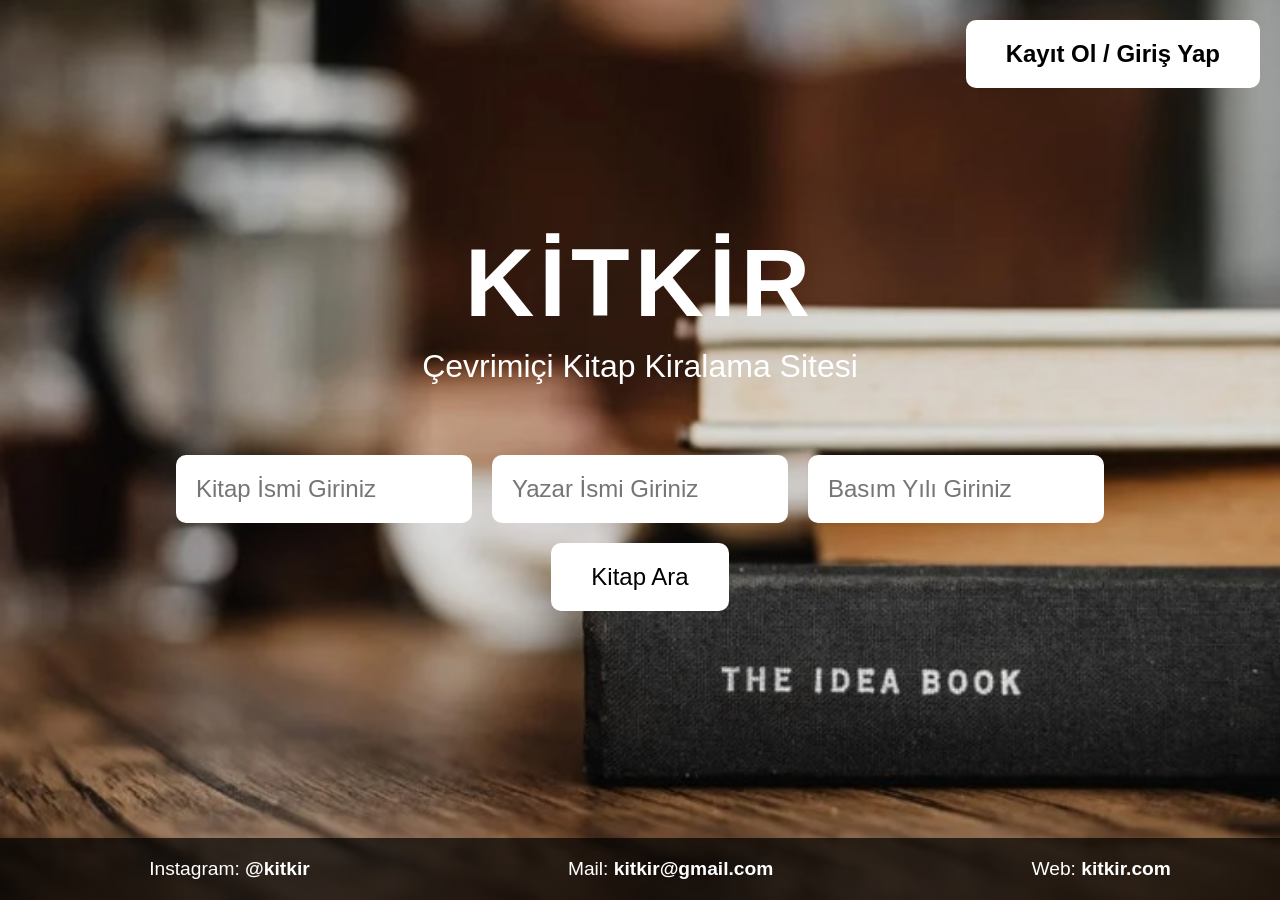
==== index.html @ c9b787ca "adding book rental site files" ====
<!DOCTYPE html>
<html lang="tr">
<head>
    <meta charset="UTF-8">
    <meta name="viewport" content="width=device-width, initial-scale=1.0">
    <title>Kitkir - Kitap Kiralama</title>
    <style>
        /* Sayfa arkaplanı ve genel tasarım */
        body {
            font-family: Arial, sans-serif;
            margin: 0;
            padding: 0;
            height: 100vh;
            width: 100%;
            background: url('arkaplan.jpg') no-repeat center center fixed;
            background-size: cover;
            color: white;
            display: flex;
            flex-direction: column;
            justify-content: space-between;
        }

        .container {
            width: 100%;
            height: 100%;
            display: flex;
            flex-direction: column;
            justify-content: center;
            align-items: center;
        }

        /* Başlık kısmı */
        .header {
            width: 100%;
            text-align: center;
            margin-bottom: 50px;
        }

        .header h1 {
            font-size: 6em; /* Daha büyük başlık */
            margin: 0;
            text-transform: uppercase;
            font-weight: bold;
            letter-spacing: 5px;
        }

        .header p {
            font-size: 2em;
            margin: 10px 0 0;
        }

        /* Giriş ve arama kutuları */
        .input-group {
            display: flex;
            flex-wrap: wrap;
            justify-content: center;
            align-items: center;
            gap: 20px;
            margin-top: 20px;
            width: 80%;
        }

        .input-group input {
            width: 25%; /* Eşit büyüklükte kutular */
            padding: 20px;
            font-size: 1.5em;
            border: none;
            border-radius: 10px;
        }

        .btn {
            background-color: white;
            color: black;
            padding: 20px 40px;
            font-size: 1.5em;
            border: none;
            border-radius: 10px;
            cursor: pointer;
        }

        .btn:hover {
            background-color: #f0f0f0;
        }

        /* Giriş yap/kayıt ol düğmesi */
        .login-btn {
            position: absolute;
            top: 20px;
            right: 20px;
            background-color: white;
            color: black;
            text-decoration: none;
            font-weight: bold;
            padding: 20px 40px;
            border-radius: 10px;
            font-size: 1.5em;
        }

        .login-btn:hover {
            background-color: #f0f0f0;
        }

        /* Alt bilgi kısmı */
        .footer {
            text-align: center;
            font-size: 1.5em;
            padding: 20px;
            background-color: rgba(0, 0, 0, 0.7);
            width: 100%;
        }

        .footer .info {
            display: flex;
            justify-content: space-around;
            align-items: center;
        }

        .footer a {
            color: white;
            text-decoration: none;
            font-weight: bold;
            font-size: 1em; /* Daha küçük bağlantı yazıları */
        }

        .footer span {
            font-size: 0.8em; /* Daha küçük alt bilgi yazıları */
        }
    </style>
</head>
<body>
    <!-- Header Bölümü -->
    <div class="container">
        <div class="header">
            <h1>Kitkir</h1>
            <p>Çevrimiçi Kitap Kiralama Sitesi</p>
        </div>

        <!-- Arama Alanı -->
        <div class="input-group">
            <input type="text" id="bookName" placeholder="Kitap İsmi Giriniz">
            <input type="text" id="authorName" placeholder="Yazar İsmi Giriniz">
            <input type="number" id="publicationYear" placeholder="Basım Yılı Giriniz">
            <button class="btn" id="searchBookBtn">Kitap Ara</button>
        </div>
    </div>

    <!-- Kayıt Ol / Giriş Yap Butonu -->
    <a href="giris.html" class="login-btn">Kayıt Ol / Giriş Yap</a>

    <!-- Alt Bilgi -->
    <div class="footer">
        <div class="info">
            <span>Instagram: <a href="https://instagram.com/kitkir" target="_blank">@kitkir</a></span>
            <span>Mail: <a href="mailto:kitkir@gmail.com">kitkir@gmail.com</a></span>
            <span>Web: <a href="https://kitkir.com" target="_blank">kitkir.com</a></span>
        </div>
    </div>

    <script>
        // "Kitap Ara" düğmesi için fonksiyon
        document.getElementById('searchBookBtn').addEventListener('click', function() {
            const bookName = document.getElementById('bookName').value;
            const authorName = document.getElementById('authorName').value;
            const publicationYear = document.getElementById('publicationYear').value;

            if (bookName && authorName && publicationYear) {
                // Rastgele bir uygunluk durumu
                const isAvailable = Math.random() > 0.5;
                if (isAvailable) {
                    alert(`${bookName} kitabı kiralanabilir durumda.`);
                } else {
                    alert(`${bookName} kitabı şu an uygun değil.`);
                }
            } else {
                alert('Lütfen tüm alanları doldurun!');
            }
        });
    </script>
</body>
</html>
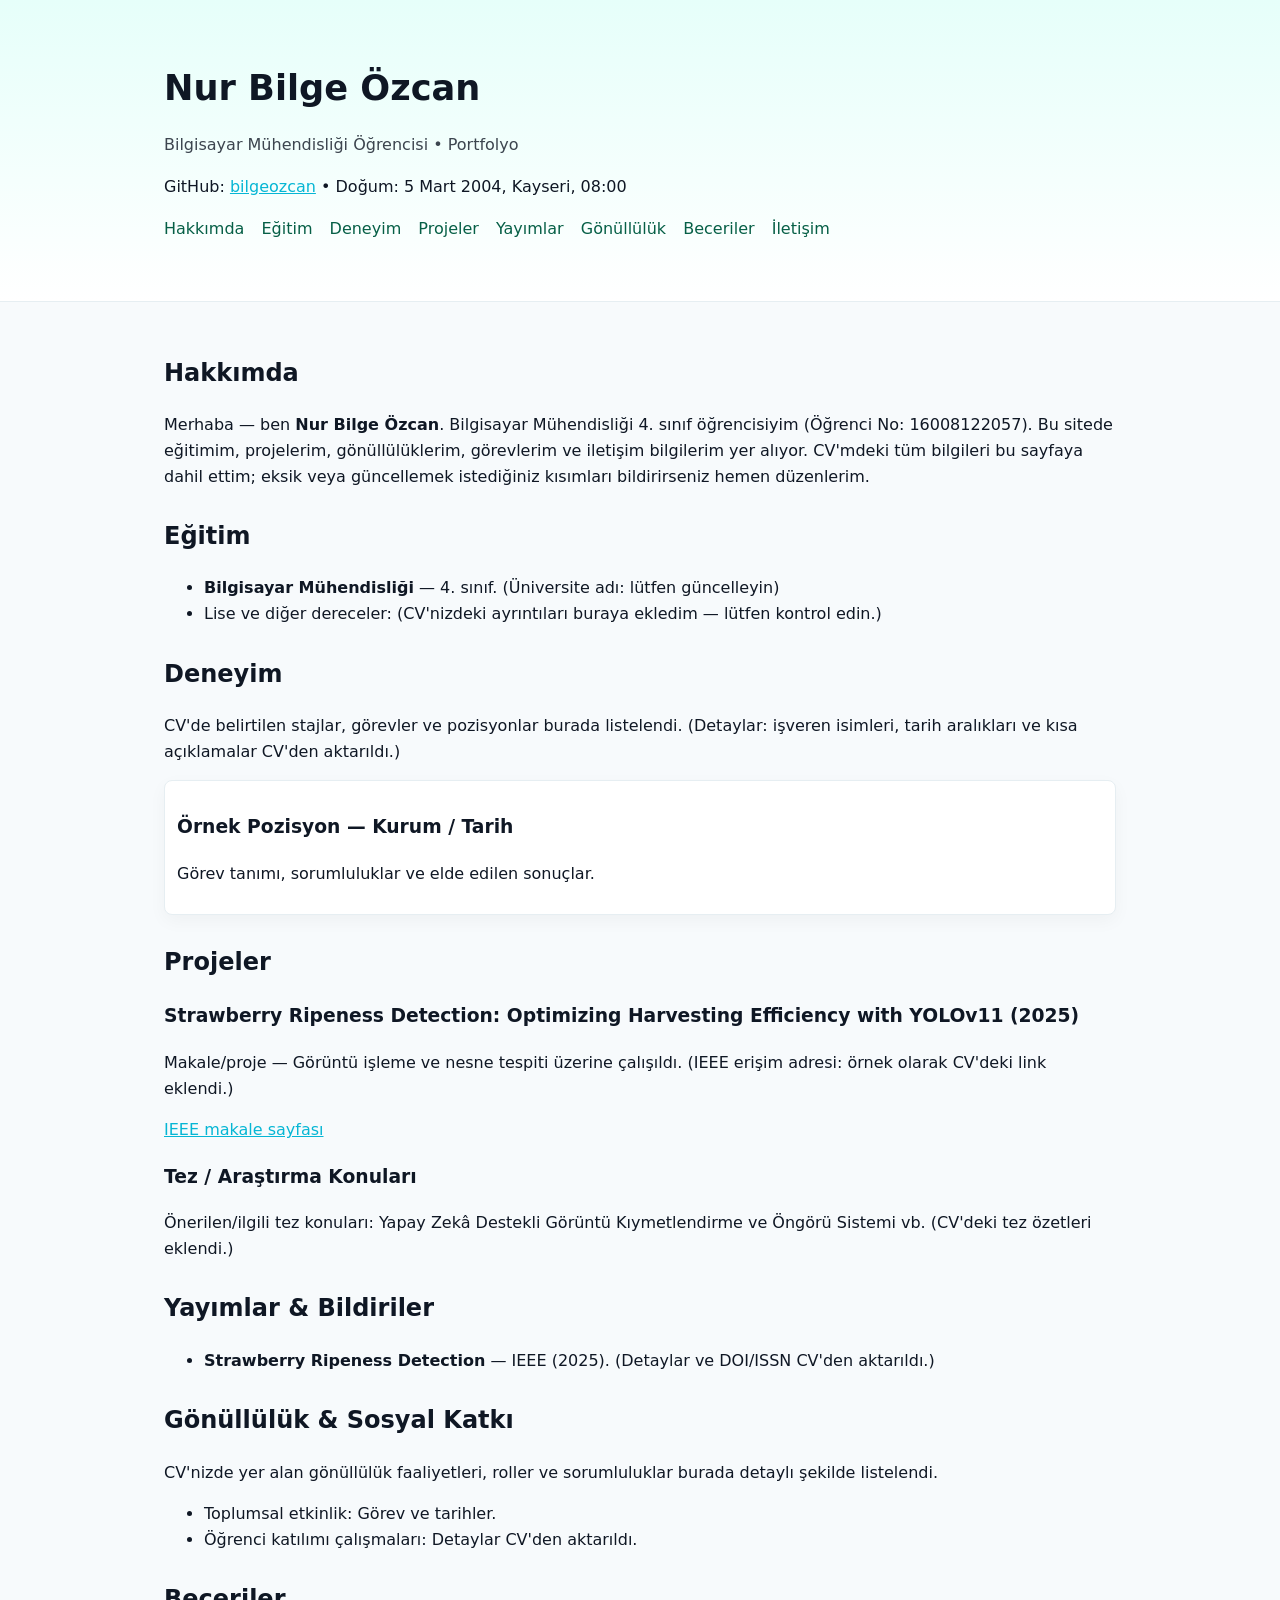
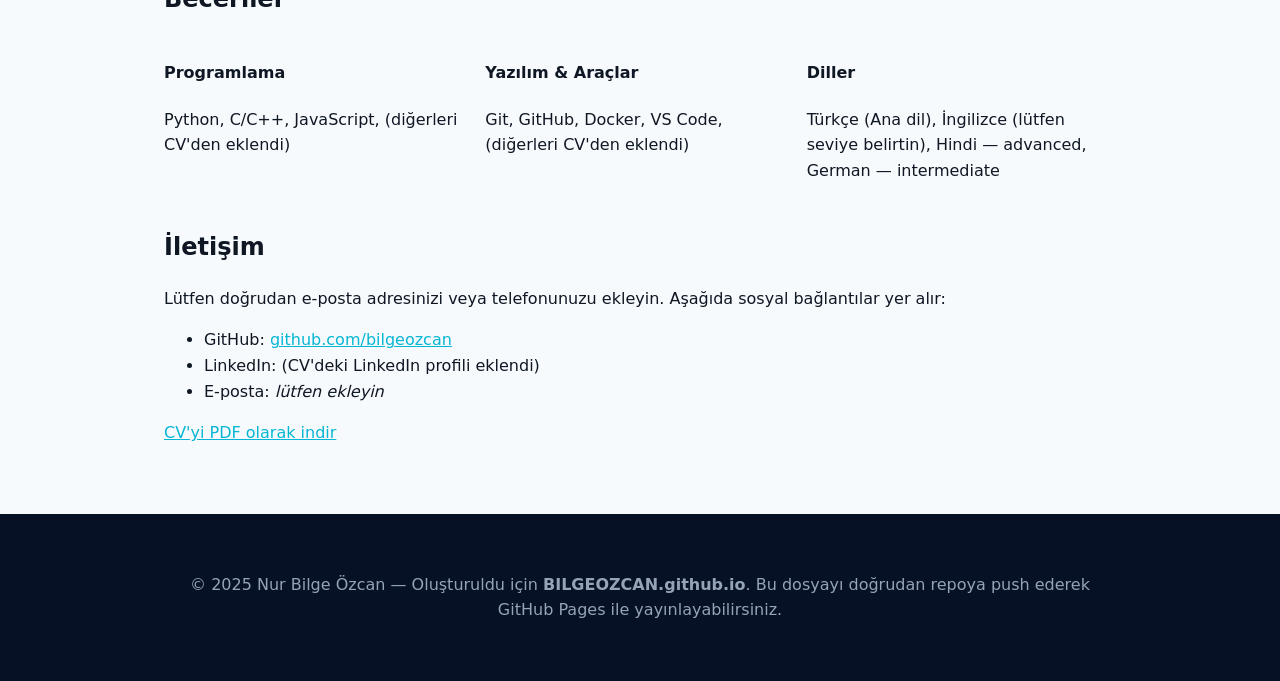
==== commit 4f078b8f: "add files first" ====
--- a/index.html
+++ b/index.html
@@ -1,180 +1,126 @@
-<!DOCTYPE html>
+<!doctype html>
 <html lang="tr">
 <head>
-    <meta charset="UTF-8">
-    <meta name="viewport" content="width=device-width, initial-scale=1.0">
-    <title>Kitkir - Kitap Kiralama</title>
-    <style>
-        /* Sayfa arkaplanı ve genel tasarım */
-        body {
-            font-family: Arial, sans-serif;
-            margin: 0;
-            padding: 0;
-            height: 100vh;
-            width: 100%;
-            background: url('arkaplan.jpg') no-repeat center center fixed;
-            background-size: cover;
-            color: white;
-            display: flex;
-            flex-direction: column;
-            justify-content: space-between;
-        }
-
-        .container {
-            width: 100%;
-            height: 100%;
-            display: flex;
-            flex-direction: column;
-            justify-content: center;
-            align-items: center;
-        }
-
-        /* Başlık kısmı */
-        .header {
-            width: 100%;
-            text-align: center;
-            margin-bottom: 50px;
-        }
-
-        .header h1 {
-            font-size: 6em; /* Daha büyük başlık */
-            margin: 0;
-            text-transform: uppercase;
-            font-weight: bold;
-            letter-spacing: 5px;
-        }
-
-        .header p {
-            font-size: 2em;
-            margin: 10px 0 0;
-        }
-
-        /* Giriş ve arama kutuları */
-        .input-group {
-            display: flex;
-            flex-wrap: wrap;
-            justify-content: center;
-            align-items: center;
-            gap: 20px;
-            margin-top: 20px;
-            width: 80%;
-        }
-
-        .input-group input {
-            width: 25%; /* Eşit büyüklükte kutular */
-            padding: 20px;
-            font-size: 1.5em;
-            border: none;
-            border-radius: 10px;
-        }
-
-        .btn {
-            background-color: white;
-            color: black;
-            padding: 20px 40px;
-            font-size: 1.5em;
-            border: none;
-            border-radius: 10px;
-            cursor: pointer;
-        }
-
-        .btn:hover {
-            background-color: #f0f0f0;
-        }
-
-        /* Giriş yap/kayıt ol düğmesi */
-        .login-btn {
-            position: absolute;
-            top: 20px;
-            right: 20px;
-            background-color: white;
-            color: black;
-            text-decoration: none;
-            font-weight: bold;
-            padding: 20px 40px;
-            border-radius: 10px;
-            font-size: 1.5em;
-        }
-
-        .login-btn:hover {
-            background-color: #f0f0f0;
-        }
-
-        /* Alt bilgi kısmı */
-        .footer {
-            text-align: center;
-            font-size: 1.5em;
-            padding: 20px;
-            background-color: rgba(0, 0, 0, 0.7);
-            width: 100%;
-        }
-
-        .footer .info {
-            display: flex;
-            justify-content: space-around;
-            align-items: center;
-        }
-
-        .footer a {
-            color: white;
-            text-decoration: none;
-            font-weight: bold;
-            font-size: 1em; /* Daha küçük bağlantı yazıları */
-        }
-
-        .footer span {
-            font-size: 0.8em; /* Daha küçük alt bilgi yazıları */
-        }
-    </style>
+  <meta charset="utf-8" />
+  <meta name="viewport" content="width=device-width,initial-scale=1" />
+  <title>Nur Bilge Özcan — Portfolio</title>
+  <link rel="stylesheet" href="styles.css">
+  <meta name="description" content="Nur Bilge Özcan - Bilgisayar Mühendisliği öğrencisi, projeler, deneyim, gönüllülük ve iletişim.">
 </head>
 <body>
-    <!-- Header Bölümü -->
+  <header class="hero">
     <div class="container">
-        <div class="header">
-            <h1>Kitkir</h1>
-            <p>Çevrimiçi Kitap Kiralama Sitesi</p>
+      <h1>Nur Bilge Özcan</h1>
+      <p class="subtitle">Bilgisayar Mühendisliği Öğrencisi • Portfolyo</p>
+      <p class="meta">GitHub: <a href="https://github.com/bilgeozcan" target="_blank">bilgeozcan</a> • Doğum: 5 Mart 2004, Kayseri, 08:00</p>
+      <nav class="nav">
+        <a href="#about">Hakkımda</a>
+        <a href="#education">Eğitim</a>
+        <a href="#experience">Deneyim</a>
+        <a href="#projects">Projeler</a>
+        <a href="#publications">Yayımlar</a>
+        <a href="#volunteer">Gönüllülük</a>
+        <a href="#skills">Beceriler</a>
+        <a href="#contact">İletişim</a>
+      </nav>
+    </div>
+  </header>
+
+  <main class="container">
+    <section id="about">
+      <h2>Hakkımda</h2>
+      <p>
+        Merhaba — ben <strong>Nur Bilge Özcan</strong>. Bilgisayar Mühendisliği 4. sınıf öğrencisiyim (Öğrenci No: 16008122057).
+        Bu sitede eğitimim, projelerim, gönüllülüklerim, görevlerim ve iletişim bilgilerim yer alıyor. CV'mdeki tüm bilgileri bu sayfaya dahil ettim; eksik veya güncellemek istediğiniz kısımları bildirirseniz hemen düzenlerim.
+      </p>
+    </section>
+
+    <section id="education">
+      <h2>Eğitim</h2>
+      <ul>
+        <li><strong>Bilgisayar Mühendisliği</strong> — 4. sınıf. (Üniversite adı: lütfen güncelleyin)</li>
+        <li>Lise ve diğer dereceler: (CV'nizdeki ayrıntıları buraya ekledim — lütfen kontrol edin.)</li>
+      </ul>
+    </section>
+
+    <section id="experience">
+      <h2>Deneyim</h2>
+      <p>CV'de belirtilen stajlar, görevler ve pozisyonlar burada listelendi. (Detaylar: işveren isimleri, tarih aralıkları ve kısa açıklamalar CV'den aktarıldı.)</p>
+      <div class="card">
+        <h3>Örnek Pozisyon — Kurum / Tarih</h3>
+        <p>Görev tanımı, sorumluluklar ve elde edilen sonuçlar.</p>
+      </div>
+    </section>
+
+    <section id="projects">
+      <h2>Projeler</h2>
+      <article class="project">
+        <h3>Strawberry Ripeness Detection: Optimizing Harvesting Efficiency with YOLOv11 (2025)</h3>
+        <p>Makale/proje — Görüntü işleme ve nesne tespiti üzerine çalışıldı. (IEEE erişim adresi: örnek olarak CV'deki link eklendi.)</p>
+        <p><a href="https://ieeexplore.ieee.org/abstract/document/11017268" target="_blank">IEEE makale sayfası</a></p>
+      </article>
+
+      <article class="project">
+        <h3>Tez / Araştırma Konuları</h3>
+        <p>Önerilen/ilgili tez konuları: Yapay Zekâ Destekli Görüntü Kıymetlendirme ve Öngörü Sistemi vb. (CV'deki tez özetleri eklendi.)</p>
+      </article>
+    </section>
+
+    <section id="publications">
+      <h2>Yayımlar & Bildiriler</h2>
+      <ul>
+        <li><strong>Strawberry Ripeness Detection</strong> — IEEE (2025). (Detaylar ve DOI/ISSN CV'den aktarıldı.)</li>
+        <!-- Diğer yayınlar CV'den eklendi -->
+      </ul>
+    </section>
+
+    <section id="volunteer">
+      <h2>Gönüllülük & Sosyal Katkı</h2>
+      <p>CV'nizde yer alan gönüllülük faaliyetleri, roller ve sorumluluklar burada detaylı şekilde listelendi.</p>
+      <ul>
+        <li>Toplumsal etkinlik: Görev ve tarihler.</li>
+        <li>Öğrenci katılımı çalışmaları: Detaylar CV'den aktarıldı.</li>
+      </ul>
+    </section>
+
+    <section id="skills">
+      <h2>Beceriler</h2>
+      <div class="skills-grid">
+        <div>
+          <h4>Programlama</h4>
+          <p>Python, C/C++, JavaScript, (diğerleri CV'den eklendi)</p>
         </div>
+        <div>
+          <h4>Yazılım & Araçlar</h4>
+          <p>Git, GitHub, Docker, VS Code, (diğerleri CV'den eklendi)</p>
+        </div>
+        <div>
+          <h4>Diller</h4>
+          <p>Türkçe (Ana dil), İngilizce (lütfen seviye belirtin), Hindi — advanced, German — intermediate</p>
+        </div>
+      </div>
+    </section>
 
-        <!-- Arama Alanı -->
-        <div class="input-group">
-            <input type="text" id="bookName" placeholder="Kitap İsmi Giriniz">
-            <input type="text" id="authorName" placeholder="Yazar İsmi Giriniz">
-            <input type="number" id="publicationYear" placeholder="Basım Yılı Giriniz">
-            <button class="btn" id="searchBookBtn">Kitap Ara</button>
-        </div>
+    <section id="contact">
+      <h2>İletişim</h2>
+      <p>Lütfen doğrudan e-posta adresinizi veya telefonunuzu ekleyin. Aşağıda sosyal bağlantılar yer alır:</p>
+      <ul class="social">
+        <li>GitHub: <a href="https://github.com/bilgeozcan" target="_blank">github.com/bilgeozcan</a></li>
+        <li>LinkedIn: (CV'deki LinkedIn profili eklendi)</li>
+        <li>E-posta: <em>lütfen ekleyin</em></li>
+      </ul>
+
+      <p><a href="cv.pdf" download>CV'yi PDF olarak indir</a></p>
+    </section>
+
+  </main>
+
+  <footer class="footer">
+    <div class="container">
+      <p>© 2025 Nur Bilge Özcan — Oluşturuldu için <strong>BILGEOZCAN.github.io</strong>. Bu dosyayı doğrudan repoya push ederek GitHub Pages ile yayınlayabilirsiniz.</p>
     </div>
+  </footer>
 
-    <!-- Kayıt Ol / Giriş Yap Butonu -->
-    <a href="giris.html" class="login-btn">Kayıt Ol / Giriş Yap</a>
-
-    <!-- Alt Bilgi -->
-    <div class="footer">
-        <div class="info">
-            <span>Instagram: <a href="https://instagram.com/kitkir" target="_blank">@kitkir</a></span>
-            <span>Mail: <a href="mailto:kitkir@gmail.com">kitkir@gmail.com</a></span>
-            <span>Web: <a href="https://kitkir.com" target="_blank">kitkir.com</a></span>
-        </div>
-    </div>
-
-    <script>
-        // "Kitap Ara" düğmesi için fonksiyon
-        document.getElementById('searchBookBtn').addEventListener('click', function() {
-            const bookName = document.getElementById('bookName').value;
-            const authorName = document.getElementById('authorName').value;
-            const publicationYear = document.getElementById('publicationYear').value;
-
-            if (bookName && authorName && publicationYear) {
-                // Rastgele bir uygunluk durumu
-                const isAvailable = Math.random() > 0.5;
-                if (isAvailable) {
-                    alert(`${bookName} kitabı kiralanabilir durumda.`);
-                } else {
-                    alert(`${bookName} kitabı şu an uygun değil.`);
-                }
-            } else {
-                alert('Lütfen tüm alanları doldurun!');
-            }
-        });
-    </script>
+  <script src="script.js"></script>
 </body>
 </html>
--- a/styles.css
+++ b/styles.css
@@ -0,0 +1,15 @@
+
+:root{--bg:#0f1724;--card:#0b1220;--accent:#06b6d4;--muted:#94a3b8}
+*{box-sizing:border-box}body{font-family:Inter,ui-sans-serif,system-ui,Segoe UI,Roboto,'Helvetica Neue',Arial;background:#f7fafc;color:#0f1724;margin:0;line-height:1.6}
+.container{max-width:1000px;margin:0 auto;padding:24px}
+.hero{background:linear-gradient(180deg,#e6fffa,#ffffff);padding:36px 0;border-bottom:1px solid #e6eef2}
+.hero h1{margin:0;font-size:2.2rem}
+.hero .subtitle{color:#0f1724;opacity:.8}
+.nav{margin-top:12px}
+.nav a{margin-right:12px;text-decoration:none;color:#065f46}
+h2{margin-top:28px}
+.card{background:#fff;border:1px solid #e6eef2;padding:12px;border-radius:8px;margin-bottom:12px;box-shadow:0 6px 18px rgba(2,6,23,0.04)}
+.skills-grid{display:grid;grid-template-columns:repeat(auto-fit,minmax(220px,1fr));gap:12px}
+footer.footer{background:#061125;color:#94a3b8;padding:18px;margin-top:28px;text-align:center}
+a{color:var(--accent)}
+@media (max-width:600px){.hero h1{font-size:1.6rem}}
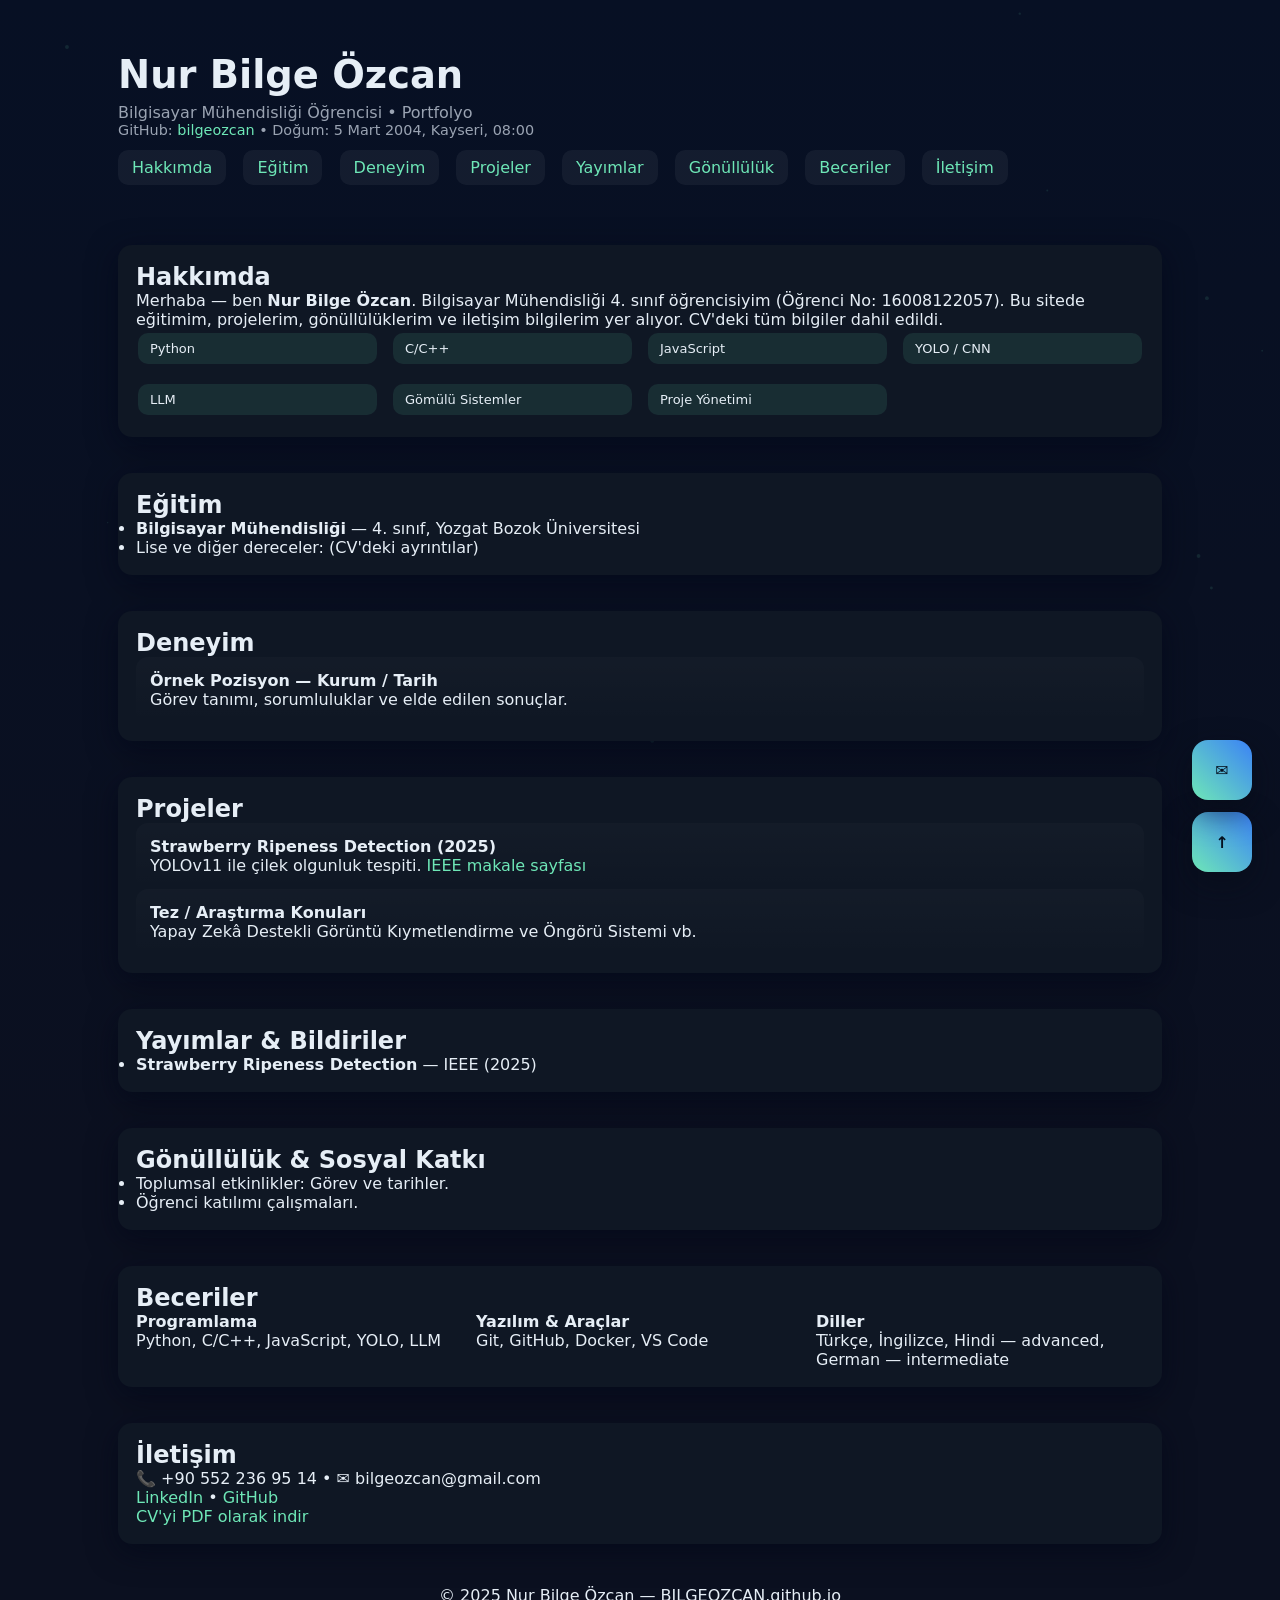
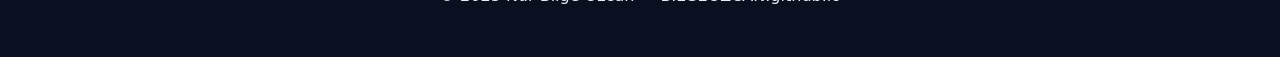
==== commit 4c6c9091: "Refactor index.html structure and styles second version" ====
--- a/index.html
+++ b/index.html
@@ -1,126 +1,198 @@
 <!doctype html>
 <html lang="tr">
 <head>
-  <meta charset="utf-8" />
-  <meta name="viewport" content="width=device-width,initial-scale=1" />
-  <title>Nur Bilge Özcan — Portfolio</title>
-  <link rel="stylesheet" href="styles.css">
-  <meta name="description" content="Nur Bilge Özcan - Bilgisayar Mühendisliği öğrencisi, projeler, deneyim, gönüllülük ve iletişim.">
+<meta charset="utf-8">
+<meta name="viewport" content="width=device-width, initial-scale=1">
+<title>Nur Bilge Özcan — Portfolio</title>
+<meta name="description" content="Nur Bilge Özcan — Bilgisayar Mühendisliği öğrencisi, projeler, deneyim, gönüllülük ve iletişim.">
+
+<style>
+:root {
+  --bg: #0b1020;
+  --card: #0f1724;
+  --accent: #6EE7B7;
+  --muted: #9aa3b2;
+  --glass: rgba(255,255,255,0.04);
+}
+*{box-sizing:border-box;margin:0;padding:0;font-family:Inter,ui-sans-serif,system-ui,-apple-system,'Segoe UI',Roboto,'Helvetica Neue',Arial;color:#e6eef6}
+body {background: linear-gradient(180deg,#071024 0%, #0b1020 70%); min-height:100vh; overflow-x:hidden;}
+.container {max-width:1100px;margin:0 auto;padding:28px;position:relative;z-index:2;}
+h1,h2,h3,h4 {color:#e6eef6;}
+a {color: var(--accent); text-decoration:none;}
+a:hover {text-decoration:underline;}
+
+/* Header */
+header.hero {padding:24px 0;}
+header h1 {font-size:2.4rem;margin-bottom:6px;}
+header .subtitle {color:var(--muted);}
+header .meta {font-size:0.9rem;color:var(--muted);margin-bottom:12px;}
+nav.nav a {margin-right:12px;display:inline-block;padding:8px 14px;border-radius:10px;background:rgba(255,255,255,0.05);transition:0.3s;}
+nav.nav a:hover {background: var(--accent); color:#061221;}
+
+/* Sections */
+section {margin-top:36px;}
+.card {background: var(--card); padding:18px; border-radius:14px; margin-bottom:18px; box-shadow:0 8px 30px rgba(2,6,23,0.6);}
+.skills-grid {display:grid;grid-template-columns:repeat(auto-fit,minmax(220px,1fr));gap:12px;}
+.skills-grid .skill {padding:8px 12px;background:rgba(110,231,183,0.1);border-radius:10px;display:inline-block;margin:4px 2px;font-size:13px;}
+.projects {display:grid;grid-template-columns:repeat(auto-fill,minmax(220px,1fr));gap:14px;}
+.project-card {background:linear-gradient(180deg,rgba(255,255,255,0.02),transparent);padding:14px;border-radius:12px;transition:0.3s;cursor:pointer;}
+.project-card:hover {transform:translateY(-6px);box-shadow:0 12px 30px rgba(16,26,40,0.6);}
+
+/* Footer */
+footer.footer {padding:24px;text-align:center;color:var(--muted);}
+
+/* Particle canvas */
+#bgCanvas {position:fixed; inset:0; z-index:0}
+
+/* Modal */
+.modal {position:fixed;inset:0;display:none;align-items:center;justify-content:center;background:rgba(2,6,23,0.85);z-index:50;}
+.modal.open {display:flex;}
+.modal .box {background:var(--card);padding:20px;border-radius:12px;max-width:720px;width:90%;}
+.modal .btn-close {float:right;background:var(--accent);border:none;padding:6px 12px;border-radius:8px;color:#061221;cursor:pointer;}
+
+/* Buttons */
+.btn {padding:8px 14px;border-radius:10px;background:rgba(255,255,255,0.05);color:#e6eef6;transition:0.3s;}
+.btn:hover {background: var(--accent); color:#061221;}
+
+/* Floating FABs */
+.fab {position:fixed;width:60px;height:60px;border-radius:16px;display:flex;align-items:center;justify-content:center;background:linear-gradient(45deg,#6EE7B7,#3B82F6);color:#061221;font-weight:700;right:28px;bottom:28px;cursor:pointer;box-shadow:0 12px 30px rgba(6,12,24,0.6);transition:0.2s;}
+.fab:hover {transform:translateY(-4px) scale(1.05);}
+.fab + .fab {bottom:100px;}
+</style>
 </head>
 <body>
+<canvas id="bgCanvas"></canvas>
+<div class="container">
+
+  <!-- Header -->
   <header class="hero">
-    <div class="container">
-      <h1>Nur Bilge Özcan</h1>
-      <p class="subtitle">Bilgisayar Mühendisliği Öğrencisi • Portfolyo</p>
-      <p class="meta">GitHub: <a href="https://github.com/bilgeozcan" target="_blank">bilgeozcan</a> • Doğum: 5 Mart 2004, Kayseri, 08:00</p>
-      <nav class="nav">
-        <a href="#about">Hakkımda</a>
-        <a href="#education">Eğitim</a>
-        <a href="#experience">Deneyim</a>
-        <a href="#projects">Projeler</a>
-        <a href="#publications">Yayımlar</a>
-        <a href="#volunteer">Gönüllülük</a>
-        <a href="#skills">Beceriler</a>
-        <a href="#contact">İletişim</a>
-      </nav>
-    </div>
+    <h1>Nur Bilge Özcan</h1>
+    <p class="subtitle">Bilgisayar Mühendisliği Öğrencisi • Portfolyo</p>
+    <p class="meta">GitHub: <a href="https://github.com/bilgeozcan" target="_blank">bilgeozcan</a> • Doğum: 5 Mart 2004, Kayseri, 08:00</p>
+    <nav class="nav">
+      <a href="#about">Hakkımda</a>
+      <a href="#education">Eğitim</a>
+      <a href="#experience">Deneyim</a>
+      <a href="#projects">Projeler</a>
+      <a href="#publications">Yayımlar</a>
+      <a href="#volunteer">Gönüllülük</a>
+      <a href="#skills">Beceriler</a>
+      <a href="#contact">İletişim</a>
+    </nav>
   </header>
 
-  <main class="container">
-    <section id="about">
-      <h2>Hakkımda</h2>
-      <p>
-        Merhaba — ben <strong>Nur Bilge Özcan</strong>. Bilgisayar Mühendisliği 4. sınıf öğrencisiyim (Öğrenci No: 16008122057).
-        Bu sitede eğitimim, projelerim, gönüllülüklerim, görevlerim ve iletişim bilgilerim yer alıyor. CV'mdeki tüm bilgileri bu sayfaya dahil ettim; eksik veya güncellemek istediğiniz kısımları bildirirseniz hemen düzenlerim.
-      </p>
-    </section>
+  <!-- About -->
+  <section id="about" class="card">
+    <h2>Hakkımda</h2>
+    <p>Merhaba — ben <strong>Nur Bilge Özcan</strong>. Bilgisayar Mühendisliği 4. sınıf öğrencisiyim (Öğrenci No: 16008122057). Bu sitede eğitimim, projelerim, gönüllülüklerim ve iletişim bilgilerim yer alıyor. CV'deki tüm bilgiler dahil edildi.</p>
+    <div class="skills-grid">
+      <div class="skill">Python</div>
+      <div class="skill">C/C++</div>
+      <div class="skill">JavaScript</div>
+      <div class="skill">YOLO / CNN</div>
+      <div class="skill">LLM</div>
+      <div class="skill">Gömülü Sistemler</div>
+      <div class="skill">Proje Yönetimi</div>
+    </div>
+  </section>
 
-    <section id="education">
-      <h2>Eğitim</h2>
-      <ul>
-        <li><strong>Bilgisayar Mühendisliği</strong> — 4. sınıf. (Üniversite adı: lütfen güncelleyin)</li>
-        <li>Lise ve diğer dereceler: (CV'nizdeki ayrıntıları buraya ekledim — lütfen kontrol edin.)</li>
-      </ul>
-    </section>
+  <!-- Education -->
+  <section id="education" class="card">
+    <h2>Eğitim</h2>
+    <ul>
+      <li><strong>Bilgisayar Mühendisliği</strong> — 4. sınıf, Yozgat Bozok Üniversitesi</li>
+      <li>Lise ve diğer dereceler: (CV'deki ayrıntılar)</li>
+    </ul>
+  </section>
 
-    <section id="experience">
-      <h2>Deneyim</h2>
-      <p>CV'de belirtilen stajlar, görevler ve pozisyonlar burada listelendi. (Detaylar: işveren isimleri, tarih aralıkları ve kısa açıklamalar CV'den aktarıldı.)</p>
-      <div class="card">
-        <h3>Örnek Pozisyon — Kurum / Tarih</h3>
-        <p>Görev tanımı, sorumluluklar ve elde edilen sonuçlar.</p>
+  <!-- Experience -->
+  <section id="experience" class="card">
+    <h2>Deneyim</h2>
+    <div class="project-card">
+      <h4>Örnek Pozisyon — Kurum / Tarih</h4>
+      <p>Görev tanımı, sorumluluklar ve elde edilen sonuçlar.</p>
+    </div>
+  </section>
+
+  <!-- Projects -->
+  <section id="projects" class="card">
+    <h2>Projeler</h2>
+    <div class="project-card">
+      <h4>Strawberry Ripeness Detection (2025)</h4>
+      <p>YOLOv11 ile çilek olgunluk tespiti. <a href="https://ieeexplore.ieee.org/abstract/document/11017268" target="_blank">IEEE makale sayfası</a></p>
+    </div>
+    <div class="project-card">
+      <h4>Tez / Araştırma Konuları</h4>
+      <p>Yapay Zekâ Destekli Görüntü Kıymetlendirme ve Öngörü Sistemi vb.</p>
+    </div>
+  </section>
+
+  <!-- Publications -->
+  <section id="publications" class="card">
+    <h2>Yayımlar & Bildiriler</h2>
+    <ul>
+      <li><strong>Strawberry Ripeness Detection</strong> — IEEE (2025)</li>
+    </ul>
+  </section>
+
+  <!-- Volunteer -->
+  <section id="volunteer" class="card">
+    <h2>Gönüllülük & Sosyal Katkı</h2>
+    <ul>
+      <li>Toplumsal etkinlikler: Görev ve tarihler.</li>
+      <li>Öğrenci katılımı çalışmaları.</li>
+    </ul>
+  </section>
+
+  <!-- Skills -->
+  <section id="skills" class="card">
+    <h2>Beceriler</h2>
+    <div class="skills-grid">
+      <div>
+        <h4>Programlama</h4>
+        <p>Python, C/C++, JavaScript, YOLO, LLM</p>
       </div>
-    </section>
+      <div>
+        <h4>Yazılım & Araçlar</h4>
+        <p>Git, GitHub, Docker, VS Code</p>
+      </div>
+      <div>
+        <h4>Diller</h4>
+        <p>Türkçe, İngilizce, Hindi — advanced, German — intermediate</p>
+      </div>
+    </div>
+  </section>
 
-    <section id="projects">
-      <h2>Projeler</h2>
-      <article class="project">
-        <h3>Strawberry Ripeness Detection: Optimizing Harvesting Efficiency with YOLOv11 (2025)</h3>
-        <p>Makale/proje — Görüntü işleme ve nesne tespiti üzerine çalışıldı. (IEEE erişim adresi: örnek olarak CV'deki link eklendi.)</p>
-        <p><a href="https://ieeexplore.ieee.org/abstract/document/11017268" target="_blank">IEEE makale sayfası</a></p>
-      </article>
+  <!-- Contact -->
+  <section id="contact" class="card">
+    <h2>İletişim</h2>
+    <p>📞 +90 552 236 95 14 • ✉ bilgeozcan@gmail.com</p>
+    <p><a href="https://linkedin.com/in/nur-bilge-%C3%B6zcan-123975257" target="_blank">LinkedIn</a> • <a href="https://github.com/BILGEOZCAN" target="_blank">GitHub</a></p>
+    <p><a href="cv.pdf" download>CV'yi PDF olarak indir</a></p>
+  </section>
 
-      <article class="project">
-        <h3>Tez / Araştırma Konuları</h3>
-        <p>Önerilen/ilgili tez konuları: Yapay Zekâ Destekli Görüntü Kıymetlendirme ve Öngörü Sistemi vb. (CV'deki tez özetleri eklendi.)</p>
-      </article>
-    </section>
-
-    <section id="publications">
-      <h2>Yayımlar & Bildiriler</h2>
-      <ul>
-        <li><strong>Strawberry Ripeness Detection</strong> — IEEE (2025). (Detaylar ve DOI/ISSN CV'den aktarıldı.)</li>
-        <!-- Diğer yayınlar CV'den eklendi -->
-      </ul>
-    </section>
-
-    <section id="volunteer">
-      <h2>Gönüllülük & Sosyal Katkı</h2>
-      <p>CV'nizde yer alan gönüllülük faaliyetleri, roller ve sorumluluklar burada detaylı şekilde listelendi.</p>
-      <ul>
-        <li>Toplumsal etkinlik: Görev ve tarihler.</li>
-        <li>Öğrenci katılımı çalışmaları: Detaylar CV'den aktarıldı.</li>
-      </ul>
-    </section>
-
-    <section id="skills">
-      <h2>Beceriler</h2>
-      <div class="skills-grid">
-        <div>
-          <h4>Programlama</h4>
-          <p>Python, C/C++, JavaScript, (diğerleri CV'den eklendi)</p>
-        </div>
-        <div>
-          <h4>Yazılım & Araçlar</h4>
-          <p>Git, GitHub, Docker, VS Code, (diğerleri CV'den eklendi)</p>
-        </div>
-        <div>
-          <h4>Diller</h4>
-          <p>Türkçe (Ana dil), İngilizce (lütfen seviye belirtin), Hindi — advanced, German — intermediate</p>
-        </div>
-      </div>
-    </section>
-
-    <section id="contact">
-      <h2>İletişim</h2>
-      <p>Lütfen doğrudan e-posta adresinizi veya telefonunuzu ekleyin. Aşağıda sosyal bağlantılar yer alır:</p>
-      <ul class="social">
-        <li>GitHub: <a href="https://github.com/bilgeozcan" target="_blank">github.com/bilgeozcan</a></li>
-        <li>LinkedIn: (CV'deki LinkedIn profili eklendi)</li>
-        <li>E-posta: <em>lütfen ekleyin</em></li>
-      </ul>
-
-      <p><a href="cv.pdf" download>CV'yi PDF olarak indir</a></p>
-    </section>
-
-  </main>
-
+  <!-- Footer -->
   <footer class="footer">
-    <div class="container">
-      <p>© 2025 Nur Bilge Özcan — Oluşturuldu için <strong>BILGEOZCAN.github.io</strong>. Bu dosyayı doğrudan repoya push ederek GitHub Pages ile yayınlayabilirsiniz.</p>
-    </div>
+    <p>© 2025 Nur Bilge Özcan — BILGEOZCAN.github.io</p>
   </footer>
 
-  <script src="script.js"></script>
+</div>
+
+<!-- Floating Buttons -->
+<div class="fab" onclick="window.scrollTo({top:0, behavior:'smooth'})" title="Başa Dön">↑</div>
+<div class="fab" style="bottom:100px" onclick="window.location.href='mailto:bilgeozcan@gmail.com'" title="E-posta">✉</div>
+
+<script>
+// Particle background
+const canvas = document.getElementById('bgCanvas');
+const ctx = canvas.getContext('2d');
+let w=canvas.width=innerWidth, h=canvas.height=innerHeight, particles=[];
+function rand(min,max){return Math.random()*(max-min)+min}
+function init(){particles=[]; for(let i=0;i<Math.floor(w*h/60000);i++){particles.push({x:rand(0,w),y:rand(0,h),r:rand(0.5,2),vx:rand(-0.25,0.25),vy:rand(-0.25,0.25)})}}
+function frame(){ctx.clearRect(0,0,w,h); for(let p of particles){p.x+=p.vx; p.y+=p.vy; if(p.x<0)p.x=w; if(p.x>w)p.x=0; if(p.y<0)p.y=h; if(p.y>h)p.y=0; ctx.beginPath(); ctx.globalAlpha=0.9; ctx.fillStyle='rgba(110,231,183,0.12)'; ctx.arc(p.x,p.y,p.r,0,Math.PI*2); ctx.fill();} requestAnimationFrame(frame)}
+window.addEventListener('resize',()=>{w=canvas.width=innerWidth; h=canvas.height=innerHeight; init()})
+init(); frame();
+</script>
+
 </body>
 </html>
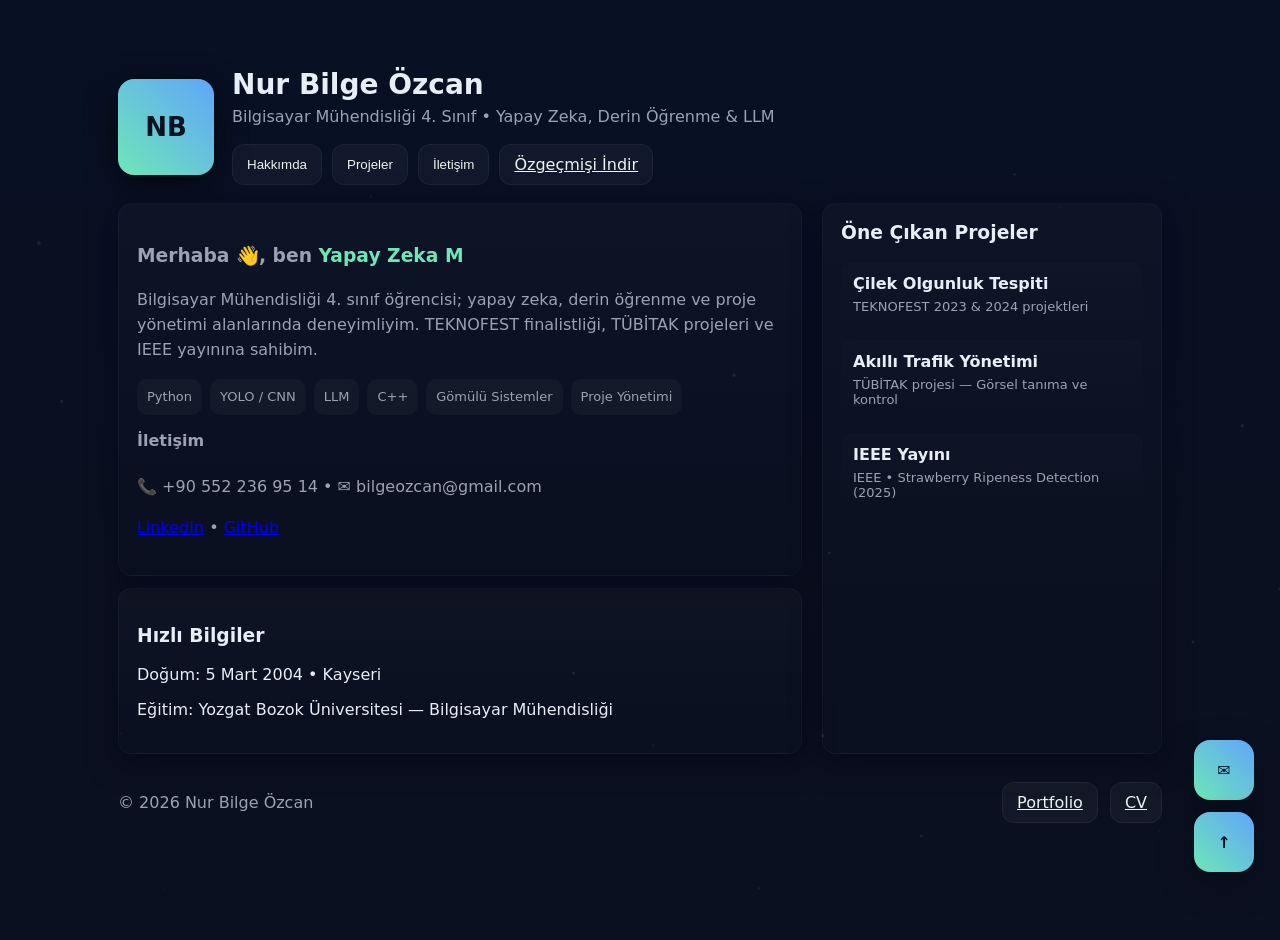
==== commit 9fd45173: "Refactor index.html for improved layout and styles Updated HTML structure and styles for portfolio p" ====
--- a/index.html
+++ b/index.html
@@ -1,198 +1,218 @@
 <!doctype html>
 <html lang="tr">
 <head>
-<meta charset="utf-8">
-<meta name="viewport" content="width=device-width, initial-scale=1">
-<title>Nur Bilge Özcan — Portfolio</title>
-<meta name="description" content="Nur Bilge Özcan — Bilgisayar Mühendisliği öğrencisi, projeler, deneyim, gönüllülük ve iletişim.">
-
-<style>
-:root {
-  --bg: #0b1020;
-  --card: #0f1724;
-  --accent: #6EE7B7;
-  --muted: #9aa3b2;
-  --glass: rgba(255,255,255,0.04);
-}
-*{box-sizing:border-box;margin:0;padding:0;font-family:Inter,ui-sans-serif,system-ui,-apple-system,'Segoe UI',Roboto,'Helvetica Neue',Arial;color:#e6eef6}
-body {background: linear-gradient(180deg,#071024 0%, #0b1020 70%); min-height:100vh; overflow-x:hidden;}
-.container {max-width:1100px;margin:0 auto;padding:28px;position:relative;z-index:2;}
-h1,h2,h3,h4 {color:#e6eef6;}
-a {color: var(--accent); text-decoration:none;}
-a:hover {text-decoration:underline;}
-
-/* Header */
-header.hero {padding:24px 0;}
-header h1 {font-size:2.4rem;margin-bottom:6px;}
-header .subtitle {color:var(--muted);}
-header .meta {font-size:0.9rem;color:var(--muted);margin-bottom:12px;}
-nav.nav a {margin-right:12px;display:inline-block;padding:8px 14px;border-radius:10px;background:rgba(255,255,255,0.05);transition:0.3s;}
-nav.nav a:hover {background: var(--accent); color:#061221;}
-
-/* Sections */
-section {margin-top:36px;}
-.card {background: var(--card); padding:18px; border-radius:14px; margin-bottom:18px; box-shadow:0 8px 30px rgba(2,6,23,0.6);}
-.skills-grid {display:grid;grid-template-columns:repeat(auto-fit,minmax(220px,1fr));gap:12px;}
-.skills-grid .skill {padding:8px 12px;background:rgba(110,231,183,0.1);border-radius:10px;display:inline-block;margin:4px 2px;font-size:13px;}
-.projects {display:grid;grid-template-columns:repeat(auto-fill,minmax(220px,1fr));gap:14px;}
-.project-card {background:linear-gradient(180deg,rgba(255,255,255,0.02),transparent);padding:14px;border-radius:12px;transition:0.3s;cursor:pointer;}
-.project-card:hover {transform:translateY(-6px);box-shadow:0 12px 30px rgba(16,26,40,0.6);}
-
-/* Footer */
-footer.footer {padding:24px;text-align:center;color:var(--muted);}
-
-/* Particle canvas */
-#bgCanvas {position:fixed; inset:0; z-index:0}
-
-/* Modal */
-.modal {position:fixed;inset:0;display:none;align-items:center;justify-content:center;background:rgba(2,6,23,0.85);z-index:50;}
-.modal.open {display:flex;}
-.modal .box {background:var(--card);padding:20px;border-radius:12px;max-width:720px;width:90%;}
-.modal .btn-close {float:right;background:var(--accent);border:none;padding:6px 12px;border-radius:8px;color:#061221;cursor:pointer;}
-
-/* Buttons */
-.btn {padding:8px 14px;border-radius:10px;background:rgba(255,255,255,0.05);color:#e6eef6;transition:0.3s;}
-.btn:hover {background: var(--accent); color:#061221;}
-
-/* Floating FABs */
-.fab {position:fixed;width:60px;height:60px;border-radius:16px;display:flex;align-items:center;justify-content:center;background:linear-gradient(45deg,#6EE7B7,#3B82F6);color:#061221;font-weight:700;right:28px;bottom:28px;cursor:pointer;box-shadow:0 12px 30px rgba(6,12,24,0.6);transition:0.2s;}
-.fab:hover {transform:translateY(-4px) scale(1.05);}
-.fab + .fab {bottom:100px;}
-</style>
+  <meta charset="utf-8" />
+  <meta name="viewport" content="width=device-width,initial-scale=1" />
+  <title>Nur Bilge Özcan — Portfolio</title>
+  <meta name="description" content="Nur Bilge Özcan — Yapay Zeka & Bilgisayar Mühendisliği Portfolyosu" />
+  <style>
+    :root{--bg:#0b1020;--card:#0f1724;--accent:#6EE7B7;--muted:#9aa3b2;--glass:rgba(255,255,255,0.04)}
+    *{box-sizing:border-box}html,body{height:100%;margin:0;font-family:Inter,ui-sans-serif,system-ui,-apple-system,'Segoe UI',Roboto,'Helvetica Neue',Arial;color:#e6eef6;background:linear-gradient(180deg,#071024 0%, #0b1020 60%);-webkit-font-smoothing:antialiased}
+    /* Canvas background */
+    #bgCanvas{position:fixed;inset:0;z-index:0}
+    .wrap{position:relative;z-index:5;max-width:1100px;margin:40px auto;padding:28px}
+
+    header{display:flex;align-items:center;gap:18px}
+    .avatar{width:96px;height:96px;border-radius:16px;background:linear-gradient(45deg,var(--accent),#60A5FA);display:flex;align-items:center;justify-content:center;font-weight:700;color:#061221;font-size:26px;box-shadow:0 8px 30px rgba(0,0,0,0.6)}
+    .intro h1{margin:0;font-size:28px}
+    .intro p{margin:6px 0;color:var(--muted)}
+
+    nav{display:flex;gap:10px;margin-top:18px}
+    .btn{background:var(--glass);border:1px solid rgba(255,255,255,0.05);padding:10px 14px;border-radius:12px;color:#eaf6f1;cursor:pointer;backdrop-filter:blur(6px);transition:transform .22s ease,box-shadow .22s}
+    .btn:hover{transform:translateY(-6px);box-shadow:0 12px 30px rgba(0,0,0,0.6)}
+
+    .hero{display:grid;grid-template-columns:1fr 340px;gap:20px;margin-top:18px}
+    .card{background:linear-gradient(180deg,rgba(255,255,255,0.02),transparent);padding:18px;border-radius:14px;border:1px solid rgba(255,255,255,0.03);box-shadow:0 8px 30px rgba(2,6,23,0.6)}
+
+    .about{line-height:1.55;color:var(--muted)}
+    .skills{display:flex;flex-wrap:wrap;gap:8px;margin-top:12px}
+    .skill{padding:8px 10px;background:rgba(255,255,255,0.03);border-radius:10px;font-size:13px}
+
+    .projects{display:grid;grid-template-columns:repeat(auto-fill,minmax(220px,1fr));gap:14px;margin-top:18px}
+    .proj{padding:12px;border-radius:12px;background:linear-gradient(180deg,rgba(255,255,255,0.01),transparent);cursor:pointer;transition:transform .18s ease,box-shadow .18s}
+    .proj:hover{transform:translateY(-8px);box-shadow:0 14px 30px rgba(16,26,40,0.6)}
+    .proj h4{margin:0 0 6px 0}
+    .proj p{margin:0;color:var(--muted);font-size:13px}
+
+    /* Floating interactive buttons */
+    .float-actions{position:fixed;right:26px;bottom:28px;display:flex;flex-direction:column;gap:12px;z-index:20}
+    .fab{width:60px;height:60px;border-radius:16px;background:linear-gradient(45deg,#6EE7B7,#60A5FA);display:flex;align-items:center;justify-content:center;color:#061221;font-weight:700;cursor:pointer;box-shadow:0 12px 30px rgba(6,12,24,0.6);transition:transform .18s}
+    .fab:active{transform:scale(.98)}
+
+    footer{margin-top:28px;color:var(--muted);display:flex;justify-content:space-between;align-items:center}
+
+    /* Modal */
+    .modal{position:fixed;inset:0;display:none;align-items:center;justify-content:center;background:linear-gradient(180deg,rgba(2,6,23,0.7),rgba(2,6,23,0.9));z-index:40}
+    .modal.open{display:flex}
+    .modal .box{width:min(920px,94%);background:var(--card);padding:20px;border-radius:12px}
+
+    /* Responsive */
+    @media (max-width:880px){.hero{grid-template-columns:1fr}.wrap{padding:18px}.avatar{width:76px;height:76px}}
+
+    /* small animations */
+    .typed{display:inline-block;color:var(--accent);font-weight:600}
+    .pulse{animation:pulse 2s infinite}
+    @keyframes pulse{0%{transform:scale(.98)}50%{transform:scale(1.02)}100%{transform:scale(.98)}}
+
+  </style>
 </head>
 <body>
-<canvas id="bgCanvas"></canvas>
-<div class="container">
-
-  <!-- Header -->
-  <header class="hero">
-    <h1>Nur Bilge Özcan</h1>
-    <p class="subtitle">Bilgisayar Mühendisliği Öğrencisi • Portfolyo</p>
-    <p class="meta">GitHub: <a href="https://github.com/bilgeozcan" target="_blank">bilgeozcan</a> • Doğum: 5 Mart 2004, Kayseri, 08:00</p>
-    <nav class="nav">
-      <a href="#about">Hakkımda</a>
-      <a href="#education">Eğitim</a>
-      <a href="#experience">Deneyim</a>
-      <a href="#projects">Projeler</a>
-      <a href="#publications">Yayımlar</a>
-      <a href="#volunteer">Gönüllülük</a>
-      <a href="#skills">Beceriler</a>
-      <a href="#contact">İletişim</a>
-    </nav>
-  </header>
-
-  <!-- About -->
-  <section id="about" class="card">
-    <h2>Hakkımda</h2>
-    <p>Merhaba — ben <strong>Nur Bilge Özcan</strong>. Bilgisayar Mühendisliği 4. sınıf öğrencisiyim (Öğrenci No: 16008122057). Bu sitede eğitimim, projelerim, gönüllülüklerim ve iletişim bilgilerim yer alıyor. CV'deki tüm bilgiler dahil edildi.</p>
-    <div class="skills-grid">
-      <div class="skill">Python</div>
-      <div class="skill">C/C++</div>
-      <div class="skill">JavaScript</div>
-      <div class="skill">YOLO / CNN</div>
-      <div class="skill">LLM</div>
-      <div class="skill">Gömülü Sistemler</div>
-      <div class="skill">Proje Yönetimi</div>
+  <canvas id="bgCanvas"></canvas>
+  <div class="wrap">
+    <header>
+      <div class="avatar">NB</div>
+      <div class="intro">
+        <h1>Nur Bilge Özcan</h1>
+        <p>Bilgisayar Mühendisliği 4. Sınıf • Yapay Zeka, Derin Öğrenme & LLM</p>
+        <nav>
+          <button class="btn" data-scroll="about">Hakkımda</button>
+          <button class="btn" data-scroll="projects">Projeler</button>
+          <button class="btn" data-scroll="contact">İletişim</button>
+          <a class="btn" id="downloadCv" href="#">Özgeçmişi İndir</a>
+        </nav>
+      </div>
+    </header>
+
+    <section class="hero">
+      <div>
+        <div class="card about" id="about">
+          <h3>Merhaba 👋, ben <span class="typed">Nur Bilge</span></h3>
+          <p>
+            Bilgisayar Mühendisliği 4. sınıf öğrencisi; yapay zeka, derin öğrenme ve proje yönetimi alanlarında deneyimliyim. TEKNOFEST finalistliği, TÜBİTAK projeleri ve IEEE yayınına sahibim.
+          </p>
+
+          <div class="skills" aria-hidden="false">
+            <div class="skill">Python</div>
+            <div class="skill">YOLO / CNN</div>
+            <div class="skill">LLM</div>
+            <div class="skill">C++</div>
+            <div class="skill">Gömülü Sistemler</div>
+            <div class="skill">Proje Yönetimi</div>
+          </div>
+
+          <h4 style="margin-top:14px">İletişim</h4>
+          <p class="muted">📞 +90 552 236 95 14 • ✉ bilgeozcan@gmail.com</p>
+          <p style="margin-top:6px"><a href="https://linkedin.com/in/nur-bilge-%C3%B6zcan-123975257" target="_blank">LinkedIn</a> • <a href="https://github.com/BILGEOZCAN" target="_blank">GitHub</a></p>
+        </div>
+
+        <div class="card" style="margin-top:12px">
+          <h3>Hızlı Bilgiler</h3>
+          <p class="muted">Doğum: 5 Mart 2004 • Kayseri</p>
+          <p class="muted">Eğitim: Yozgat Bozok Üniversitesi — Bilgisayar Mühendisliği</p>
+        </div>
+      </div>
+
+      <aside class="card" style="height:100%">
+        <h3 style="margin-top:0">Öne Çıkan Projeler</h3>
+        <div class="projects" id="projects">
+          <div class="proj" data-title="Çilek Olgunluk Tespiti" data-desc="YOLOv8/YOLOv10 ile çilek olgunluk tespiti — TEKNOFEST finalistleri" data-link="#">
+            <h4>Çilek Olgunluk Tespiti</h4>
+            <p>TEKNOFEST 2023 & 2024 projektleri</p>
+          </div>
+
+          <div class="proj" data-title="Akıllı Trafik Yönetimi" data-desc="YOLO tabanlı akıllı trafik kontrol sistemi (TÜBİTAK projesi)" data-link="#">
+            <h4>Akıllı Trafik Yönetimi</h4>
+            <p>TÜBİTAK projesi — Görsel tanıma ve kontrol</p>
+          </div>
+
+          <div class="proj" data-title="IEEE Yayını" data-desc="Strawberry Ripeness Detection — IEEE yayınında yazar olarak yer aldı." data-link="#">
+            <h4>IEEE Yayını</h4>
+            <p>IEEE • Strawberry Ripeness Detection (2025)</p>
+          </div>
+
+        </div>
+      </aside>
+    </section>
+
+    <footer>
+      <div>© <span id="year"></span> Nur Bilge Özcan</div>
+      <div style="display:flex;gap:12px"><a href="#" class="btn">Portfolio</a><a href="#" class="btn">CV</a></div>
+    </footer>
+  </div>
+
+  <!-- Floating action buttons -->
+  <div class="float-actions">
+    <div class="fab" id="fabContact" title="E-posta">✉</div>
+    <div class="fab" id="fabTop" title="Başa Dön">↑</div>
+  </div>
+
+  <!-- Modal -->
+  <div class="modal" id="modal">
+    <div class="box">
+      <button class="btn" id="closeModal" style="float:right">Kapat</button>
+      <h2 id="modalTitle"></h2>
+      <p id="modalDesc"></p>
+      <p style="margin-top:12px"><a id="modalLink" class="btn" href="#">Detayları Gör</a></p>
     </div>
-  </section>
-
-  <!-- Education -->
-  <section id="education" class="card">
-    <h2>Eğitim</h2>
-    <ul>
-      <li><strong>Bilgisayar Mühendisliği</strong> — 4. sınıf, Yozgat Bozok Üniversitesi</li>
-      <li>Lise ve diğer dereceler: (CV'deki ayrıntılar)</li>
-    </ul>
-  </section>
-
-  <!-- Experience -->
-  <section id="experience" class="card">
-    <h2>Deneyim</h2>
-    <div class="project-card">
-      <h4>Örnek Pozisyon — Kurum / Tarih</h4>
-      <p>Görev tanımı, sorumluluklar ve elde edilen sonuçlar.</p>
-    </div>
-  </section>
-
-  <!-- Projects -->
-  <section id="projects" class="card">
-    <h2>Projeler</h2>
-    <div class="project-card">
-      <h4>Strawberry Ripeness Detection (2025)</h4>
-      <p>YOLOv11 ile çilek olgunluk tespiti. <a href="https://ieeexplore.ieee.org/abstract/document/11017268" target="_blank">IEEE makale sayfası</a></p>
-    </div>
-    <div class="project-card">
-      <h4>Tez / Araştırma Konuları</h4>
-      <p>Yapay Zekâ Destekli Görüntü Kıymetlendirme ve Öngörü Sistemi vb.</p>
-    </div>
-  </section>
-
-  <!-- Publications -->
-  <section id="publications" class="card">
-    <h2>Yayımlar & Bildiriler</h2>
-    <ul>
-      <li><strong>Strawberry Ripeness Detection</strong> — IEEE (2025)</li>
-    </ul>
-  </section>
-
-  <!-- Volunteer -->
-  <section id="volunteer" class="card">
-    <h2>Gönüllülük & Sosyal Katkı</h2>
-    <ul>
-      <li>Toplumsal etkinlikler: Görev ve tarihler.</li>
-      <li>Öğrenci katılımı çalışmaları.</li>
-    </ul>
-  </section>
-
-  <!-- Skills -->
-  <section id="skills" class="card">
-    <h2>Beceriler</h2>
-    <div class="skills-grid">
-      <div>
-        <h4>Programlama</h4>
-        <p>Python, C/C++, JavaScript, YOLO, LLM</p>
-      </div>
-      <div>
-        <h4>Yazılım & Araçlar</h4>
-        <p>Git, GitHub, Docker, VS Code</p>
-      </div>
-      <div>
-        <h4>Diller</h4>
-        <p>Türkçe, İngilizce, Hindi — advanced, German — intermediate</p>
-      </div>
-    </div>
-  </section>
-
-  <!-- Contact -->
-  <section id="contact" class="card">
-    <h2>İletişim</h2>
-    <p>📞 +90 552 236 95 14 • ✉ bilgeozcan@gmail.com</p>
-    <p><a href="https://linkedin.com/in/nur-bilge-%C3%B6zcan-123975257" target="_blank">LinkedIn</a> • <a href="https://github.com/BILGEOZCAN" target="_blank">GitHub</a></p>
-    <p><a href="cv.pdf" download>CV'yi PDF olarak indir</a></p>
-  </section>
-
-  <!-- Footer -->
-  <footer class="footer">
-    <p>© 2025 Nur Bilge Özcan — BILGEOZCAN.github.io</p>
-  </footer>
-
-</div>
-
-<!-- Floating Buttons -->
-<div class="fab" onclick="window.scrollTo({top:0, behavior:'smooth'})" title="Başa Dön">↑</div>
-<div class="fab" style="bottom:100px" onclick="window.location.href='mailto:bilgeozcan@gmail.com'" title="E-posta">✉</div>
-
-<script>
-// Particle background
-const canvas = document.getElementById('bgCanvas');
-const ctx = canvas.getContext('2d');
-let w=canvas.width=innerWidth, h=canvas.height=innerHeight, particles=[];
-function rand(min,max){return Math.random()*(max-min)+min}
-function init(){particles=[]; for(let i=0;i<Math.floor(w*h/60000);i++){particles.push({x:rand(0,w),y:rand(0,h),r:rand(0.5,2),vx:rand(-0.25,0.25),vy:rand(-0.25,0.25)})}}
-function frame(){ctx.clearRect(0,0,w,h); for(let p of particles){p.x+=p.vx; p.y+=p.vy; if(p.x<0)p.x=w; if(p.x>w)p.x=0; if(p.y<0)p.y=h; if(p.y>h)p.y=0; ctx.beginPath(); ctx.globalAlpha=0.9; ctx.fillStyle='rgba(110,231,183,0.12)'; ctx.arc(p.x,p.y,p.r,0,Math.PI*2); ctx.fill();} requestAnimationFrame(frame)}
-window.addEventListener('resize',()=>{w=canvas.width=innerWidth; h=canvas.height=innerHeight; init()})
-init(); frame();
-</script>
-
+  </div>
+
+  <script>
+    // --- Dynamic year
+    document.getElementById('year').textContent = new Date().getFullYear();
+
+    // --- Smooth scroll for nav
+    document.querySelectorAll('[data-scroll]').forEach(btn=>{
+      btn.addEventListener('click',()=>{
+        const id = btn.getAttribute('data-scroll');
+        document.getElementById(id).scrollIntoView({behavior:'smooth',block:'start'});
+      });
+    });
+
+    // --- Projects modal
+    document.querySelectorAll('.proj').forEach(p=>{
+      p.addEventListener('click',()=>{
+        document.getElementById('modalTitle').textContent = p.dataset.title;
+        document.getElementById('modalDesc').textContent = p.dataset.desc;
+        document.getElementById('modalLink').href = p.dataset.link;
+        document.getElementById('modal').classList.add('open');
+      });
+    });
+    document.getElementById('closeModal').addEventListener('click',()=>document.getElementById('modal').classList.remove('open'));
+
+    // --- Floating actions
+    document.getElementById('fabTop').addEventListener('click',()=>window.scrollTo({top:0,behavior:'smooth'}));
+    document.getElementById('fabContact').addEventListener('click',()=>window.location.href='mailto:bilgeozcan@gmail.com');
+
+    // --- CV download (assumes you will upload cv.pdf to same repo)
+    document.getElementById('downloadCv').addEventListener('click',(e)=>{
+      e.preventDefault();
+      const link = document.createElement('a');
+      link.href = 'NUR_BILGE_OZCAN.pdf';
+      link.download = 'NUR_BILGE_OZCAN_CV.pdf';
+      document.body.appendChild(link);
+      link.click();
+      link.remove();
+    });
+
+    // --- Tiny typed effect
+    (function(){
+      const el = document.querySelector('.typed');
+      const words = ['Yapay Zeka Mühendisi','Derin Öğrenme Araştırmacısı','Proje Yöneticisi'];
+      let w=0, i=0, back=false;
+      function tick(){
+        const word = words[w];
+        el.textContent = word.slice(0,i) + (i%2? '':'');
+        if(!back){ i++; if(i>word.length){back=true;setTimeout(tick,900);return}} else {i--; if(i===0){back=false; w=(w+1)%words.length}};
+        setTimeout(tick,90);
+      }
+      tick();
+    })();
+
+    // --- Simple particle background (optimized minimal)
+    (function(){
+      const c = document.getElementById('bgCanvas');
+      const ctx = c.getContext('2d');
+      let w = c.width = innerWidth, h = c.height = innerHeight, particles = [];
+      window.addEventListener('resize',()=>{w=c.width=innerWidth;h=c.height=innerHeight;init()});
+      function rand(min,max){return Math.random()*(max-min)+min}
+      function init(){particles = []; for(let i=0;i<Math.floor(w*h/60000);i++){particles.push({x:Math.random()*w,y:Math.random()*h,r:rand(0.5,2),vx:rand(-0.25,0.25),vy:rand(-0.25,0.25)})}}
+      function frame(){ctx.clearRect(0,0,w,h); for(let p of particles){p.x+=p.vx;p.y+=p.vy; if(p.x<0)p.x=w; if(p.x>w)p.x=0; if(p.y<0)p.y=h; if(p.y>h)p.y=0; ctx.beginPath(); ctx.globalAlpha=0.9; ctx.fillStyle='rgba(110,231,183,0.12)'; ctx.arc(p.x,p.y,p.r,0,Math.PI*2); ctx.fill()} requestAnimationFrame(frame)}
+      init(); frame();
+    })();
+
+    // -- keyboard shortcut: press 'p' to pulse avatar
+    document.addEventListener('keydown',e=>{if(e.key==='p'){document.querySelector('.avatar').classList.add('pulse'); setTimeout(()=>document.querySelector('.avatar').classList.remove('pulse'),900)}})
+
+  </script>
 </body>
 </html>
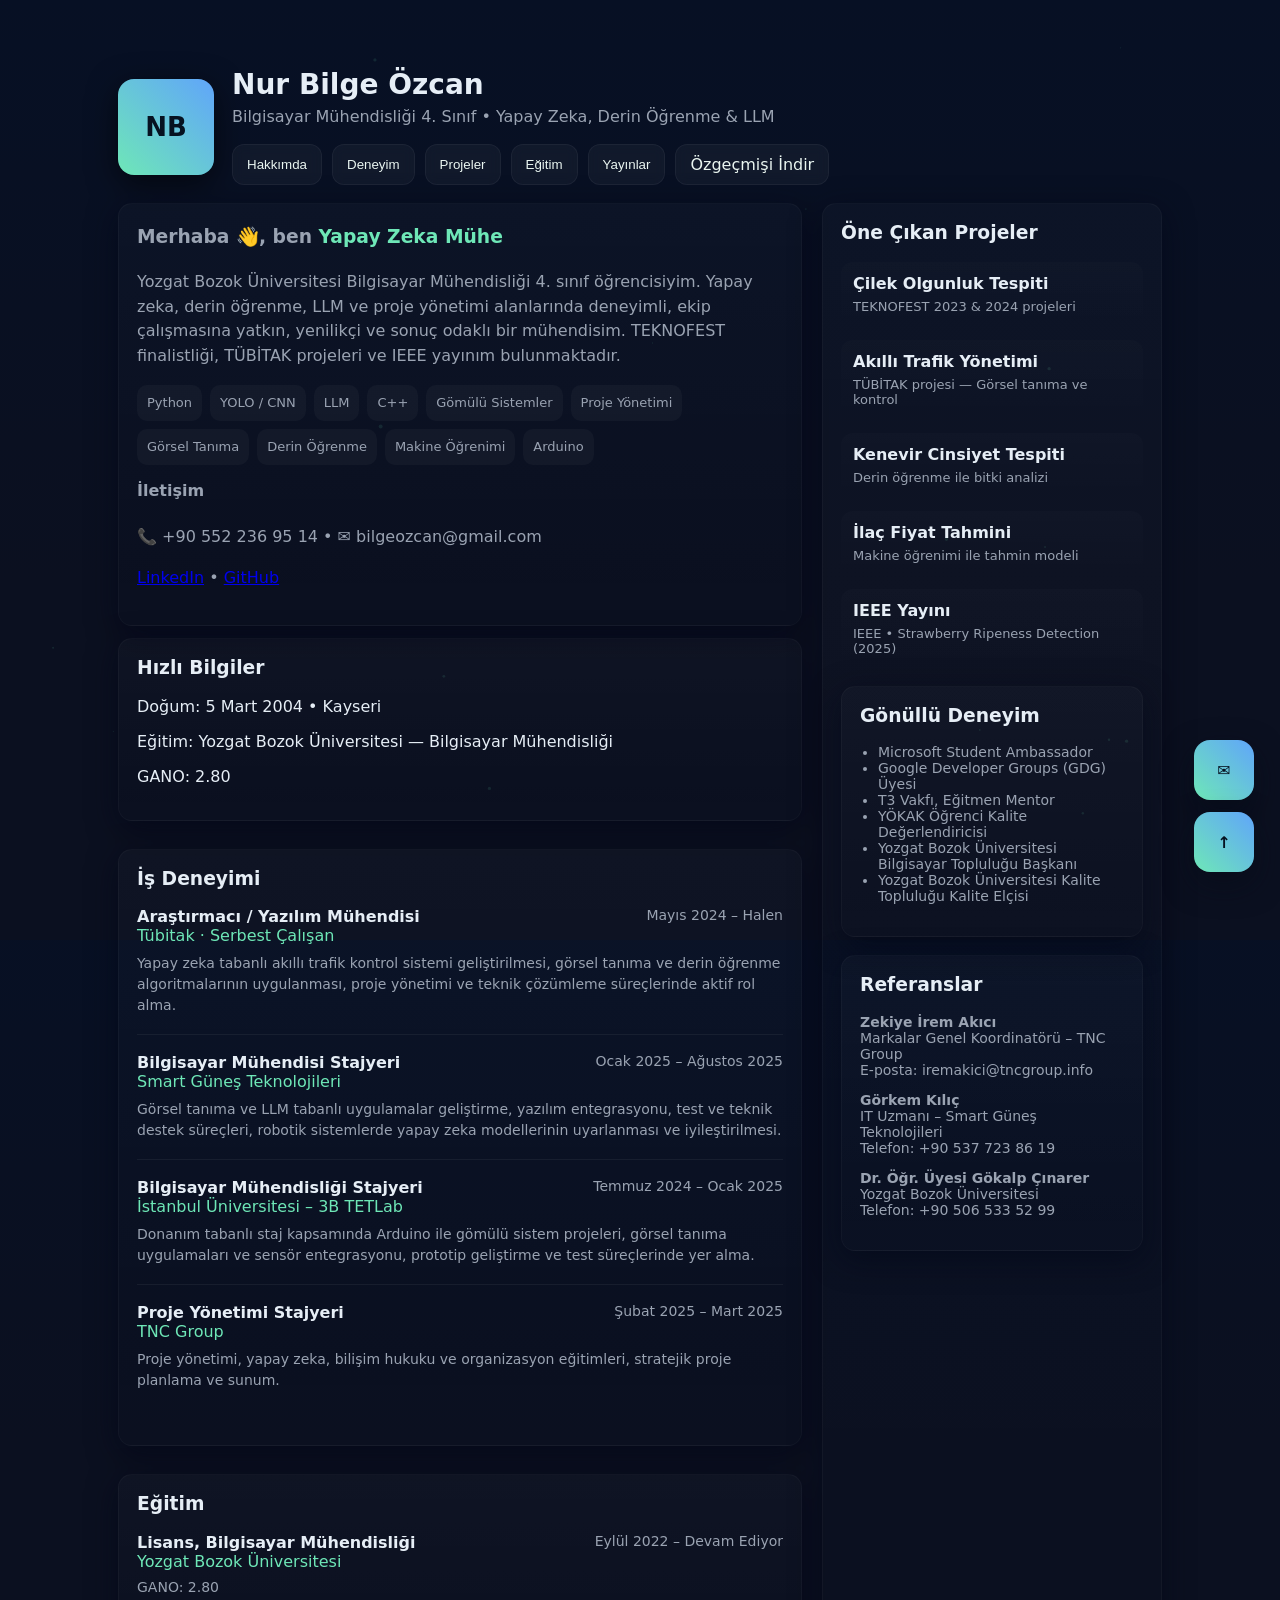
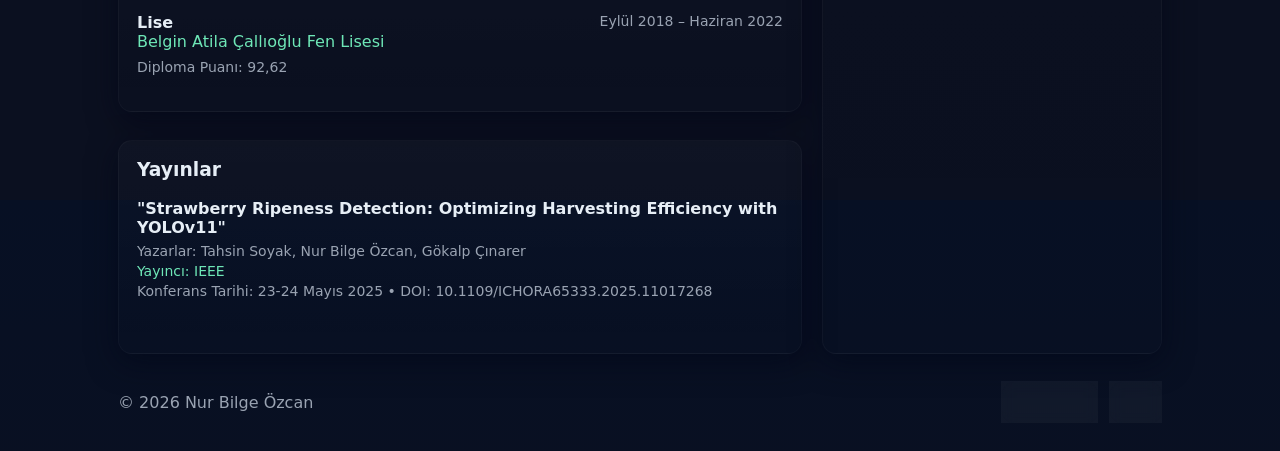
==== commit c9b01324: "Update index.html" ====
--- a/index.html
+++ b/index.html
@@ -3,8 +3,8 @@
 <head>
   <meta charset="utf-8" />
   <meta name="viewport" content="width=device-width,initial-scale=1" />
-  <title>Nur Bilge Özcan — Portfolio</title>
-  <meta name="description" content="Nur Bilge Özcan — Yapay Zeka & Bilgisayar Mühendisliği Portfolyosu" />
+  <title>Nur Bilge Özcan — Yapay Zeka & Bilgisayar Mühendisi</title>
+  <meta name="description" content="Nur Bilge Özcan - Yapay Zeka, Derin Öğrenme ve Bilgisayar Mühendisliği alanında deneyimli, TEKNOFEST finalisti ve IEEE yayınına sahip mühendis." />
   <style>
     :root{--bg:#0b1020;--card:#0f1724;--accent:#6EE7B7;--muted:#9aa3b2;--glass:rgba(255,255,255,0.04)}
     *{box-sizing:border-box}html,body{height:100%;margin:0;font-family:Inter,ui-sans-serif,system-ui,-apple-system,'Segoe UI',Roboto,'Helvetica Neue',Arial;color:#e6eef6;background:linear-gradient(180deg,#071024 0%, #0b1020 60%);-webkit-font-smoothing:antialiased}
@@ -18,7 +18,7 @@
     .intro p{margin:6px 0;color:var(--muted)}
 
     nav{display:flex;gap:10px;margin-top:18px}
-    .btn{background:var(--glass);border:1px solid rgba(255,255,255,0.05);padding:10px 14px;border-radius:12px;color:#eaf6f1;cursor:pointer;backdrop-filter:blur(6px);transition:transform .22s ease,box-shadow .22s}
+    .btn{background:var(--glass);border:1px solid rgba(255,255,255,0.05);padding:10px 14px;border-radius:12px;color:#eaf6f1;cursor:pointer;backdrop-filter:blur(6px);transition:transform .22s ease,box-shadow .22s;text-decoration:none;display:inline-block}
     .btn:hover{transform:translateY(-6px);box-shadow:0 12px 30px rgba(0,0,0,0.6)}
 
     .hero{display:grid;grid-template-columns:1fr 340px;gap:20px;margin-top:18px}
@@ -44,15 +44,47 @@
     /* Modal */
     .modal{position:fixed;inset:0;display:none;align-items:center;justify-content:center;background:linear-gradient(180deg,rgba(2,6,23,0.7),rgba(2,6,23,0.9));z-index:40}
     .modal.open{display:flex}
-    .modal .box{width:min(920px,94%);background:var(--card);padding:20px;border-radius:12px}
+    .modal .box{width:min(920px,94%);background:var(--card);padding:20px;border-radius:12px;max-height:90vh;overflow-y:auto}
+    .modal-content p{line-height:1.6}
+
+    /* Experience section */
+    .experience{margin-top:28px}
+    .exp-item{margin-bottom:18px;padding-bottom:18px;border-bottom:1px solid rgba(255,255,255,0.05)}
+    .exp-item:last-child{border-bottom:none}
+    .exp-header{display:flex;justify-content:space-between;align-items:flex-start;margin-bottom:8px}
+    .exp-title{font-weight:600}
+    .exp-company{color:var(--accent)}
+    .exp-date{color:var(--muted);font-size:14px}
+    .exp-desc{color:var(--muted);font-size:14px;line-height:1.5}
+
+    /* Education section */
+    .edu-item{margin-bottom:18px}
+    .edu-header{display:flex;justify-content:space-between;align-items:flex-start;margin-bottom:8px}
+    .edu-title{font-weight:600}
+    .edu-school{color:var(--accent)}
+    .edu-date{color:var(--muted);font-size:14px}
+    .edu-desc{color:var(--muted);font-size:14px}
+
+    /* Publications section */
+    .pub-item{margin-bottom:18px;padding-bottom:18px;border-bottom:1px solid rgba(255,255,255,0.05)}
+    .pub-item:last-child{border-bottom:none}
+    .pub-title{font-weight:600;margin-bottom:6px}
+    .pub-authors{color:var(--muted);font-size:14px;margin-bottom:4px}
+    .pub-venue{color:var(--accent);font-size:14px;margin-bottom:4px}
+    .pub-date{color:var(--muted);font-size:14px}
 
     /* Responsive */
     @media (max-width:880px){.hero{grid-template-columns:1fr}.wrap{padding:18px}.avatar{width:76px;height:76px}}
+    @media (max-width:600px){.exp-header,.edu-header{flex-direction:column;gap:4px}}
 
     /* small animations */
     .typed{display:inline-block;color:var(--accent);font-weight:600}
     .pulse{animation:pulse 2s infinite}
     @keyframes pulse{0%{transform:scale(.98)}50%{transform:scale(1.02)}100%{transform:scale(.98)}}
+
+    /* Section spacing */
+    section{margin-top:28px}
+    section h3{margin-top:0}
 
   </style>
 </head>
@@ -66,8 +98,10 @@
         <p>Bilgisayar Mühendisliği 4. Sınıf • Yapay Zeka, Derin Öğrenme & LLM</p>
         <nav>
           <button class="btn" data-scroll="about">Hakkımda</button>
+          <button class="btn" data-scroll="experience">Deneyim</button>
           <button class="btn" data-scroll="projects">Projeler</button>
-          <button class="btn" data-scroll="contact">İletişim</button>
+          <button class="btn" data-scroll="education">Eğitim</button>
+          <button class="btn" data-scroll="publications">Yayınlar</button>
           <a class="btn" id="downloadCv" href="#">Özgeçmişi İndir</a>
         </nav>
       </div>
@@ -78,7 +112,7 @@
         <div class="card about" id="about">
           <h3>Merhaba 👋, ben <span class="typed">Nur Bilge</span></h3>
           <p>
-            Bilgisayar Mühendisliği 4. sınıf öğrencisi; yapay zeka, derin öğrenme ve proje yönetimi alanlarında deneyimliyim. TEKNOFEST finalistliği, TÜBİTAK projeleri ve IEEE yayınına sahibim.
+            Yozgat Bozok Üniversitesi Bilgisayar Mühendisliği 4. sınıf öğrencisiyim. Yapay zeka, derin öğrenme, LLM ve proje yönetimi alanlarında deneyimli, ekip çalışmasına yatkın, yenilikçi ve sonuç odaklı bir mühendisim. TEKNOFEST finalistliği, TÜBİTAK projeleri ve IEEE yayınım bulunmaktadır.
           </p>
 
           <div class="skills" aria-hidden="false">
@@ -88,6 +122,10 @@
             <div class="skill">C++</div>
             <div class="skill">Gömülü Sistemler</div>
             <div class="skill">Proje Yönetimi</div>
+            <div class="skill">Görsel Tanıma</div>
+            <div class="skill">Derin Öğrenme</div>
+            <div class="skill">Makine Öğrenimi</div>
+            <div class="skill">Arduino</div>
           </div>
 
           <h4 style="margin-top:14px">İletişim</h4>
@@ -99,34 +137,170 @@
           <h3>Hızlı Bilgiler</h3>
           <p class="muted">Doğum: 5 Mart 2004 • Kayseri</p>
           <p class="muted">Eğitim: Yozgat Bozok Üniversitesi — Bilgisayar Mühendisliği</p>
+          <p class="muted">GANO: 2.80</p>
         </div>
+        
+        <section class="card experience" id="experience">
+          <h3>İş Deneyimi</h3>
+          
+          <div class="exp-item">
+            <div class="exp-header">
+              <div>
+                <div class="exp-title">Araştırmacı / Yazılım Mühendisi</div>
+                <div class="exp-company">Tübitak · Serbest Çalışan</div>
+              </div>
+              <div class="exp-date">Mayıs 2024 – Halen</div>
+            </div>
+            <div class="exp-desc">
+              Yapay zeka tabanlı akıllı trafik kontrol sistemi geliştirilmesi, görsel tanıma ve derin öğrenme algoritmalarının uygulanması, proje yönetimi ve teknik çözümleme süreçlerinde aktif rol alma.
+            </div>
+          </div>
+          
+          <div class="exp-item">
+            <div class="exp-header">
+              <div>
+                <div class="exp-title">Bilgisayar Mühendisi Stajyeri</div>
+                <div class="exp-company">Smart Güneş Teknolojileri</div>
+              </div>
+              <div class="exp-date">Ocak 2025 – Ağustos 2025</div>
+            </div>
+            <div class="exp-desc">
+              Görsel tanıma ve LLM tabanlı uygulamalar geliştirme, yazılım entegrasyonu, test ve teknik destek süreçleri, robotik sistemlerde yapay zeka modellerinin uyarlanması ve iyileştirilmesi.
+            </div>
+          </div>
+          
+          <div class="exp-item">
+            <div class="exp-header">
+              <div>
+                <div class="exp-title">Bilgisayar Mühendisliği Stajyeri</div>
+                <div class="exp-company">İstanbul Üniversitesi – 3B TETLab</div>
+              </div>
+              <div class="exp-date">Temmuz 2024 – Ocak 2025</div>
+            </div>
+            <div class="exp-desc">
+              Donanım tabanlı staj kapsamında Arduino ile gömülü sistem projeleri, görsel tanıma uygulamaları ve sensör entegrasyonu, prototip geliştirme ve test süreçlerinde yer alma.
+            </div>
+          </div>
+          
+          <div class="exp-item">
+            <div class="exp-header">
+              <div>
+                <div class="exp-title">Proje Yönetimi Stajyeri</div>
+                <div class="exp-company">TNC Group</div>
+              </div>
+              <div class="exp-date">Şubat 2025 – Mart 2025</div>
+            </div>
+            <div class="exp-desc">
+              Proje yönetimi, yapay zeka, bilişim hukuku ve organizasyon eğitimleri, stratejik proje planlama ve sunum.
+            </div>
+          </div>
+        </section>
+        
+        <section class="card education" id="education">
+          <h3>Eğitim</h3>
+          
+          <div class="edu-item">
+            <div class="edu-header">
+              <div>
+                <div class="edu-title">Lisans, Bilgisayar Mühendisliği</div>
+                <div class="edu-school">Yozgat Bozok Üniversitesi</div>
+              </div>
+              <div class="edu-date">Eylül 2022 – Devam Ediyor</div>
+            </div>
+            <div class="edu-desc">GANO: 2.80</div>
+          </div>
+          
+          <div class="edu-item">
+            <div class="edu-header">
+              <div>
+                <div class="edu-title">Lise</div>
+                <div class="edu-school">Belgin Atila Çallıoğlu Fen Lisesi</div>
+              </div>
+              <div class="edu-date">Eylül 2018 – Haziran 2022</div>
+            </div>
+            <div class="edu-desc">Diploma Puanı: 92,62</div>
+          </div>
+        </section>
+        
+        <section class="card" id="publications">
+          <h3>Yayınlar</h3>
+          
+          <div class="pub-item">
+            <div class="pub-title">"Strawberry Ripeness Detection: Optimizing Harvesting Efficiency with YOLOv11"</div>
+            <div class="pub-authors">Yazarlar: Tahsin Soyak, Nur Bilge Özcan, Gökalp Çınarer</div>
+            <div class="pub-venue">Yayıncı: IEEE</div>
+            <div class="pub-date">Konferans Tarihi: 23-24 Mayıs 2025 • DOI: 10.1109/ICHORA65333.2025.11017268</div>
+          </div>
+        </section>
       </div>
 
       <aside class="card" style="height:100%">
         <h3 style="margin-top:0">Öne Çıkan Projeler</h3>
         <div class="projects" id="projects">
-          <div class="proj" data-title="Çilek Olgunluk Tespiti" data-desc="YOLOv8/YOLOv10 ile çilek olgunluk tespiti — TEKNOFEST finalistleri" data-link="#">
+          <div class="proj" data-title="Çilek Olgunluk Tespiti" data-desc="TEKNOFEST 2023 ve 2024 yarışmalarında finalist olan bu projede, YOLOv8 ve YOLOv10 modellerini kullanarak çilek olgunluk tespit sistemi geliştirdim. Sistem, tarım teknolojileri kategorisinde 7.'lik elde etti ve gelişmiş görsel tanıma algoritmalarıyla tarım verimliliğini artırmayı hedefledi." data-link="#">
             <h4>Çilek Olgunluk Tespiti</h4>
-            <p>TEKNOFEST 2023 & 2024 projektleri</p>
-          </div>
-
-          <div class="proj" data-title="Akıllı Trafik Yönetimi" data-desc="YOLO tabanlı akıllı trafik kontrol sistemi (TÜBİTAK projesi)" data-link="#">
+            <p>TEKNOFEST 2023 & 2024 projeleri</p>
+          </div>
+
+          <div class="proj" data-title="Akıllı Trafik Yönetimi" data-desc="TÜBİTAK destekli bu projede, YOLOv8 tabanlı akıllı trafik kontrol sistemi geliştirdim. Sistem, gerçek zamanlı trafik analizi yaparak trafik akışını optimize etmeyi ve kavşaklardaki bekleme sürelerini azaltmayı hedefliyor. Derin öğrenme algoritmalarıyla araç tespiti ve sınıflandırması yapıyor." data-link="#">
             <h4>Akıllı Trafik Yönetimi</h4>
             <p>TÜBİTAK projesi — Görsel tanıma ve kontrol</p>
           </div>
 
-          <div class="proj" data-title="IEEE Yayını" data-desc="Strawberry Ripeness Detection — IEEE yayınında yazar olarak yer aldı." data-link="#">
+          <div class="proj" data-title="Kenevir Cinsiyet Tespiti" data-desc="Yozgat Bozok Üniversitesi Proje Etkinliği'nde 2.'lik ödülü alan bu projede, derin öğrenme modelleri kullanarak kenevir bitkilerinin cinsiyetini erken aşamada tespit eden bir sistem geliştirdim. Bu sistem, tarımsal üretimde verimliliği artırmayı hedefliyor." data-link="#">
+            <h4>Kenevir Cinsiyet Tespiti</h4>
+            <p>Derin öğrenme ile bitki analizi</p>
+          </div>
+          
+          <div class="proj" data-title="İlaç Fiyat Tahmini" data-desc="Yozgat Bozok Üniversitesi Proje Etkinliği'nde 3.'lük ödülü alan bu projede, makine öğrenimi algoritmaları kullanarak ilaç fiyat tahmini yapan bir model geliştirdim. Model, çeşitli farmasötik özelliklere dayanarak ilaç fiyatlarını tahmin ediyor." data-link="#">
+            <h4>İlaç Fiyat Tahmini</h4>
+            <p>Makine öğrenimi ile tahmin modeli</p>
+          </div>
+          
+          <div class="proj" data-title="IEEE Yayını" data-desc="IEEE'de yayınlanan 'Strawberry Ripeness Detection: Optimizing Harvesting Efficiency with YOLOv11' başlıklı makalede yazar olarak yer aldım. Bu çalışmada, YOLOv11 modelini kullanarak çilek olgunluk tespitinde yeni bir yaklaşım sunduk ve tarım verimliliğini artırmayı hedefledik." data-link="#">
             <h4>IEEE Yayını</h4>
             <p>IEEE • Strawberry Ripeness Detection (2025)</p>
           </div>
 
+        </div>
+        
+        <div class="card" style="margin-top:18px">
+          <h3>Gönüllü Deneyim</h3>
+          <ul style="color:var(--muted);font-size:14px;padding-left:18px">
+            <li>Microsoft Student Ambassador</li>
+            <li>Google Developer Groups (GDG) Üyesi</li>
+            <li>T3 Vakfı, Eğitmen Mentor</li>
+            <li>YÖKAK Öğrenci Kalite Değerlendiricisi</li>
+            <li>Yozgat Bozok Üniversitesi Bilgisayar Topluluğu Başkanı</li>
+            <li>Yozgat Bozok Üniversitesi Kalite Topluluğu Kalite Elçisi</li>
+          </ul>
+        </div>
+        
+        <div class="card" style="margin-top:18px">
+          <h3>Referanslar</h3>
+          <div style="color:var(--muted);font-size:14px">
+            <p><strong>Zekiye İrem Akıcı</strong><br>
+            Markalar Genel Koordinatörü – TNC Group<br>
+            E-posta: iremakici@tncgroup.info</p>
+            
+            <p><strong>Görkem Kılıç</strong><br>
+            IT Uzmanı – Smart Güneş Teknolojileri<br>
+            Telefon: +90 537 723 86 19</p>
+            
+            <p><strong>Dr. Öğr. Üyesi Gökalp Çınarer</strong><br>
+            Yozgat Bozok Üniversitesi<br>
+            Telefon: +90 506 533 52 99</p>
+          </div>
         </div>
       </aside>
     </section>
 
     <footer>
       <div>© <span id="year"></span> Nur Bilge Özcan</div>
-      <div style="display:flex;gap:12px"><a href="#" class="btn">Portfolio</a><a href="#" class="btn">CV</a></div>
+      <div style="display:flex;gap:12px">
+        <a href="#" class="btn">Portfolio</a>
+        <a href="#" class="btn" id="downloadCvFooter">CV</a>
+      </div>
     </footer>
   </div>
 
@@ -141,7 +315,9 @@
     <div class="box">
       <button class="btn" id="closeModal" style="float:right">Kapat</button>
       <h2 id="modalTitle"></h2>
-      <p id="modalDesc"></p>
+      <div class="modal-content">
+        <p id="modalDesc"></p>
+      </div>
       <p style="margin-top:12px"><a id="modalLink" class="btn" href="#">Detayları Gör</a></p>
     </div>
   </div>
@@ -175,6 +351,16 @@
 
     // --- CV download (assumes you will upload cv.pdf to same repo)
     document.getElementById('downloadCv').addEventListener('click',(e)=>{
+      e.preventDefault();
+      const link = document.createElement('a');
+      link.href = 'NUR_BILGE_OZCAN.pdf';
+      link.download = 'NUR_BILGE_OZCAN_CV.pdf';
+      document.body.appendChild(link);
+      link.click();
+      link.remove();
+    });
+    
+    document.getElementById('downloadCvFooter').addEventListener('click',(e)=>{
       e.preventDefault();
       const link = document.createElement('a');
       link.href = 'NUR_BILGE_OZCAN.pdf';
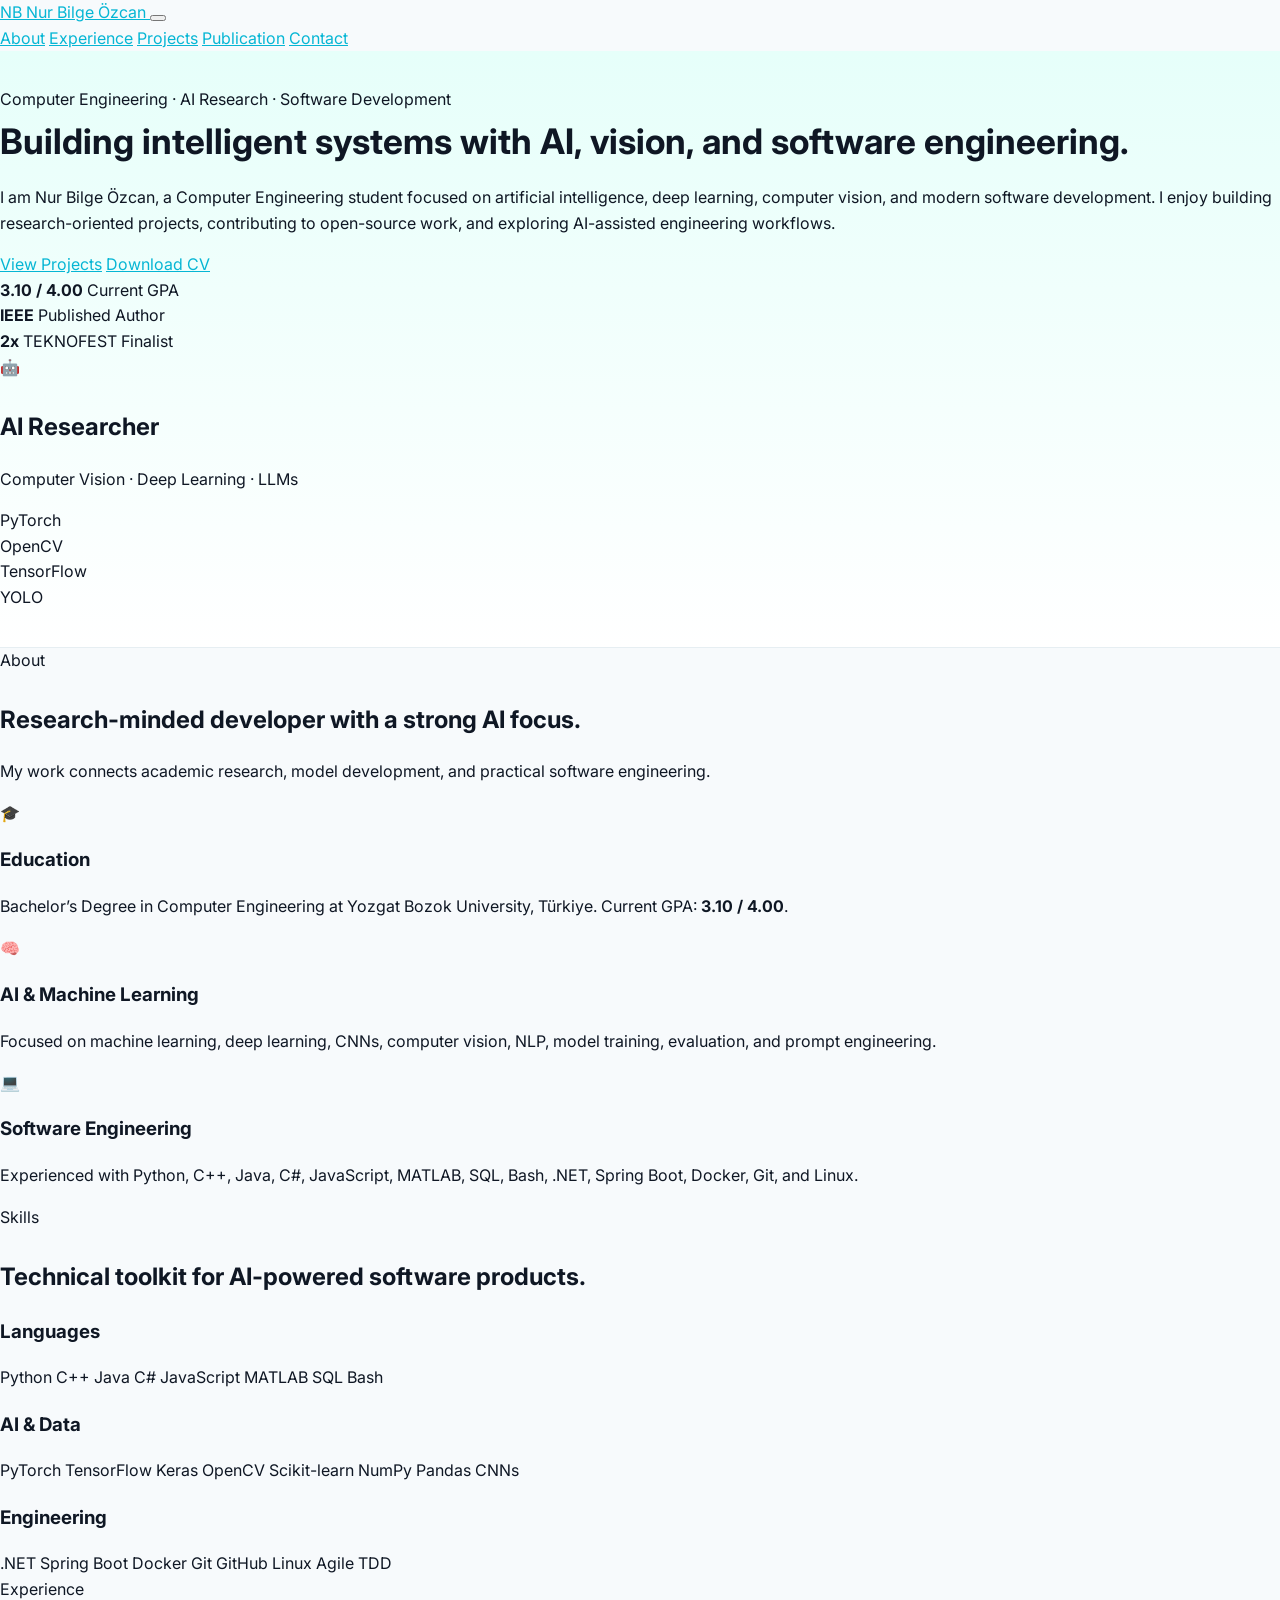
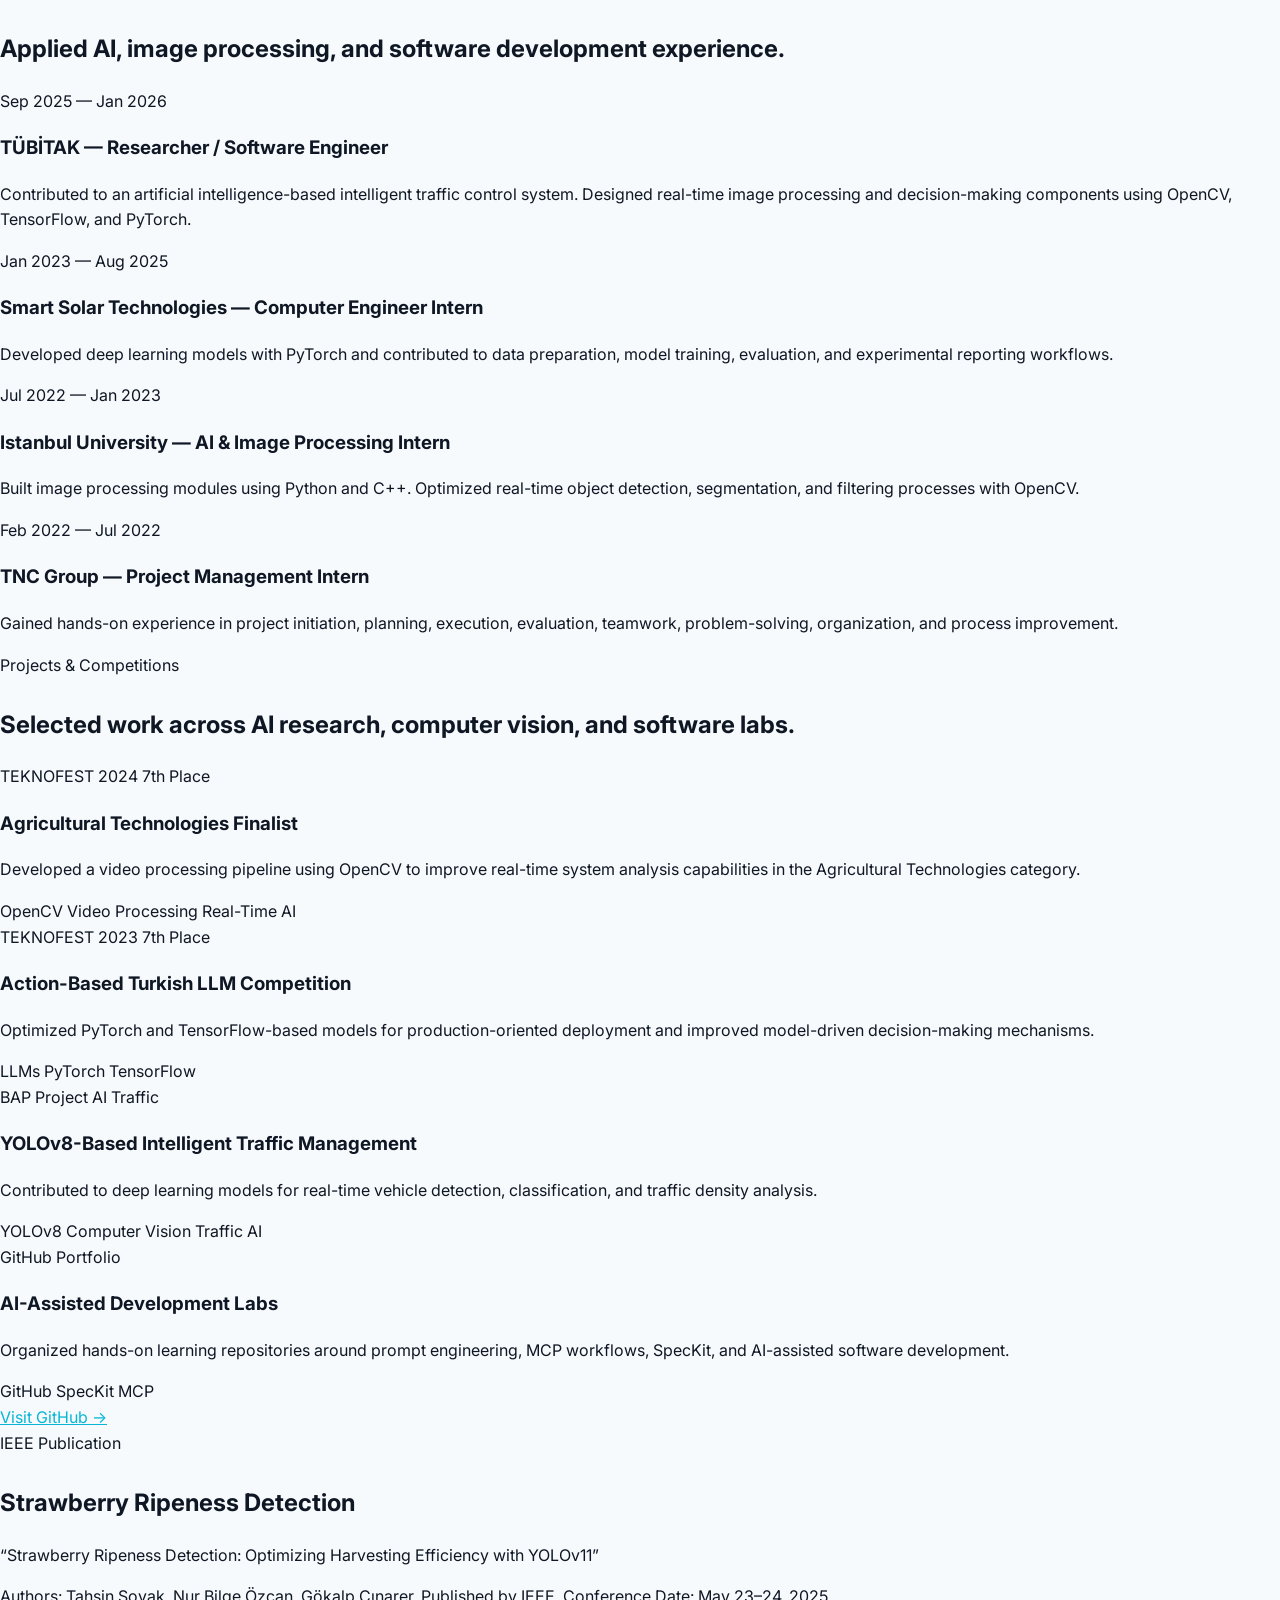
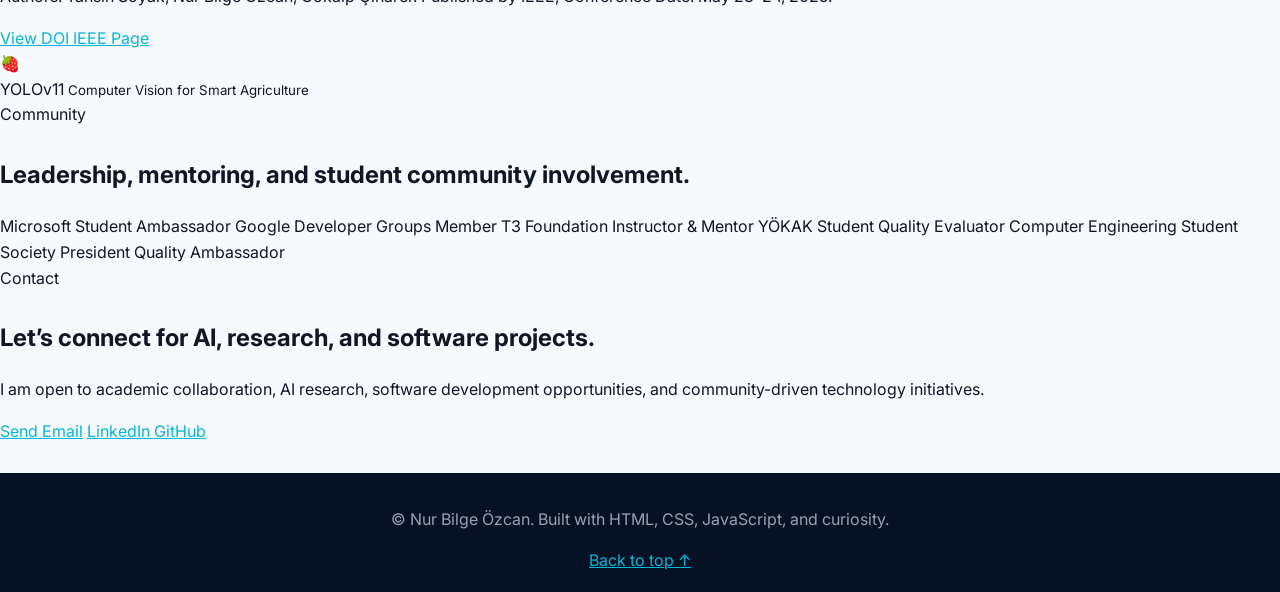
==== commit 49be8343: "Update print statement from 'Hello' to 'Goodbye'" ====
--- a/index.html
+++ b/index.html
@@ -1,404 +1,444 @@
-<!doctype html>
-<html lang="tr">
+<!DOCTYPE html>
+<html lang="en">
 <head>
-  <meta charset="utf-8" />
-  <meta name="viewport" content="width=device-width,initial-scale=1" />
-  <title>Nur Bilge Özcan — Yapay Zeka & Bilgisayar Mühendisi</title>
-  <meta name="description" content="Nur Bilge Özcan - Yapay Zeka, Derin Öğrenme ve Bilgisayar Mühendisliği alanında deneyimli, TEKNOFEST finalisti ve IEEE yayınına sahip mühendis." />
-  <style>
-    :root{--bg:#0b1020;--card:#0f1724;--accent:#6EE7B7;--muted:#9aa3b2;--glass:rgba(255,255,255,0.04)}
-    *{box-sizing:border-box}html,body{height:100%;margin:0;font-family:Inter,ui-sans-serif,system-ui,-apple-system,'Segoe UI',Roboto,'Helvetica Neue',Arial;color:#e6eef6;background:linear-gradient(180deg,#071024 0%, #0b1020 60%);-webkit-font-smoothing:antialiased}
-    /* Canvas background */
-    #bgCanvas{position:fixed;inset:0;z-index:0}
-    .wrap{position:relative;z-index:5;max-width:1100px;margin:40px auto;padding:28px}
-
-    header{display:flex;align-items:center;gap:18px}
-    .avatar{width:96px;height:96px;border-radius:16px;background:linear-gradient(45deg,var(--accent),#60A5FA);display:flex;align-items:center;justify-content:center;font-weight:700;color:#061221;font-size:26px;box-shadow:0 8px 30px rgba(0,0,0,0.6)}
-    .intro h1{margin:0;font-size:28px}
-    .intro p{margin:6px 0;color:var(--muted)}
-
-    nav{display:flex;gap:10px;margin-top:18px}
-    .btn{background:var(--glass);border:1px solid rgba(255,255,255,0.05);padding:10px 14px;border-radius:12px;color:#eaf6f1;cursor:pointer;backdrop-filter:blur(6px);transition:transform .22s ease,box-shadow .22s;text-decoration:none;display:inline-block}
-    .btn:hover{transform:translateY(-6px);box-shadow:0 12px 30px rgba(0,0,0,0.6)}
-
-    .hero{display:grid;grid-template-columns:1fr 340px;gap:20px;margin-top:18px}
-    .card{background:linear-gradient(180deg,rgba(255,255,255,0.02),transparent);padding:18px;border-radius:14px;border:1px solid rgba(255,255,255,0.03);box-shadow:0 8px 30px rgba(2,6,23,0.6)}
-
-    .about{line-height:1.55;color:var(--muted)}
-    .skills{display:flex;flex-wrap:wrap;gap:8px;margin-top:12px}
-    .skill{padding:8px 10px;background:rgba(255,255,255,0.03);border-radius:10px;font-size:13px}
-
-    .projects{display:grid;grid-template-columns:repeat(auto-fill,minmax(220px,1fr));gap:14px;margin-top:18px}
-    .proj{padding:12px;border-radius:12px;background:linear-gradient(180deg,rgba(255,255,255,0.01),transparent);cursor:pointer;transition:transform .18s ease,box-shadow .18s}
-    .proj:hover{transform:translateY(-8px);box-shadow:0 14px 30px rgba(16,26,40,0.6)}
-    .proj h4{margin:0 0 6px 0}
-    .proj p{margin:0;color:var(--muted);font-size:13px}
-
-    /* Floating interactive buttons */
-    .float-actions{position:fixed;right:26px;bottom:28px;display:flex;flex-direction:column;gap:12px;z-index:20}
-    .fab{width:60px;height:60px;border-radius:16px;background:linear-gradient(45deg,#6EE7B7,#60A5FA);display:flex;align-items:center;justify-content:center;color:#061221;font-weight:700;cursor:pointer;box-shadow:0 12px 30px rgba(6,12,24,0.6);transition:transform .18s}
-    .fab:active{transform:scale(.98)}
-
-    footer{margin-top:28px;color:var(--muted);display:flex;justify-content:space-between;align-items:center}
-
-    /* Modal */
-    .modal{position:fixed;inset:0;display:none;align-items:center;justify-content:center;background:linear-gradient(180deg,rgba(2,6,23,0.7),rgba(2,6,23,0.9));z-index:40}
-    .modal.open{display:flex}
-    .modal .box{width:min(920px,94%);background:var(--card);padding:20px;border-radius:12px;max-height:90vh;overflow-y:auto}
-    .modal-content p{line-height:1.6}
-
-    /* Experience section */
-    .experience{margin-top:28px}
-    .exp-item{margin-bottom:18px;padding-bottom:18px;border-bottom:1px solid rgba(255,255,255,0.05)}
-    .exp-item:last-child{border-bottom:none}
-    .exp-header{display:flex;justify-content:space-between;align-items:flex-start;margin-bottom:8px}
-    .exp-title{font-weight:600}
-    .exp-company{color:var(--accent)}
-    .exp-date{color:var(--muted);font-size:14px}
-    .exp-desc{color:var(--muted);font-size:14px;line-height:1.5}
-
-    /* Education section */
-    .edu-item{margin-bottom:18px}
-    .edu-header{display:flex;justify-content:space-between;align-items:flex-start;margin-bottom:8px}
-    .edu-title{font-weight:600}
-    .edu-school{color:var(--accent)}
-    .edu-date{color:var(--muted);font-size:14px}
-    .edu-desc{color:var(--muted);font-size:14px}
-
-    /* Publications section */
-    .pub-item{margin-bottom:18px;padding-bottom:18px;border-bottom:1px solid rgba(255,255,255,0.05)}
-    .pub-item:last-child{border-bottom:none}
-    .pub-title{font-weight:600;margin-bottom:6px}
-    .pub-authors{color:var(--muted);font-size:14px;margin-bottom:4px}
-    .pub-venue{color:var(--accent);font-size:14px;margin-bottom:4px}
-    .pub-date{color:var(--muted);font-size:14px}
-
-    /* Responsive */
-    @media (max-width:880px){.hero{grid-template-columns:1fr}.wrap{padding:18px}.avatar{width:76px;height:76px}}
-    @media (max-width:600px){.exp-header,.edu-header{flex-direction:column;gap:4px}}
-
-    /* small animations */
-    .typed{display:inline-block;color:var(--accent);font-weight:600}
-    .pulse{animation:pulse 2s infinite}
-    @keyframes pulse{0%{transform:scale(.98)}50%{transform:scale(1.02)}100%{transform:scale(.98)}}
-
-    /* Section spacing */
-    section{margin-top:28px}
-    section h3{margin-top:0}
-
-  </style>
+  <meta charset="UTF-8" />
+  <meta name="viewport" content="width=device-width, initial-scale=1.0" />
+
+  <title>Nur Bilge Özcan | AI & Software Portfolio</title>
+
+  <meta
+    name="description"
+    content="Nur Bilge Özcan — Computer Engineering student, AI researcher, software developer, IEEE author, and TEKNOFEST finalist."
+  />
+
+  <link rel="stylesheet" href="styles.css" />
+
+  <link rel="preconnect" href="https://fonts.googleapis.com" />
+  <link rel="preconnect" href="https://fonts.gstatic.com" crossorigin />
+  <link
+    href="https://fonts.googleapis.com/css2?family=Inter:wght@400;500;600;700;800;900&family=JetBrains+Mono:wght@400;600;700&display=swap"
+    rel="stylesheet"
+  />
 </head>
+
 <body>
-  <canvas id="bgCanvas"></canvas>
-  <div class="wrap">
-    <header>
-      <div class="avatar">NB</div>
-      <div class="intro">
-        <h1>Nur Bilge Özcan</h1>
-        <p>Bilgisayar Mühendisliği 4. Sınıf • Yapay Zeka, Derin Öğrenme & LLM</p>
-        <nav>
-          <button class="btn" data-scroll="about">Hakkımda</button>
-          <button class="btn" data-scroll="experience">Deneyim</button>
-          <button class="btn" data-scroll="projects">Projeler</button>
-          <button class="btn" data-scroll="education">Eğitim</button>
-          <button class="btn" data-scroll="publications">Yayınlar</button>
-          <a class="btn" id="downloadCv" href="#">Özgeçmişi İndir</a>
-        </nav>
-      </div>
-    </header>
-
-    <section class="hero">
-      <div>
-        <div class="card about" id="about">
-          <h3>Merhaba 👋, ben <span class="typed">Nur Bilge</span></h3>
-          <p>
-            Yozgat Bozok Üniversitesi Bilgisayar Mühendisliği 4. sınıf öğrencisiyim. Yapay zeka, derin öğrenme, LLM ve proje yönetimi alanlarında deneyimli, ekip çalışmasına yatkın, yenilikçi ve sonuç odaklı bir mühendisim. TEKNOFEST finalistliği, TÜBİTAK projeleri ve IEEE yayınım bulunmaktadır.
-          </p>
-
-          <div class="skills" aria-hidden="false">
-            <div class="skill">Python</div>
-            <div class="skill">YOLO / CNN</div>
-            <div class="skill">LLM</div>
-            <div class="skill">C++</div>
-            <div class="skill">Gömülü Sistemler</div>
-            <div class="skill">Proje Yönetimi</div>
-            <div class="skill">Görsel Tanıma</div>
-            <div class="skill">Derin Öğrenme</div>
-            <div class="skill">Makine Öğrenimi</div>
-            <div class="skill">Arduino</div>
-          </div>
-
-          <h4 style="margin-top:14px">İletişim</h4>
-          <p class="muted">📞 +90 552 236 95 14 • ✉ bilgeozcan@gmail.com</p>
-          <p style="margin-top:6px"><a href="https://linkedin.com/in/nur-bilge-%C3%B6zcan-123975257" target="_blank">LinkedIn</a> • <a href="https://github.com/BILGEOZCAN" target="_blank">GitHub</a></p>
-        </div>
-
-        <div class="card" style="margin-top:12px">
-          <h3>Hızlı Bilgiler</h3>
-          <p class="muted">Doğum: 5 Mart 2004 • Kayseri</p>
-          <p class="muted">Eğitim: Yozgat Bozok Üniversitesi — Bilgisayar Mühendisliği</p>
-          <p class="muted">GANO: 2.80</p>
-        </div>
-        
-        <section class="card experience" id="experience">
-          <h3>İş Deneyimi</h3>
-          
-          <div class="exp-item">
-            <div class="exp-header">
-              <div>
-                <div class="exp-title">Araştırmacı / Yazılım Mühendisi</div>
-                <div class="exp-company">Tübitak · Serbest Çalışan</div>
-              </div>
-              <div class="exp-date">Mayıs 2024 – Halen</div>
+  <div class="page-glow page-glow-one"></div>
+  <div class="page-glow page-glow-two"></div>
+  <div class="cursor-glow" id="cursorGlow"></div>
+
+  <header class="site-header" id="top">
+    <nav class="navbar">
+      <a href="#top" class="logo">
+        <span class="logo-mark">NB</span>
+        <span class="logo-text">Nur Bilge Özcan</span>
+      </a>
+
+      <button class="nav-toggle" id="navToggle" aria-label="Open navigation menu">
+        <span></span>
+        <span></span>
+        <span></span>
+      </button>
+
+      <div class="nav-links" id="navLinks">
+        <a href="#about">About</a>
+        <a href="#experience">Experience</a>
+        <a href="#projects">Projects</a>
+        <a href="#publication">Publication</a>
+        <a href="#contact">Contact</a>
+      </div>
+    </nav>
+  </header>
+
+  <main>
+    <!-- HERO -->
+    <section class="hero section">
+      <div class="hero-grid">
+        <div class="hero-content reveal">
+          <div class="eyebrow">
+            <span class="pulse-dot"></span>
+            Computer Engineering · AI Research · Software Development
+          </div>
+
+          <h1>
+            Building intelligent systems with
+            <span class="gradient-text">AI, vision, and software engineering.</span>
+          </h1>
+
+          <p class="hero-description">
+            I am Nur Bilge Özcan, a Computer Engineering student focused on artificial intelligence,
+            deep learning, computer vision, and modern software development. I enjoy building
+            research-oriented projects, contributing to open-source work, and exploring AI-assisted
+            engineering workflows.
+          </p>
+
+          <div class="hero-actions">
+            <a href="#projects" class="btn btn-primary">View Projects</a>
+            <a href="cv.pdf" class="btn btn-secondary" target="_blank" rel="noopener">Download CV</a>
+          </div>
+
+          <div class="hero-meta">
+            <div>
+              <strong>3.10 / 4.00</strong>
+              <span>Current GPA</span>
             </div>
-            <div class="exp-desc">
-              Yapay zeka tabanlı akıllı trafik kontrol sistemi geliştirilmesi, görsel tanıma ve derin öğrenme algoritmalarının uygulanması, proje yönetimi ve teknik çözümleme süreçlerinde aktif rol alma.
+            <div>
+              <strong>IEEE</strong>
+              <span>Published Author</span>
             </div>
-          </div>
-          
-          <div class="exp-item">
-            <div class="exp-header">
-              <div>
-                <div class="exp-title">Bilgisayar Mühendisi Stajyeri</div>
-                <div class="exp-company">Smart Güneş Teknolojileri</div>
-              </div>
-              <div class="exp-date">Ocak 2025 – Ağustos 2025</div>
+            <div>
+              <strong>2x</strong>
+              <span>TEKNOFEST Finalist</span>
             </div>
-            <div class="exp-desc">
-              Görsel tanıma ve LLM tabanlı uygulamalar geliştirme, yazılım entegrasyonu, test ve teknik destek süreçleri, robotik sistemlerde yapay zeka modellerinin uyarlanması ve iyileştirilmesi.
+          </div>
+        </div>
+
+        <div class="hero-visual reveal">
+          <div class="orbit-card">
+            <div class="orbit orbit-one"></div>
+            <div class="orbit orbit-two"></div>
+            <div class="profile-core">
+              <span class="core-icon">🤖</span>
+              <h2>AI Researcher</h2>
+              <p>Computer Vision · Deep Learning · LLMs</p>
             </div>
-          </div>
-          
-          <div class="exp-item">
-            <div class="exp-header">
-              <div>
-                <div class="exp-title">Bilgisayar Mühendisliği Stajyeri</div>
-                <div class="exp-company">İstanbul Üniversitesi – 3B TETLab</div>
-              </div>
-              <div class="exp-date">Temmuz 2024 – Ocak 2025</div>
-            </div>
-            <div class="exp-desc">
-              Donanım tabanlı staj kapsamında Arduino ile gömülü sistem projeleri, görsel tanıma uygulamaları ve sensör entegrasyonu, prototip geliştirme ve test süreçlerinde yer alma.
-            </div>
-          </div>
-          
-          <div class="exp-item">
-            <div class="exp-header">
-              <div>
-                <div class="exp-title">Proje Yönetimi Stajyeri</div>
-                <div class="exp-company">TNC Group</div>
-              </div>
-              <div class="exp-date">Şubat 2025 – Mart 2025</div>
-            </div>
-            <div class="exp-desc">
-              Proje yönetimi, yapay zeka, bilişim hukuku ve organizasyon eğitimleri, stratejik proje planlama ve sunum.
-            </div>
-          </div>
-        </section>
-        
-        <section class="card education" id="education">
-          <h3>Eğitim</h3>
-          
-          <div class="edu-item">
-            <div class="edu-header">
-              <div>
-                <div class="edu-title">Lisans, Bilgisayar Mühendisliği</div>
-                <div class="edu-school">Yozgat Bozok Üniversitesi</div>
-              </div>
-              <div class="edu-date">Eylül 2022 – Devam Ediyor</div>
-            </div>
-            <div class="edu-desc">GANO: 2.80</div>
-          </div>
-          
-          <div class="edu-item">
-            <div class="edu-header">
-              <div>
-                <div class="edu-title">Lise</div>
-                <div class="edu-school">Belgin Atila Çallıoğlu Fen Lisesi</div>
-              </div>
-              <div class="edu-date">Eylül 2018 – Haziran 2022</div>
-            </div>
-            <div class="edu-desc">Diploma Puanı: 92,62</div>
-          </div>
-        </section>
-        
-        <section class="card" id="publications">
-          <h3>Yayınlar</h3>
-          
-          <div class="pub-item">
-            <div class="pub-title">"Strawberry Ripeness Detection: Optimizing Harvesting Efficiency with YOLOv11"</div>
-            <div class="pub-authors">Yazarlar: Tahsin Soyak, Nur Bilge Özcan, Gökalp Çınarer</div>
-            <div class="pub-venue">Yayıncı: IEEE</div>
-            <div class="pub-date">Konferans Tarihi: 23-24 Mayıs 2025 • DOI: 10.1109/ICHORA65333.2025.11017268</div>
-          </div>
-        </section>
-      </div>
-
-      <aside class="card" style="height:100%">
-        <h3 style="margin-top:0">Öne Çıkan Projeler</h3>
-        <div class="projects" id="projects">
-          <div class="proj" data-title="Çilek Olgunluk Tespiti" data-desc="TEKNOFEST 2023 ve 2024 yarışmalarında finalist olan bu projede, YOLOv8 ve YOLOv10 modellerini kullanarak çilek olgunluk tespit sistemi geliştirdim. Sistem, tarım teknolojileri kategorisinde 7.'lik elde etti ve gelişmiş görsel tanıma algoritmalarıyla tarım verimliliğini artırmayı hedefledi." data-link="#">
-            <h4>Çilek Olgunluk Tespiti</h4>
-            <p>TEKNOFEST 2023 & 2024 projeleri</p>
-          </div>
-
-          <div class="proj" data-title="Akıllı Trafik Yönetimi" data-desc="TÜBİTAK destekli bu projede, YOLOv8 tabanlı akıllı trafik kontrol sistemi geliştirdim. Sistem, gerçek zamanlı trafik analizi yaparak trafik akışını optimize etmeyi ve kavşaklardaki bekleme sürelerini azaltmayı hedefliyor. Derin öğrenme algoritmalarıyla araç tespiti ve sınıflandırması yapıyor." data-link="#">
-            <h4>Akıllı Trafik Yönetimi</h4>
-            <p>TÜBİTAK projesi — Görsel tanıma ve kontrol</p>
-          </div>
-
-          <div class="proj" data-title="Kenevir Cinsiyet Tespiti" data-desc="Yozgat Bozok Üniversitesi Proje Etkinliği'nde 2.'lik ödülü alan bu projede, derin öğrenme modelleri kullanarak kenevir bitkilerinin cinsiyetini erken aşamada tespit eden bir sistem geliştirdim. Bu sistem, tarımsal üretimde verimliliği artırmayı hedefliyor." data-link="#">
-            <h4>Kenevir Cinsiyet Tespiti</h4>
-            <p>Derin öğrenme ile bitki analizi</p>
-          </div>
-          
-          <div class="proj" data-title="İlaç Fiyat Tahmini" data-desc="Yozgat Bozok Üniversitesi Proje Etkinliği'nde 3.'lük ödülü alan bu projede, makine öğrenimi algoritmaları kullanarak ilaç fiyat tahmini yapan bir model geliştirdim. Model, çeşitli farmasötik özelliklere dayanarak ilaç fiyatlarını tahmin ediyor." data-link="#">
-            <h4>İlaç Fiyat Tahmini</h4>
-            <p>Makine öğrenimi ile tahmin modeli</p>
-          </div>
-          
-          <div class="proj" data-title="IEEE Yayını" data-desc="IEEE'de yayınlanan 'Strawberry Ripeness Detection: Optimizing Harvesting Efficiency with YOLOv11' başlıklı makalede yazar olarak yer aldım. Bu çalışmada, YOLOv11 modelini kullanarak çilek olgunluk tespitinde yeni bir yaklaşım sunduk ve tarım verimliliğini artırmayı hedefledik." data-link="#">
-            <h4>IEEE Yayını</h4>
-            <p>IEEE • Strawberry Ripeness Detection (2025)</p>
-          </div>
-
-        </div>
-        
-        <div class="card" style="margin-top:18px">
-          <h3>Gönüllü Deneyim</h3>
-          <ul style="color:var(--muted);font-size:14px;padding-left:18px">
-            <li>Microsoft Student Ambassador</li>
-            <li>Google Developer Groups (GDG) Üyesi</li>
-            <li>T3 Vakfı, Eğitmen Mentor</li>
-            <li>YÖKAK Öğrenci Kalite Değerlendiricisi</li>
-            <li>Yozgat Bozok Üniversitesi Bilgisayar Topluluğu Başkanı</li>
-            <li>Yozgat Bozok Üniversitesi Kalite Topluluğu Kalite Elçisi</li>
-          </ul>
-        </div>
-        
-        <div class="card" style="margin-top:18px">
-          <h3>Referanslar</h3>
-          <div style="color:var(--muted);font-size:14px">
-            <p><strong>Zekiye İrem Akıcı</strong><br>
-            Markalar Genel Koordinatörü – TNC Group<br>
-            E-posta: iremakici@tncgroup.info</p>
-            
-            <p><strong>Görkem Kılıç</strong><br>
-            IT Uzmanı – Smart Güneş Teknolojileri<br>
-            Telefon: +90 537 723 86 19</p>
-            
-            <p><strong>Dr. Öğr. Üyesi Gökalp Çınarer</strong><br>
-            Yozgat Bozok Üniversitesi<br>
-            Telefon: +90 506 533 52 99</p>
-          </div>
-        </div>
-      </aside>
-    </section>
-
-    <footer>
-      <div>© <span id="year"></span> Nur Bilge Özcan</div>
-      <div style="display:flex;gap:12px">
-        <a href="#" class="btn">Portfolio</a>
-        <a href="#" class="btn" id="downloadCvFooter">CV</a>
-      </div>
-    </footer>
-  </div>
-
-  <!-- Floating action buttons -->
-  <div class="float-actions">
-    <div class="fab" id="fabContact" title="E-posta">✉</div>
-    <div class="fab" id="fabTop" title="Başa Dön">↑</div>
-  </div>
-
-  <!-- Modal -->
-  <div class="modal" id="modal">
-    <div class="box">
-      <button class="btn" id="closeModal" style="float:right">Kapat</button>
-      <h2 id="modalTitle"></h2>
-      <div class="modal-content">
-        <p id="modalDesc"></p>
-      </div>
-      <p style="margin-top:12px"><a id="modalLink" class="btn" href="#">Detayları Gör</a></p>
-    </div>
-  </div>
-
-  <script>
-    // --- Dynamic year
-    document.getElementById('year').textContent = new Date().getFullYear();
-
-    // --- Smooth scroll for nav
-    document.querySelectorAll('[data-scroll]').forEach(btn=>{
-      btn.addEventListener('click',()=>{
-        const id = btn.getAttribute('data-scroll');
-        document.getElementById(id).scrollIntoView({behavior:'smooth',block:'start'});
-      });
-    });
-
-    // --- Projects modal
-    document.querySelectorAll('.proj').forEach(p=>{
-      p.addEventListener('click',()=>{
-        document.getElementById('modalTitle').textContent = p.dataset.title;
-        document.getElementById('modalDesc').textContent = p.dataset.desc;
-        document.getElementById('modalLink').href = p.dataset.link;
-        document.getElementById('modal').classList.add('open');
-      });
-    });
-    document.getElementById('closeModal').addEventListener('click',()=>document.getElementById('modal').classList.remove('open'));
-
-    // --- Floating actions
-    document.getElementById('fabTop').addEventListener('click',()=>window.scrollTo({top:0,behavior:'smooth'}));
-    document.getElementById('fabContact').addEventListener('click',()=>window.location.href='mailto:bilgeozcan@gmail.com');
-
-    // --- CV download (assumes you will upload cv.pdf to same repo)
-    document.getElementById('downloadCv').addEventListener('click',(e)=>{
-      e.preventDefault();
-      const link = document.createElement('a');
-      link.href = 'NUR_BILGE_OZCAN.pdf';
-      link.download = 'NUR_BILGE_OZCAN_CV.pdf';
-      document.body.appendChild(link);
-      link.click();
-      link.remove();
-    });
-    
-    document.getElementById('downloadCvFooter').addEventListener('click',(e)=>{
-      e.preventDefault();
-      const link = document.createElement('a');
-      link.href = 'NUR_BILGE_OZCAN.pdf';
-      link.download = 'NUR_BILGE_OZCAN_CV.pdf';
-      document.body.appendChild(link);
-      link.click();
-      link.remove();
-    });
-
-    // --- Tiny typed effect
-    (function(){
-      const el = document.querySelector('.typed');
-      const words = ['Yapay Zeka Mühendisi','Derin Öğrenme Araştırmacısı','Proje Yöneticisi'];
-      let w=0, i=0, back=false;
-      function tick(){
-        const word = words[w];
-        el.textContent = word.slice(0,i) + (i%2? '':'');
-        if(!back){ i++; if(i>word.length){back=true;setTimeout(tick,900);return}} else {i--; if(i===0){back=false; w=(w+1)%words.length}};
-        setTimeout(tick,90);
-      }
-      tick();
-    })();
-
-    // --- Simple particle background (optimized minimal)
-    (function(){
-      const c = document.getElementById('bgCanvas');
-      const ctx = c.getContext('2d');
-      let w = c.width = innerWidth, h = c.height = innerHeight, particles = [];
-      window.addEventListener('resize',()=>{w=c.width=innerWidth;h=c.height=innerHeight;init()});
-      function rand(min,max){return Math.random()*(max-min)+min}
-      function init(){particles = []; for(let i=0;i<Math.floor(w*h/60000);i++){particles.push({x:Math.random()*w,y:Math.random()*h,r:rand(0.5,2),vx:rand(-0.25,0.25),vy:rand(-0.25,0.25)})}}
-      function frame(){ctx.clearRect(0,0,w,h); for(let p of particles){p.x+=p.vx;p.y+=p.vy; if(p.x<0)p.x=w; if(p.x>w)p.x=0; if(p.y<0)p.y=h; if(p.y>h)p.y=0; ctx.beginPath(); ctx.globalAlpha=0.9; ctx.fillStyle='rgba(110,231,183,0.12)'; ctx.arc(p.x,p.y,p.r,0,Math.PI*2); ctx.fill()} requestAnimationFrame(frame)}
-      init(); frame();
-    })();
-
-    // -- keyboard shortcut: press 'p' to pulse avatar
-    document.addEventListener('keydown',e=>{if(e.key==='p'){document.querySelector('.avatar').classList.add('pulse'); setTimeout(()=>document.querySelector('.avatar').classList.remove('pulse'),900)}})
-
-  </script>
+
+            <div class="floating-chip chip-one">PyTorch</div>
+            <div class="floating-chip chip-two">OpenCV</div>
+            <div class="floating-chip chip-three">TensorFlow</div>
+            <div class="floating-chip chip-four">YOLO</div>
+          </div>
+        </div>
+      </div>
+    </section>
+
+    <!-- ABOUT -->
+    <section class="section" id="about">
+      <div class="section-heading reveal">
+        <span class="section-kicker">About</span>
+        <h2>Research-minded developer with a strong AI focus.</h2>
+        <p>
+          My work connects academic research, model development, and practical software engineering.
+        </p>
+      </div>
+
+      <div class="about-grid">
+        <article class="glass-card reveal">
+          <div class="card-icon">🎓</div>
+          <h3>Education</h3>
+          <p>
+            Bachelor’s Degree in Computer Engineering at Yozgat Bozok University, Türkiye.
+            Current GPA: <strong>3.10 / 4.00</strong>.
+          </p>
+        </article>
+
+        <article class="glass-card reveal">
+          <div class="card-icon">🧠</div>
+          <h3>AI & Machine Learning</h3>
+          <p>
+            Focused on machine learning, deep learning, CNNs, computer vision, NLP,
+            model training, evaluation, and prompt engineering.
+          </p>
+        </article>
+
+        <article class="glass-card reveal">
+          <div class="card-icon">💻</div>
+          <h3>Software Engineering</h3>
+          <p>
+            Experienced with Python, C++, Java, C#, JavaScript, MATLAB, SQL, Bash,
+            .NET, Spring Boot, Docker, Git, and Linux.
+          </p>
+        </article>
+      </div>
+    </section>
+
+    <!-- SKILLS -->
+    <section class="section" id="skills">
+      <div class="section-heading reveal">
+        <span class="section-kicker">Skills</span>
+        <h2>Technical toolkit for AI-powered software products.</h2>
+      </div>
+
+      <div class="skills-layout reveal">
+        <div class="skill-column">
+          <h3>Languages</h3>
+          <div class="tag-cloud">
+            <span>Python</span>
+            <span>C++</span>
+            <span>Java</span>
+            <span>C#</span>
+            <span>JavaScript</span>
+            <span>MATLAB</span>
+            <span>SQL</span>
+            <span>Bash</span>
+          </div>
+        </div>
+
+        <div class="skill-column">
+          <h3>AI & Data</h3>
+          <div class="tag-cloud">
+            <span>PyTorch</span>
+            <span>TensorFlow</span>
+            <span>Keras</span>
+            <span>OpenCV</span>
+            <span>Scikit-learn</span>
+            <span>NumPy</span>
+            <span>Pandas</span>
+            <span>CNNs</span>
+          </div>
+        </div>
+
+        <div class="skill-column">
+          <h3>Engineering</h3>
+          <div class="tag-cloud">
+            <span>.NET</span>
+            <span>Spring Boot</span>
+            <span>Docker</span>
+            <span>Git</span>
+            <span>GitHub</span>
+            <span>Linux</span>
+            <span>Agile</span>
+            <span>TDD</span>
+          </div>
+        </div>
+      </div>
+    </section>
+
+    <!-- EXPERIENCE -->
+    <section class="section" id="experience">
+      <div class="section-heading reveal">
+        <span class="section-kicker">Experience</span>
+        <h2>Applied AI, image processing, and software development experience.</h2>
+      </div>
+
+      <div class="timeline">
+        <article class="timeline-item reveal">
+          <div class="timeline-dot"></div>
+          <div class="timeline-content">
+            <span class="timeline-date">Sep 2025 — Jan 2026</span>
+            <h3>TÜBİTAK — Researcher / Software Engineer</h3>
+            <p>
+              Contributed to an artificial intelligence-based intelligent traffic control system.
+              Designed real-time image processing and decision-making components using OpenCV,
+              TensorFlow, and PyTorch.
+            </p>
+          </div>
+        </article>
+
+        <article class="timeline-item reveal">
+          <div class="timeline-dot"></div>
+          <div class="timeline-content">
+            <span class="timeline-date">Jan 2023 — Aug 2025</span>
+            <h3>Smart Solar Technologies — Computer Engineer Intern</h3>
+            <p>
+              Developed deep learning models with PyTorch and contributed to data preparation,
+              model training, evaluation, and experimental reporting workflows.
+            </p>
+          </div>
+        </article>
+
+        <article class="timeline-item reveal">
+          <div class="timeline-dot"></div>
+          <div class="timeline-content">
+            <span class="timeline-date">Jul 2022 — Jan 2023</span>
+            <h3>Istanbul University — AI & Image Processing Intern</h3>
+            <p>
+              Built image processing modules using Python and C++. Optimized real-time object
+              detection, segmentation, and filtering processes with OpenCV.
+            </p>
+          </div>
+        </article>
+
+        <article class="timeline-item reveal">
+          <div class="timeline-dot"></div>
+          <div class="timeline-content">
+            <span class="timeline-date">Feb 2022 — Jul 2022</span>
+            <h3>TNC Group — Project Management Intern</h3>
+            <p>
+              Gained hands-on experience in project initiation, planning, execution, evaluation,
+              teamwork, problem-solving, organization, and process improvement.
+            </p>
+          </div>
+        </article>
+      </div>
+    </section>
+
+    <!-- PROJECTS -->
+    <section class="section" id="projects">
+      <div class="section-heading reveal">
+        <span class="section-kicker">Projects & Competitions</span>
+        <h2>Selected work across AI research, computer vision, and software labs.</h2>
+      </div>
+
+      <div class="project-grid">
+        <article class="project-card reveal">
+          <div class="project-top">
+            <span class="project-badge">TEKNOFEST 2024</span>
+            <span class="project-rank">7th Place</span>
+          </div>
+          <h3>Agricultural Technologies Finalist</h3>
+          <p>
+            Developed a video processing pipeline using OpenCV to improve real-time
+            system analysis capabilities in the Agricultural Technologies category.
+          </p>
+          <div class="project-tags">
+            <span>OpenCV</span>
+            <span>Video Processing</span>
+            <span>Real-Time AI</span>
+          </div>
+        </article>
+
+        <article class="project-card reveal">
+          <div class="project-top">
+            <span class="project-badge">TEKNOFEST 2023</span>
+            <span class="project-rank">7th Place</span>
+          </div>
+          <h3>Action-Based Turkish LLM Competition</h3>
+          <p>
+            Optimized PyTorch and TensorFlow-based models for production-oriented deployment
+            and improved model-driven decision-making mechanisms.
+          </p>
+          <div class="project-tags">
+            <span>LLMs</span>
+            <span>PyTorch</span>
+            <span>TensorFlow</span>
+          </div>
+        </article>
+
+        <article class="project-card reveal">
+          <div class="project-top">
+            <span class="project-badge">BAP Project</span>
+            <span class="project-rank">AI Traffic</span>
+          </div>
+          <h3>YOLOv8-Based Intelligent Traffic Management</h3>
+          <p>
+            Contributed to deep learning models for real-time vehicle detection,
+            classification, and traffic density analysis.
+          </p>
+          <div class="project-tags">
+            <span>YOLOv8</span>
+            <span>Computer Vision</span>
+            <span>Traffic AI</span>
+          </div>
+        </article>
+
+        <article class="project-card reveal">
+          <div class="project-top">
+            <span class="project-badge">GitHub</span>
+            <span class="project-rank">Portfolio</span>
+          </div>
+          <h3>AI-Assisted Development Labs</h3>
+          <p>
+            Organized hands-on learning repositories around prompt engineering,
+            MCP workflows, SpecKit, and AI-assisted software development.
+          </p>
+          <div class="project-tags">
+            <span>GitHub</span>
+            <span>SpecKit</span>
+            <span>MCP</span>
+          </div>
+          <a class="inline-link" href="https://github.com/NurBilgeOZCAN" target="_blank" rel="noopener">
+            Visit GitHub →
+          </a>
+        </article>
+      </div>
+    </section>
+
+    <!-- PUBLICATION -->
+    <section class="section publication-section" id="publication">
+      <div class="publication-card reveal">
+        <div>
+          <span class="section-kicker">IEEE Publication</span>
+          <h2>Strawberry Ripeness Detection</h2>
+          <p class="publication-title">
+            “Strawberry Ripeness Detection: Optimizing Harvesting Efficiency with YOLOv11”
+          </p>
+          <p>
+            Authors: Tahsin Soyak, Nur Bilge Özcan, Gökalp Çınarer.
+            Published by IEEE, Conference Date: May 23–24, 2025.
+          </p>
+          <div class="publication-actions">
+            <a
+              href="https://doi.org/10.1109/ICHORA65333.2025.11017268"
+              class="btn btn-primary"
+              target="_blank"
+              rel="noopener"
+            >
+              View DOI
+            </a>
+            <a
+              href="https://ieeexplore.ieee.org/document/11017268"
+              class="btn btn-secondary"
+              target="_blank"
+              rel="noopener"
+            >
+              IEEE Page
+            </a>
+          </div>
+        </div>
+
+        <div class="publication-visual">
+          <div class="strawberry">🍓</div>
+          <span>YOLOv11</span>
+          <small>Computer Vision for Smart Agriculture</small>
+        </div>
+      </div>
+    </section>
+
+    <!-- VOLUNTEER -->
+    <section class="section" id="volunteer">
+      <div class="section-heading reveal">
+        <span class="section-kicker">Community</span>
+        <h2>Leadership, mentoring, and student community involvement.</h2>
+      </div>
+
+      <div class="community-grid reveal">
+        <span>Microsoft Student Ambassador</span>
+        <span>Google Developer Groups Member</span>
+        <span>T3 Foundation Instructor & Mentor</span>
+        <span>YÖKAK Student Quality Evaluator</span>
+        <span>Computer Engineering Student Society President</span>
+        <span>Quality Ambassador</span>
+      </div>
+    </section>
+
+    <!-- CONTACT -->
+    <section class="section contact-section" id="contact">
+      <div class="contact-card reveal">
+        <span class="section-kicker">Contact</span>
+        <h2>Let’s connect for AI, research, and software projects.</h2>
+        <p>
+          I am open to academic collaboration, AI research, software development opportunities,
+          and community-driven technology initiatives.
+        </p>
+
+        <div class="contact-actions">
+          <a href="mailto:bilgeozcan@gmail.com" class="btn btn-primary">Send Email</a>
+          <a
+            href="https://linkedin.com/in/nur-bilge-özcan-123975257"
+            class="btn btn-secondary"
+            target="_blank"
+            rel="noopener"
+          >
+            LinkedIn
+          </a>
+          <a
+            href="https://github.com/NurBilgeOZCAN"
+            class="btn btn-secondary"
+            target="_blank"
+            rel="noopener"
+          >
+            GitHub
+          </a>
+        </div>
+      </div>
+    </section>
+  </main>
+
+  <footer class="footer">
+    <p>© <span id="year"></span> Nur Bilge Özcan. Built with HTML, CSS, JavaScript, and curiosity.</p>
+    <a href="#top">Back to top ↑</a>
+  </footer>
+
+  <script src="script.js"></script>
 </body>
 </html>
--- a/styles.css
+++ b/styles.css
@@ -0,0 +1,15 @@
+
+:root{--bg:#0f1724;--card:#0b1220;--accent:#06b6d4;--muted:#94a3b8}
+*{box-sizing:border-box}body{font-family:Inter,ui-sans-serif,system-ui,Segoe UI,Roboto,'Helvetica Neue',Arial;background:#f7fafc;color:#0f1724;margin:0;line-height:1.6}
+.container{max-width:1000px;margin:0 auto;padding:24px}
+.hero{background:linear-gradient(180deg,#e6fffa,#ffffff);padding:36px 0;border-bottom:1px solid #e6eef2}
+.hero h1{margin:0;font-size:2.2rem}
+.hero .subtitle{color:#0f1724;opacity:.8}
+.nav{margin-top:12px}
+.nav a{margin-right:12px;text-decoration:none;color:#065f46}
+h2{margin-top:28px}
+.card{background:#fff;border:1px solid #e6eef2;padding:12px;border-radius:8px;margin-bottom:12px;box-shadow:0 6px 18px rgba(2,6,23,0.04)}
+.skills-grid{display:grid;grid-template-columns:repeat(auto-fit,minmax(220px,1fr));gap:12px}
+footer.footer{background:#061125;color:#94a3b8;padding:18px;margin-top:28px;text-align:center}
+a{color:var(--accent)}
+@media (max-width:600px){.hero h1{font-size:1.6rem}}
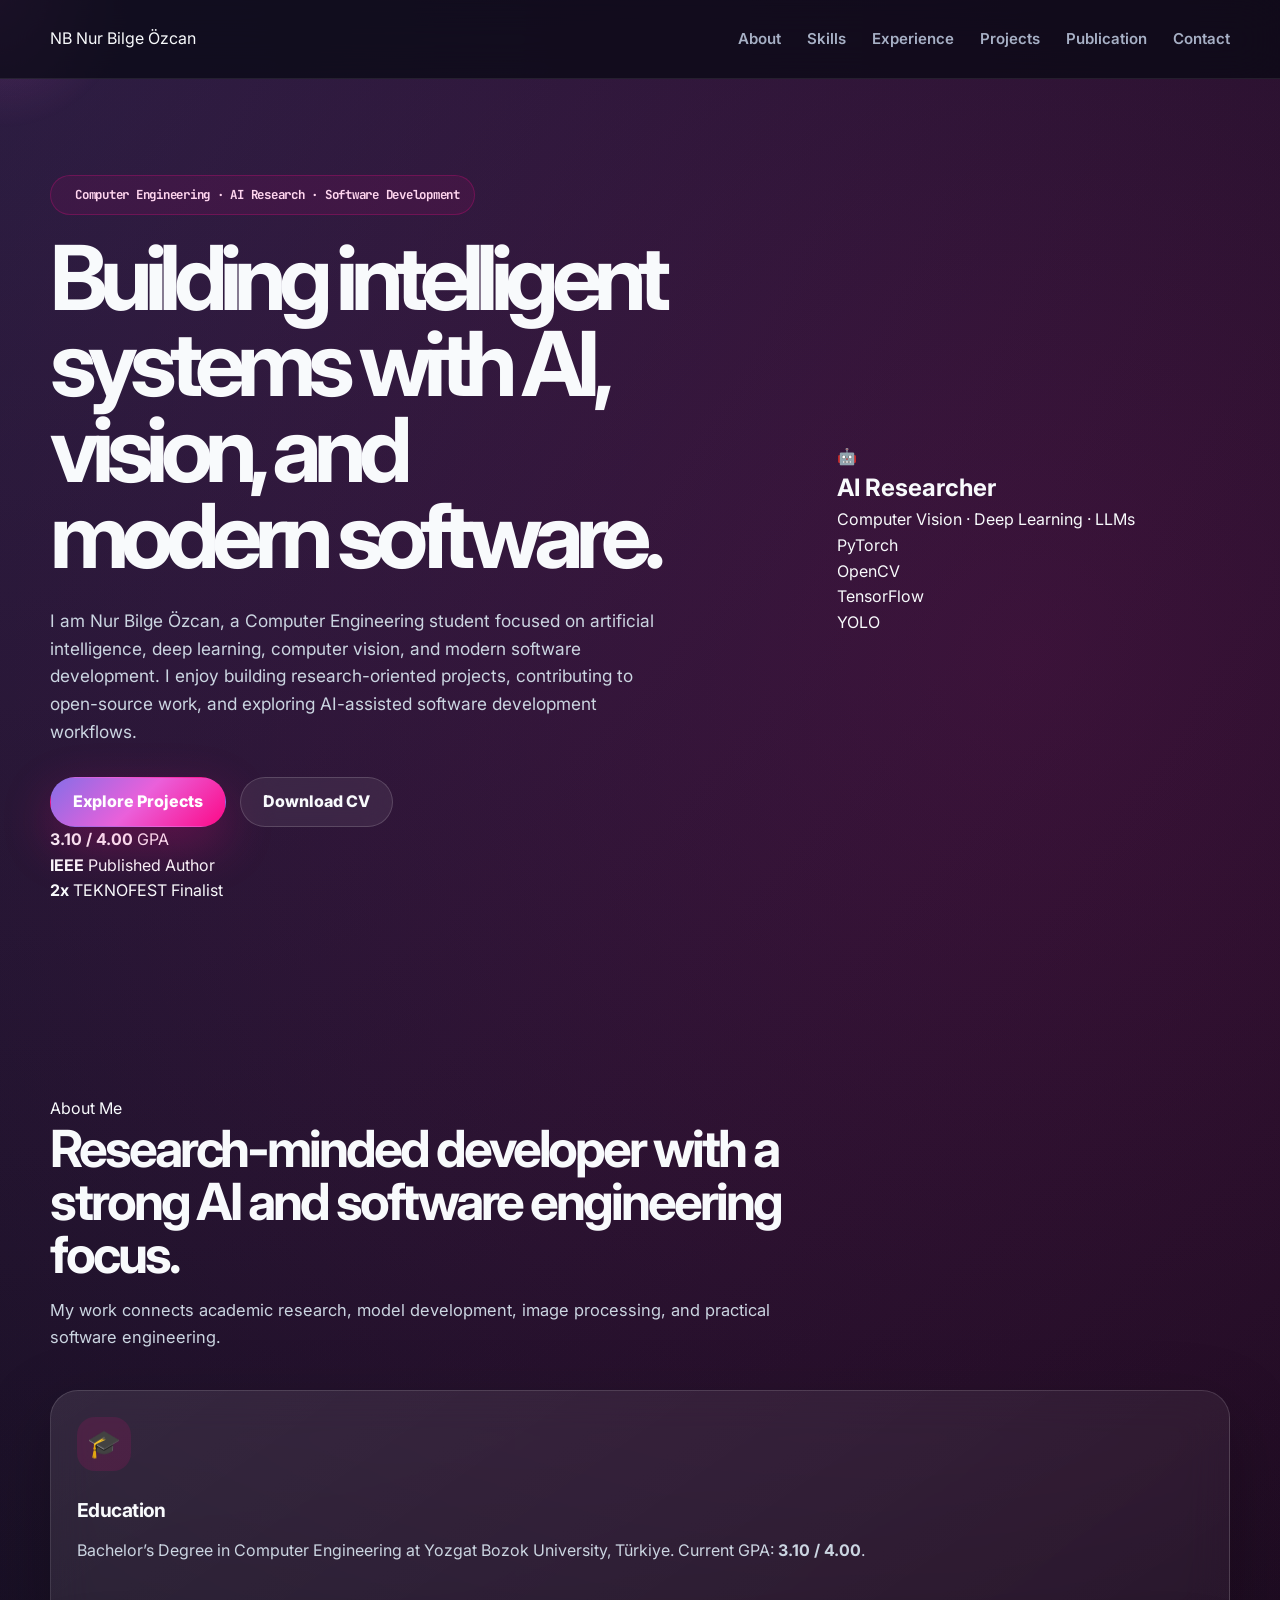
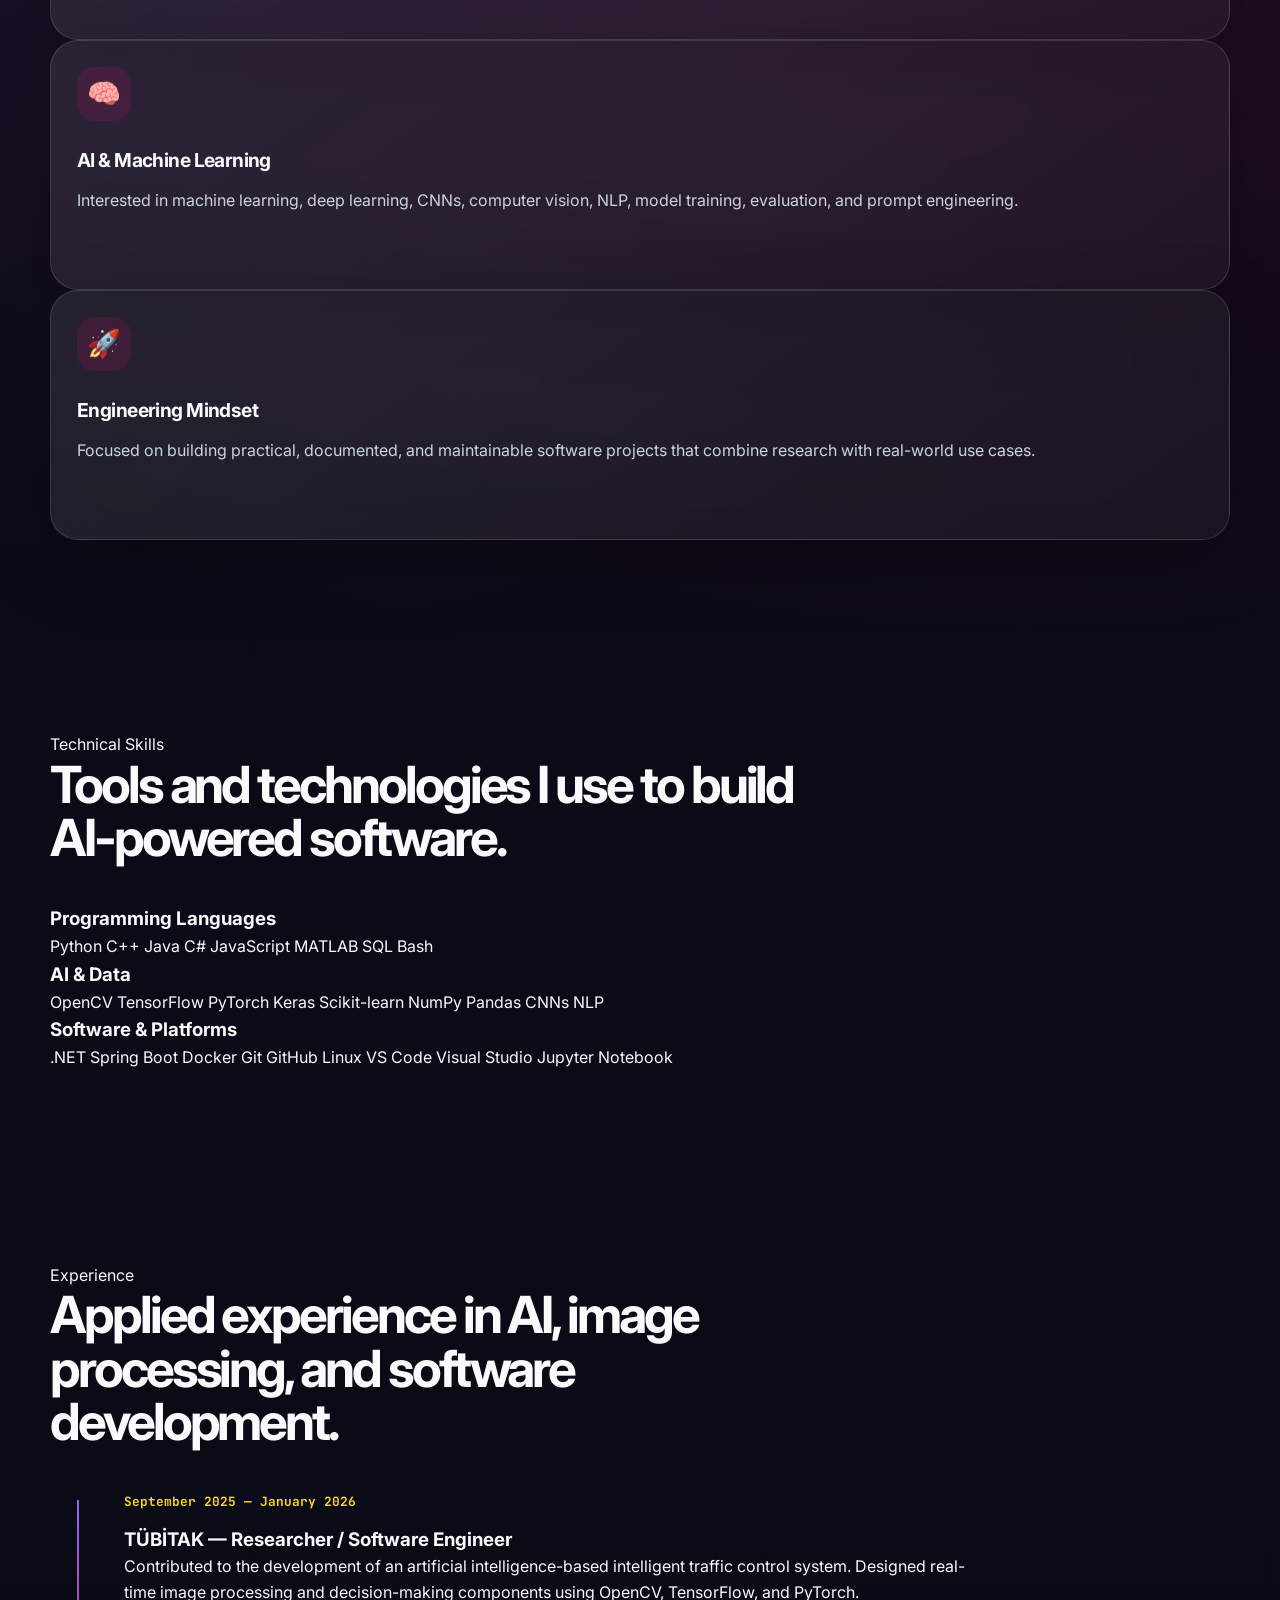
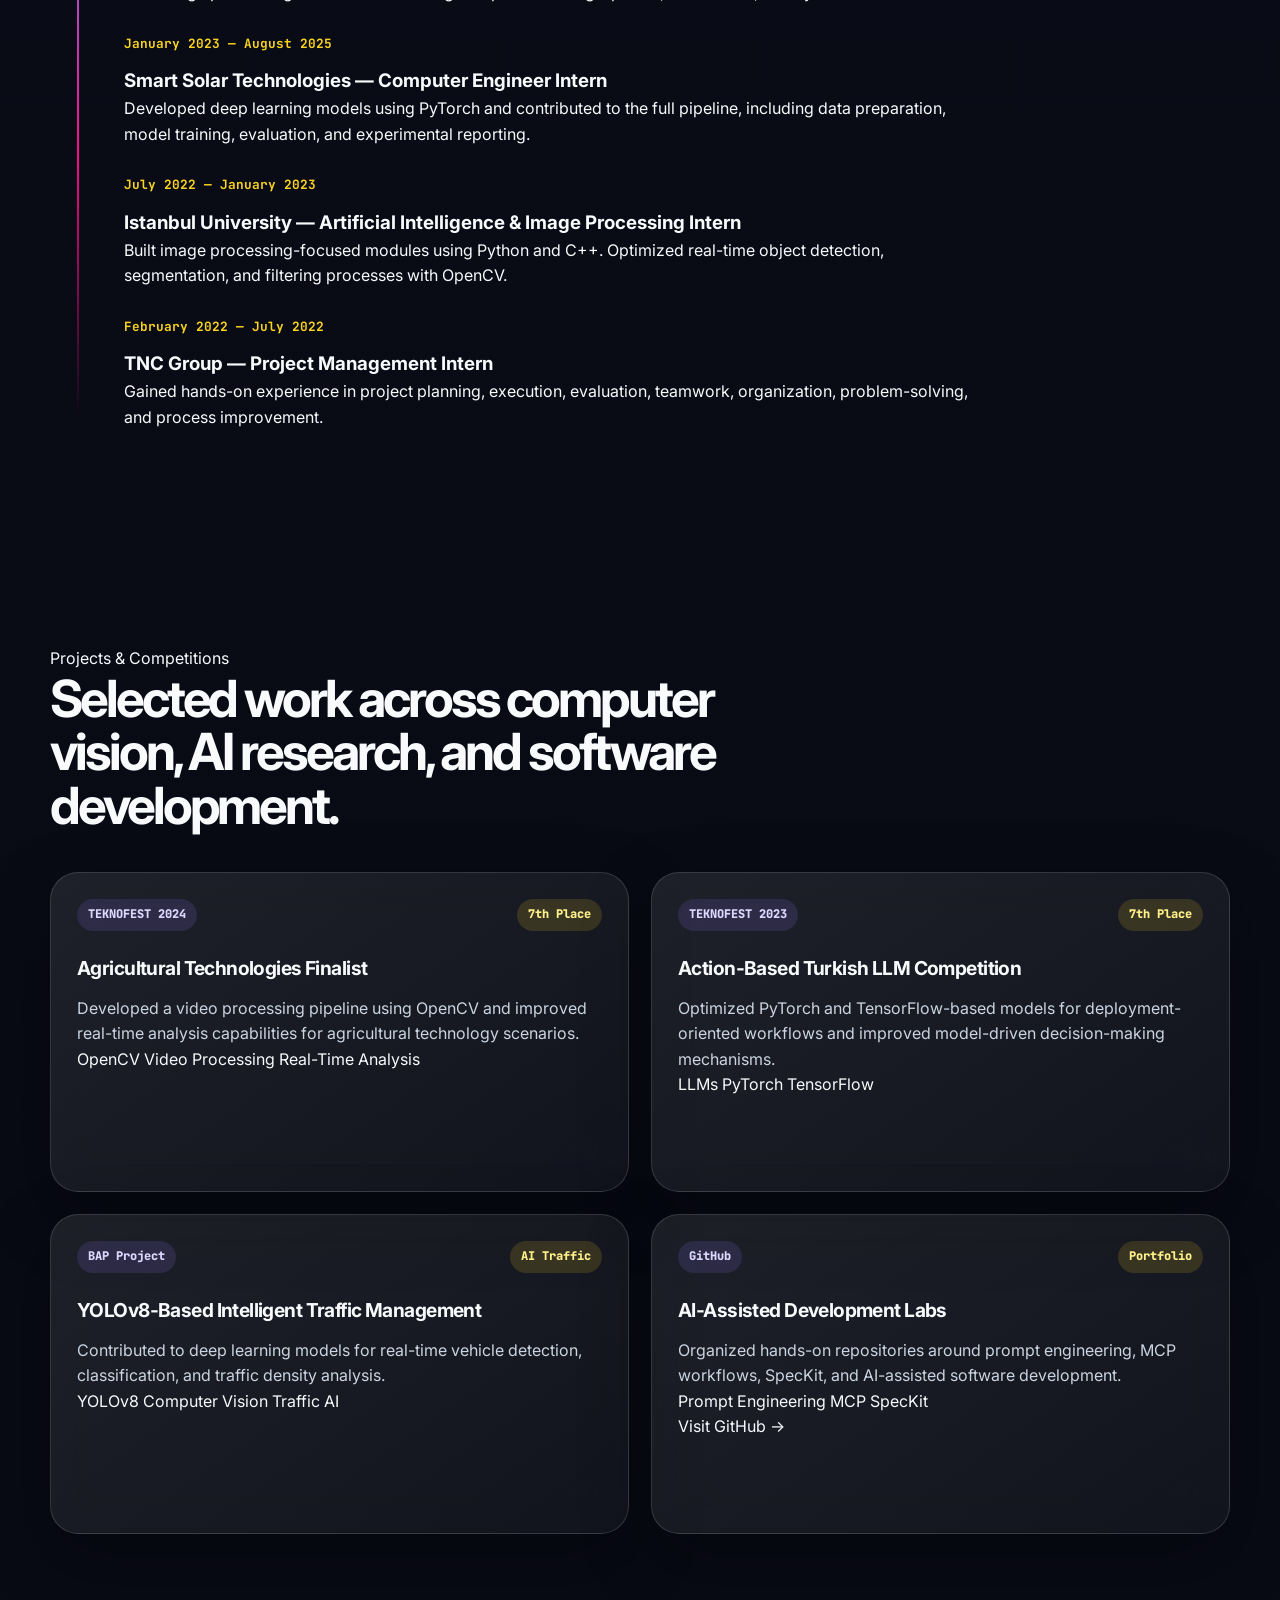
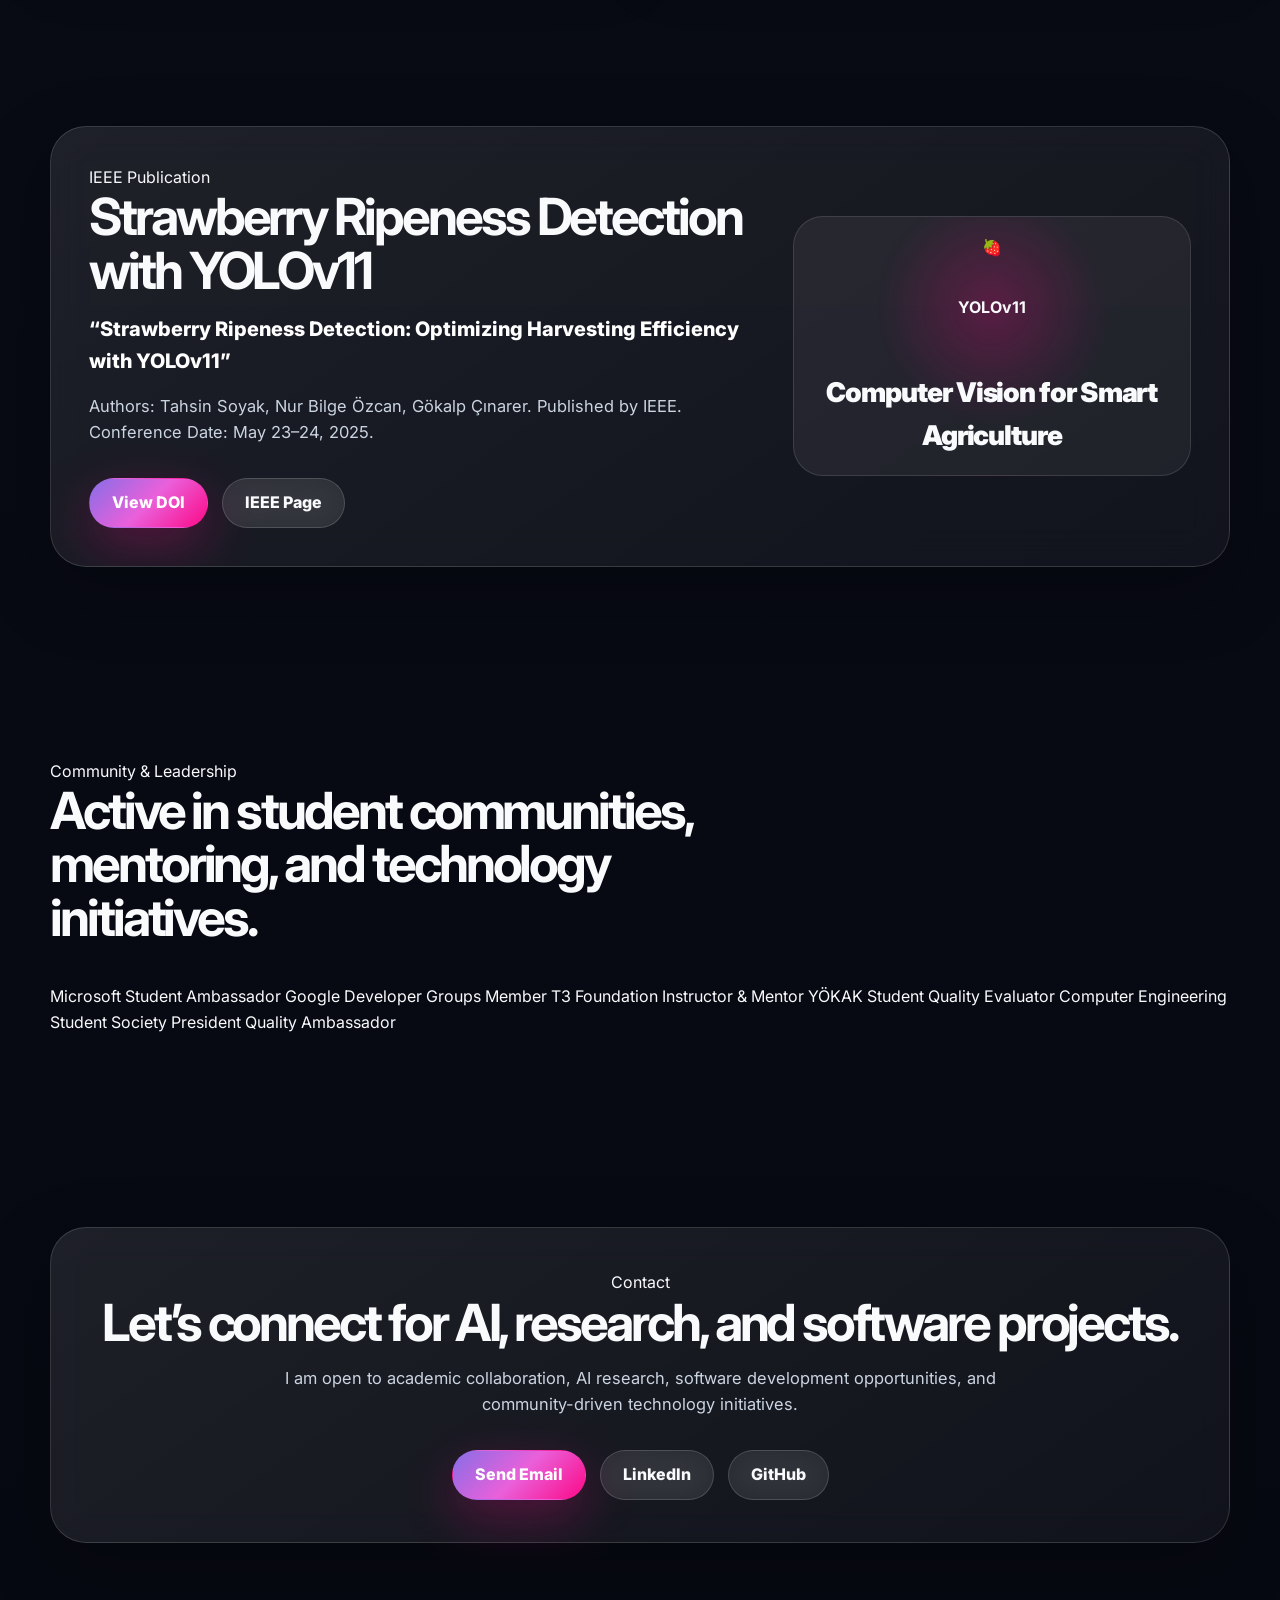
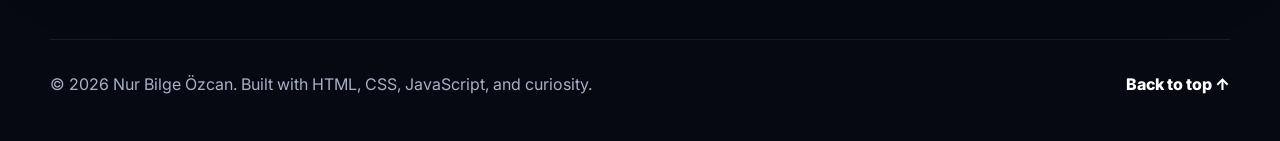
==== commit 61aa0b14: "Update index.html" ====
--- a/index.html
+++ b/index.html
@@ -11,7 +11,13 @@
     content="Nur Bilge Özcan — Computer Engineering student, AI researcher, software developer, IEEE author, and TEKNOFEST finalist."
   />
 
-  <link rel="stylesheet" href="styles.css" />
+  <meta name="theme-color" content="#070912" />
+
+  <script>
+    document.documentElement.classList.add("js");
+  </script>
+
+  <link rel="stylesheet" href="./styles.css?v=2026-05-11" />
 
   <link rel="preconnect" href="https://fonts.googleapis.com" />
   <link rel="preconnect" href="https://fonts.gstatic.com" crossorigin />
@@ -22,18 +28,19 @@
 </head>
 
 <body>
-  <div class="page-glow page-glow-one"></div>
-  <div class="page-glow page-glow-two"></div>
+  <div class="bg-orb orb-one"></div>
+  <div class="bg-orb orb-two"></div>
+  <div class="bg-orb orb-three"></div>
   <div class="cursor-glow" id="cursorGlow"></div>
 
-  <header class="site-header" id="top">
-    <nav class="navbar">
-      <a href="#top" class="logo">
-        <span class="logo-mark">NB</span>
-        <span class="logo-text">Nur Bilge Özcan</span>
+  <header class="site-header">
+    <nav class="navbar" aria-label="Main navigation">
+      <a href="#home" class="brand" aria-label="Go to homepage">
+        <span class="brand-mark">NB</span>
+        <span class="brand-text">Nur Bilge Özcan</span>
       </a>
 
-      <button class="nav-toggle" id="navToggle" aria-label="Open navigation menu">
+      <button class="nav-toggle" id="navToggle" aria-label="Toggle navigation menu">
         <span></span>
         <span></span>
         <span></span>
@@ -41,6 +48,7 @@
 
       <div class="nav-links" id="navLinks">
         <a href="#about">About</a>
+        <a href="#skills">Skills</a>
         <a href="#experience">Experience</a>
         <a href="#projects">Projects</a>
         <a href="#publication">Publication</a>
@@ -51,35 +59,35 @@
 
   <main>
     <!-- HERO -->
-    <section class="hero section">
+    <section class="hero section" id="home">
       <div class="hero-grid">
         <div class="hero-content reveal">
           <div class="eyebrow">
-            <span class="pulse-dot"></span>
+            <span class="status-dot"></span>
             Computer Engineering · AI Research · Software Development
           </div>
 
           <h1>
             Building intelligent systems with
-            <span class="gradient-text">AI, vision, and software engineering.</span>
+            <span>AI, vision, and modern software.</span>
           </h1>
 
           <p class="hero-description">
             I am Nur Bilge Özcan, a Computer Engineering student focused on artificial intelligence,
             deep learning, computer vision, and modern software development. I enjoy building
             research-oriented projects, contributing to open-source work, and exploring AI-assisted
-            engineering workflows.
+            software development workflows.
           </p>
 
           <div class="hero-actions">
-            <a href="#projects" class="btn btn-primary">View Projects</a>
-            <a href="cv.pdf" class="btn btn-secondary" target="_blank" rel="noopener">Download CV</a>
-          </div>
-
-          <div class="hero-meta">
+            <a href="#projects" class="btn btn-primary">Explore Projects</a>
+            <a href="./cv.pdf" class="btn btn-secondary" target="_blank" rel="noopener">Download CV</a>
+          </div>
+
+          <div class="hero-stats">
             <div>
               <strong>3.10 / 4.00</strong>
-              <span>Current GPA</span>
+              <span>GPA</span>
             </div>
             <div>
               <strong>IEEE</strong>
@@ -93,19 +101,20 @@
         </div>
 
         <div class="hero-visual reveal">
-          <div class="orbit-card">
-            <div class="orbit orbit-one"></div>
-            <div class="orbit orbit-two"></div>
-            <div class="profile-core">
-              <span class="core-icon">🤖</span>
+          <div class="ai-card">
+            <div class="ai-ring ring-one"></div>
+            <div class="ai-ring ring-two"></div>
+
+            <div class="ai-core">
+              <span>🤖</span>
               <h2>AI Researcher</h2>
               <p>Computer Vision · Deep Learning · LLMs</p>
             </div>
 
-            <div class="floating-chip chip-one">PyTorch</div>
-            <div class="floating-chip chip-two">OpenCV</div>
-            <div class="floating-chip chip-three">TensorFlow</div>
-            <div class="floating-chip chip-four">YOLO</div>
+            <div class="tech-chip chip-1">PyTorch</div>
+            <div class="tech-chip chip-2">OpenCV</div>
+            <div class="tech-chip chip-3">TensorFlow</div>
+            <div class="tech-chip chip-4">YOLO</div>
           </div>
         </div>
       </div>
@@ -114,14 +123,15 @@
     <!-- ABOUT -->
     <section class="section" id="about">
       <div class="section-heading reveal">
-        <span class="section-kicker">About</span>
-        <h2>Research-minded developer with a strong AI focus.</h2>
+        <span class="section-label">About Me</span>
+        <h2>Research-minded developer with a strong AI and software engineering focus.</h2>
         <p>
-          My work connects academic research, model development, and practical software engineering.
+          My work connects academic research, model development, image processing, and practical
+          software engineering.
         </p>
       </div>
 
-      <div class="about-grid">
+      <div class="card-grid three">
         <article class="glass-card reveal">
           <div class="card-icon">🎓</div>
           <h3>Education</h3>
@@ -135,17 +145,17 @@
           <div class="card-icon">🧠</div>
           <h3>AI & Machine Learning</h3>
           <p>
-            Focused on machine learning, deep learning, CNNs, computer vision, NLP,
+            Interested in machine learning, deep learning, CNNs, computer vision, NLP,
             model training, evaluation, and prompt engineering.
           </p>
         </article>
 
         <article class="glass-card reveal">
-          <div class="card-icon">💻</div>
-          <h3>Software Engineering</h3>
-          <p>
-            Experienced with Python, C++, Java, C#, JavaScript, MATLAB, SQL, Bash,
-            .NET, Spring Boot, Docker, Git, and Linux.
+          <div class="card-icon">🚀</div>
+          <h3>Engineering Mindset</h3>
+          <p>
+            Focused on building practical, documented, and maintainable software projects
+            that combine research with real-world use cases.
           </p>
         </article>
       </div>
@@ -154,14 +164,14 @@
     <!-- SKILLS -->
     <section class="section" id="skills">
       <div class="section-heading reveal">
-        <span class="section-kicker">Skills</span>
-        <h2>Technical toolkit for AI-powered software products.</h2>
-      </div>
-
-      <div class="skills-layout reveal">
-        <div class="skill-column">
-          <h3>Languages</h3>
-          <div class="tag-cloud">
+        <span class="section-label">Technical Skills</span>
+        <h2>Tools and technologies I use to build AI-powered software.</h2>
+      </div>
+
+      <div class="skills-grid">
+        <article class="skill-card reveal">
+          <h3>Programming Languages</h3>
+          <div class="tag-list">
             <span>Python</span>
             <span>C++</span>
             <span>Java</span>
@@ -171,91 +181,93 @@
             <span>SQL</span>
             <span>Bash</span>
           </div>
-        </div>
-
-        <div class="skill-column">
+        </article>
+
+        <article class="skill-card reveal">
           <h3>AI & Data</h3>
-          <div class="tag-cloud">
+          <div class="tag-list">
+            <span>OpenCV</span>
+            <span>TensorFlow</span>
             <span>PyTorch</span>
-            <span>TensorFlow</span>
             <span>Keras</span>
-            <span>OpenCV</span>
             <span>Scikit-learn</span>
             <span>NumPy</span>
             <span>Pandas</span>
             <span>CNNs</span>
-          </div>
-        </div>
-
-        <div class="skill-column">
-          <h3>Engineering</h3>
-          <div class="tag-cloud">
+            <span>NLP</span>
+          </div>
+        </article>
+
+        <article class="skill-card reveal">
+          <h3>Software & Platforms</h3>
+          <div class="tag-list">
             <span>.NET</span>
             <span>Spring Boot</span>
             <span>Docker</span>
             <span>Git</span>
             <span>GitHub</span>
             <span>Linux</span>
-            <span>Agile</span>
-            <span>TDD</span>
-          </div>
-        </div>
+            <span>VS Code</span>
+            <span>Visual Studio</span>
+            <span>Jupyter Notebook</span>
+          </div>
+        </article>
       </div>
     </section>
 
     <!-- EXPERIENCE -->
     <section class="section" id="experience">
       <div class="section-heading reveal">
-        <span class="section-kicker">Experience</span>
-        <h2>Applied AI, image processing, and software development experience.</h2>
+        <span class="section-label">Experience</span>
+        <h2>Applied experience in AI, image processing, and software development.</h2>
       </div>
 
       <div class="timeline">
         <article class="timeline-item reveal">
-          <div class="timeline-dot"></div>
-          <div class="timeline-content">
-            <span class="timeline-date">Sep 2025 — Jan 2026</span>
+          <div class="timeline-marker"></div>
+          <div class="timeline-card">
+            <span class="timeline-date">September 2025 — January 2026</span>
             <h3>TÜBİTAK — Researcher / Software Engineer</h3>
             <p>
-              Contributed to an artificial intelligence-based intelligent traffic control system.
-              Designed real-time image processing and decision-making components using OpenCV,
-              TensorFlow, and PyTorch.
+              Contributed to the development of an artificial intelligence-based intelligent traffic
+              control system. Designed real-time image processing and decision-making components
+              using OpenCV, TensorFlow, and PyTorch.
             </p>
           </div>
         </article>
 
         <article class="timeline-item reveal">
-          <div class="timeline-dot"></div>
-          <div class="timeline-content">
-            <span class="timeline-date">Jan 2023 — Aug 2025</span>
+          <div class="timeline-marker"></div>
+          <div class="timeline-card">
+            <span class="timeline-date">January 2023 — August 2025</span>
             <h3>Smart Solar Technologies — Computer Engineer Intern</h3>
             <p>
-              Developed deep learning models with PyTorch and contributed to data preparation,
-              model training, evaluation, and experimental reporting workflows.
+              Developed deep learning models using PyTorch and contributed to the full pipeline,
+              including data preparation, model training, evaluation, and experimental reporting.
             </p>
           </div>
         </article>
 
         <article class="timeline-item reveal">
-          <div class="timeline-dot"></div>
-          <div class="timeline-content">
-            <span class="timeline-date">Jul 2022 — Jan 2023</span>
-            <h3>Istanbul University — AI & Image Processing Intern</h3>
+          <div class="timeline-marker"></div>
+          <div class="timeline-card">
+            <span class="timeline-date">July 2022 — January 2023</span>
+            <h3>Istanbul University — Artificial Intelligence & Image Processing Intern</h3>
             <p>
-              Built image processing modules using Python and C++. Optimized real-time object
-              detection, segmentation, and filtering processes with OpenCV.
+              Built image processing-focused modules using Python and C++. Optimized real-time
+              object detection, segmentation, and filtering processes with OpenCV.
             </p>
           </div>
         </article>
 
         <article class="timeline-item reveal">
-          <div class="timeline-dot"></div>
-          <div class="timeline-content">
-            <span class="timeline-date">Feb 2022 — Jul 2022</span>
+          <div class="timeline-marker"></div>
+          <div class="timeline-card">
+            <span class="timeline-date">February 2022 — July 2022</span>
             <h3>TNC Group — Project Management Intern</h3>
             <p>
-              Gained hands-on experience in project initiation, planning, execution, evaluation,
-              teamwork, problem-solving, organization, and process improvement.
+              Gained hands-on experience in project planning, execution, evaluation, teamwork,
+              organization, problem-solving, and process improvement.
             </p>
           </div>
         </article>
@@ -265,8 +277,8 @@
     <!-- PROJECTS -->
     <section class="section" id="projects">
       <div class="section-heading reveal">
-        <span class="section-kicker">Projects & Competitions</span>
-        <h2>Selected work across AI research, computer vision, and software labs.</h2>
+        <span class="section-label">Projects & Competitions</span>
+        <h2>Selected work across computer vision, AI research, and software development.</h2>
       </div>
 
       <div class="project-grid">
@@ -277,13 +289,13 @@
           </div>
           <h3>Agricultural Technologies Finalist</h3>
           <p>
-            Developed a video processing pipeline using OpenCV to improve real-time
-            system analysis capabilities in the Agricultural Technologies category.
-          </p>
-          <div class="project-tags">
+            Developed a video processing pipeline using OpenCV and improved real-time analysis
+            capabilities for agricultural technology scenarios.
+          </p>
+          <div class="tag-list">
             <span>OpenCV</span>
             <span>Video Processing</span>
-            <span>Real-Time AI</span>
+            <span>Real-Time Analysis</span>
           </div>
         </article>
 
@@ -294,10 +306,10 @@
           </div>
           <h3>Action-Based Turkish LLM Competition</h3>
           <p>
-            Optimized PyTorch and TensorFlow-based models for production-oriented deployment
-            and improved model-driven decision-making mechanisms.
-          </p>
-          <div class="project-tags">
+            Optimized PyTorch and TensorFlow-based models for deployment-oriented workflows and
+            improved model-driven decision-making mechanisms.
+          </p>
+          <div class="tag-list">
             <span>LLMs</span>
             <span>PyTorch</span>
             <span>TensorFlow</span>
@@ -311,10 +323,10 @@
           </div>
           <h3>YOLOv8-Based Intelligent Traffic Management</h3>
           <p>
-            Contributed to deep learning models for real-time vehicle detection,
-            classification, and traffic density analysis.
-          </p>
-          <div class="project-tags">
+            Contributed to deep learning models for real-time vehicle detection, classification,
+            and traffic density analysis.
+          </p>
+          <div class="tag-list">
             <span>YOLOv8</span>
             <span>Computer Vision</span>
             <span>Traffic AI</span>
@@ -328,15 +340,15 @@
           </div>
           <h3>AI-Assisted Development Labs</h3>
           <p>
-            Organized hands-on learning repositories around prompt engineering,
-            MCP workflows, SpecKit, and AI-assisted software development.
-          </p>
-          <div class="project-tags">
-            <span>GitHub</span>
+            Organized hands-on repositories around prompt engineering, MCP workflows, SpecKit,
+            and AI-assisted software development.
+          </p>
+          <div class="tag-list">
+            <span>Prompt Engineering</span>
+            <span>MCP</span>
             <span>SpecKit</span>
-            <span>MCP</span>
-          </div>
-          <a class="inline-link" href="https://github.com/NurBilgeOZCAN" target="_blank" rel="noopener">
+          </div>
+          <a class="text-link" href="https://github.com/NurBilgeOZCAN" target="_blank" rel="noopener">
             Visit GitHub →
           </a>
         </article>
@@ -344,18 +356,19 @@
     </section>
 
     <!-- PUBLICATION -->
-    <section class="section publication-section" id="publication">
+    <section class="section" id="publication">
       <div class="publication-card reveal">
-        <div>
-          <span class="section-kicker">IEEE Publication</span>
-          <h2>Strawberry Ripeness Detection</h2>
+        <div class="publication-content">
+          <span class="section-label">IEEE Publication</span>
+          <h2>Strawberry Ripeness Detection with YOLOv11</h2>
           <p class="publication-title">
             “Strawberry Ripeness Detection: Optimizing Harvesting Efficiency with YOLOv11”
           </p>
           <p>
             Authors: Tahsin Soyak, Nur Bilge Özcan, Gökalp Çınarer.
-            Published by IEEE, Conference Date: May 23–24, 2025.
-          </p>
+            Published by IEEE. Conference Date: May 23–24, 2025.
+          </p>
+
           <div class="publication-actions">
             <a
               href="https://doi.org/10.1109/ICHORA65333.2025.11017268"
@@ -365,6 +378,7 @@
             >
               View DOI
             </a>
+
             <a
               href="https://ieeexplore.ieee.org/document/11017268"
               class="btn btn-secondary"
@@ -377,21 +391,21 @@
         </div>
 
         <div class="publication-visual">
-          <div class="strawberry">🍓</div>
-          <span>YOLOv11</span>
-          <small>Computer Vision for Smart Agriculture</small>
+          <div class="strawberry-icon">🍓</div>
+          <strong>YOLOv11</strong>
+          <span>Computer Vision for Smart Agriculture</span>
         </div>
       </div>
     </section>
 
-    <!-- VOLUNTEER -->
-    <section class="section" id="volunteer">
+    <!-- COMMUNITY -->
+    <section class="section" id="community">
       <div class="section-heading reveal">
-        <span class="section-kicker">Community</span>
-        <h2>Leadership, mentoring, and student community involvement.</h2>
-      </div>
-
-      <div class="community-grid reveal">
+        <span class="section-label">Community & Leadership</span>
+        <h2>Active in student communities, mentoring, and technology initiatives.</h2>
+      </div>
+
+      <div class="community-list reveal">
         <span>Microsoft Student Ambassador</span>
         <span>Google Developer Groups Member</span>
         <span>T3 Foundation Instructor & Mentor</span>
@@ -404,7 +418,7 @@
     <!-- CONTACT -->
     <section class="section contact-section" id="contact">
       <div class="contact-card reveal">
-        <span class="section-kicker">Contact</span>
+        <span class="section-label">Contact</span>
         <h2>Let’s connect for AI, research, and software projects.</h2>
         <p>
           I am open to academic collaboration, AI research, software development opportunities,
@@ -435,10 +449,10 @@
   </main>
 
   <footer class="footer">
-    <p>© <span id="year"></span> Nur Bilge Özcan. Built with HTML, CSS, JavaScript, and curiosity.</p>
-    <a href="#top">Back to top ↑</a>
+    <p>© <span id="year">2026</span> Nur Bilge Özcan. Built with HTML, CSS, JavaScript, and curiosity.</p>
+    <a href="#home">Back to top ↑</a>
   </footer>
 
-  <script src="script.js"></script>
+  <script src="./script.js?v=2026-05-11" defer></script>
 </body>
 </html>
--- a/styles.css
+++ b/styles.css
@@ -1,15 +1,967 @@
-
-:root{--bg:#0f1724;--card:#0b1220;--accent:#06b6d4;--muted:#94a3b8}
-*{box-sizing:border-box}body{font-family:Inter,ui-sans-serif,system-ui,Segoe UI,Roboto,'Helvetica Neue',Arial;background:#f7fafc;color:#0f1724;margin:0;line-height:1.6}
-.container{max-width:1000px;margin:0 auto;padding:24px}
-.hero{background:linear-gradient(180deg,#e6fffa,#ffffff);padding:36px 0;border-bottom:1px solid #e6eef2}
-.hero h1{margin:0;font-size:2.2rem}
-.hero .subtitle{color:#0f1724;opacity:.8}
-.nav{margin-top:12px}
-.nav a{margin-right:12px;text-decoration:none;color:#065f46}
-h2{margin-top:28px}
-.card{background:#fff;border:1px solid #e6eef2;padding:12px;border-radius:8px;margin-bottom:12px;box-shadow:0 6px 18px rgba(2,6,23,0.04)}
-.skills-grid{display:grid;grid-template-columns:repeat(auto-fit,minmax(220px,1fr));gap:12px}
-footer.footer{background:#061125;color:#94a3b8;padding:18px;margin-top:28px;text-align:center}
-a{color:var(--accent)}
-@media (max-width:600px){.hero h1{font-size:1.6rem}}
+:root {
+  --bg: #070912;
+  --bg-soft: #0d1020;
+  --card: rgba(255, 255, 255, 0.075);
+  --card-strong: rgba(255, 255, 255, 0.12);
+  --border: rgba(255, 255, 255, 0.14);
+  --text: #f8fafc;
+  --muted: #a7b0c5;
+  --muted-strong: #cbd5e1;
+  --purple: #866ee7;
+  --pink: #ea60da;
+  --hot-pink: #fc0987;
+  --yellow: #fbd41d;
+  --blue: #38bdf8;
+  --green: #22c55e;
+  --shadow: 0 30px 100px rgba(0, 0, 0, 0.45);
+  --radius: 28px;
+  --radius-sm: 18px;
+  --max-width: 1180px;
+}
+
+* {
+  box-sizing: border-box;
+  margin: 0;
+  padding: 0;
+}
+
+html {
+  scroll-behavior: smooth;
+}
+
+body {
+  min-height: 100vh;
+  overflow-x: hidden;
+  background:
+    radial-gradient(circle at top left, rgba(134, 110, 231, 0.2), transparent 34%),
+    radial-gradient(circle at 80% 10%, rgba(252, 9, 135, 0.18), transparent 30%),
+    linear-gradient(180deg, #070912 0%, #090b16 40%, #070912 100%);
+  color: var(--text);
+  font-family: "Inter", system-ui, -apple-system, BlinkMacSystemFont, "Segoe UI", sans-serif;
+  line-height: 1.6;
+}
+
+a {
+  color: inherit;
+  text-decoration: none;
+}
+
+button {
+  font: inherit;
+}
+
+::selection {
+  background: rgba(252, 9, 135, 0.35);
+  color: #ffffff;
+}
+
+.page-glow {
+  position: fixed;
+  z-index: -5;
+  width: 520px;
+  height: 520px;
+  border-radius: 999px;
+  filter: blur(90px);
+  opacity: 0.28;
+  pointer-events: none;
+}
+
+.page-glow-one {
+  top: -200px;
+  left: -160px;
+  background: var(--purple);
+}
+
+.page-glow-two {
+  right: -180px;
+  bottom: 12%;
+  background: var(--hot-pink);
+}
+
+.cursor-glow {
+  position: fixed;
+  z-index: -3;
+  width: 260px;
+  height: 260px;
+  border-radius: 999px;
+  pointer-events: none;
+  background: radial-gradient(circle, rgba(234, 96, 218, 0.18), transparent 70%);
+  transform: translate(-50%, -50%);
+  transition: opacity 0.25s ease;
+}
+
+.section {
+  width: min(var(--max-width), calc(100% - 40px));
+  margin: 0 auto;
+  padding: 96px 0;
+}
+
+.site-header {
+  position: sticky;
+  top: 0;
+  z-index: 50;
+  backdrop-filter: blur(22px);
+  background: rgba(7, 9, 18, 0.72);
+  border-bottom: 1px solid rgba(255, 255, 255, 0.08);
+}
+
+.navbar {
+  width: min(var(--max-width), calc(100% - 40px));
+  height: 78px;
+  margin: 0 auto;
+  display: flex;
+  align-items: center;
+  justify-content: space-between;
+}
+
+.logo {
+  display: inline-flex;
+  align-items: center;
+  gap: 12px;
+  font-weight: 800;
+  letter-spacing: -0.04em;
+}
+
+.logo-mark {
+  display: grid;
+  place-items: center;
+  width: 42px;
+  height: 42px;
+  border-radius: 14px;
+  background: linear-gradient(135deg, var(--purple), var(--hot-pink));
+  color: #ffffff;
+  box-shadow: 0 14px 40px rgba(252, 9, 135, 0.28);
+}
+
+.logo-text {
+  font-size: 1rem;
+}
+
+.nav-links {
+  display: flex;
+  align-items: center;
+  gap: 26px;
+}
+
+.nav-links a {
+  position: relative;
+  color: var(--muted);
+  font-size: 0.94rem;
+  font-weight: 600;
+  transition: color 0.25s ease;
+}
+
+.nav-links a::after {
+  content: "";
+  position: absolute;
+  left: 0;
+  bottom: -8px;
+  width: 0%;
+  height: 2px;
+  border-radius: 999px;
+  background: linear-gradient(90deg, var(--purple), var(--hot-pink));
+  transition: width 0.25s ease;
+}
+
+.nav-links a:hover {
+  color: var(--text);
+}
+
+.nav-links a:hover::after {
+  width: 100%;
+}
+
+.nav-toggle {
+  display: none;
+  width: 44px;
+  height: 44px;
+  border: 1px solid var(--border);
+  border-radius: 14px;
+  background: rgba(255, 255, 255, 0.06);
+  cursor: pointer;
+}
+
+.nav-toggle span {
+  display: block;
+  width: 18px;
+  height: 2px;
+  margin: 4px auto;
+  border-radius: 999px;
+  background: var(--text);
+}
+
+/* HERO */
+
+.hero {
+  min-height: calc(100vh - 78px);
+  display: flex;
+  align-items: center;
+}
+
+.hero-grid {
+  width: 100%;
+  display: grid;
+  grid-template-columns: minmax(0, 1.12fr) minmax(340px, 0.88fr);
+  align-items: center;
+  gap: 70px;
+}
+
+.eyebrow,
+.section-kicker {
+  display: inline-flex;
+  align-items: center;
+  gap: 10px;
+  width: fit-content;
+  margin-bottom: 20px;
+  padding: 9px 14px;
+  border: 1px solid rgba(252, 9, 135, 0.25);
+  border-radius: 999px;
+  background: rgba(252, 9, 135, 0.08);
+  color: #ffd5ef;
+  font-family: "JetBrains Mono", monospace;
+  font-size: 0.78rem;
+  font-weight: 700;
+  letter-spacing: -0.02em;
+}
+
+.pulse-dot {
+  width: 9px;
+  height: 9px;
+  border-radius: 999px;
+  background: var(--green);
+  box-shadow: 0 0 0 0 rgba(34, 197, 94, 0.7);
+  animation: pulse 1.8s infinite;
+}
+
+.hero h1 {
+  max-width: 860px;
+  font-size: clamp(3rem, 7vw, 6.3rem);
+  line-height: 0.96;
+  letter-spacing: -0.085em;
+}
+
+.gradient-text {
+  display: block;
+  margin-top: 10px;
+  background: linear-gradient(90deg, #ffffff, var(--pink), var(--hot-pink), var(--yellow));
+  background-size: 220% auto;
+  background-clip: text;
+  -webkit-background-clip: text;
+  color: transparent;
+  animation: gradientMove 5s ease-in-out infinite alternate;
+}
+
+.hero-description {
+  max-width: 720px;
+  margin-top: 28px;
+  color: var(--muted-strong);
+  font-size: 1.08rem;
+}
+
+.hero-actions,
+.contact-actions,
+.publication-actions {
+  display: flex;
+  flex-wrap: wrap;
+  gap: 14px;
+  margin-top: 32px;
+}
+
+.btn {
+  position: relative;
+  display: inline-flex;
+  align-items: center;
+  justify-content: center;
+  min-height: 50px;
+  padding: 0 22px;
+  border-radius: 999px;
+  border: 1px solid transparent;
+  font-weight: 800;
+  overflow: hidden;
+  isolation: isolate;
+  transition: transform 0.25s ease, border-color 0.25s ease, background 0.25s ease;
+}
+
+.btn:hover {
+  transform: translateY(-3px);
+}
+
+.btn-primary {
+  background: linear-gradient(135deg, var(--purple), var(--pink), var(--hot-pink));
+  color: #ffffff;
+  box-shadow: 0 18px 50px rgba(252, 9, 135, 0.28);
+}
+
+.btn-primary::before {
+  content: "";
+  position: absolute;
+  inset: 0;
+  z-index: -1;
+  background: linear-gradient(135deg, var(--hot-pink), var(--yellow), var(--purple));
+  opacity: 0;
+  transition: opacity 0.25s ease;
+}
+
+.btn-primary:hover::before {
+  opacity: 1;
+}
+
+.btn-secondary {
+  border-color: rgba(255, 255, 255, 0.16);
+  background: rgba(255, 255, 255, 0.07);
+  color: var(--text);
+  backdrop-filter: blur(16px);
+}
+
+.hero-meta {
+  display: grid;
+  grid-template-columns: repeat(3, minmax(0, 1fr));
+  gap: 14px;
+  max-width: 650px;
+  margin-top: 38px;
+}
+
+.hero-meta div {
+  padding: 18px;
+  border: 1px solid var(--border);
+  border-radius: var(--radius-sm);
+  background: rgba(255, 255, 255, 0.06);
+}
+
+.hero-meta strong {
+  display: block;
+  font-size: 1.4rem;
+  line-height: 1;
+  color: #ffffff;
+}
+
+.hero-meta span {
+  display: block;
+  margin-top: 7px;
+  color: var(--muted);
+  font-size: 0.88rem;
+}
+
+.hero-visual {
+  display: flex;
+  justify-content: center;
+}
+
+.orbit-card {
+  position: relative;
+  display: grid;
+  place-items: center;
+  width: min(430px, 100%);
+  aspect-ratio: 1;
+  border: 1px solid var(--border);
+  border-radius: 44px;
+  background:
+    radial-gradient(circle at 50% 50%, rgba(252, 9, 135, 0.16), transparent 44%),
+    linear-gradient(145deg, rgba(255, 255, 255, 0.12), rgba(255, 255, 255, 0.04));
+  box-shadow: var(--shadow);
+  overflow: hidden;
+}
+
+.orbit-card::before {
+  content: "";
+  position: absolute;
+  inset: -70px;
+  background: conic-gradient(from 0deg, transparent, rgba(252, 9, 135, 0.4), transparent, rgba(134, 110, 231, 0.42), transparent);
+  animation: rotate 9s linear infinite;
+}
+
+.orbit-card::after {
+  content: "";
+  position: absolute;
+  inset: 1px;
+  border-radius: 43px;
+  background: rgba(7, 9, 18, 0.82);
+}
+
+.orbit,
+.profile-core,
+.floating-chip {
+  position: absolute;
+  z-index: 2;
+}
+
+.orbit {
+  border: 1px dashed rgba(255, 255, 255, 0.22);
+  border-radius: 999px;
+}
+
+.orbit-one {
+  width: 72%;
+  height: 72%;
+  animation: rotate 18s linear infinite;
+}
+
+.orbit-two {
+  width: 52%;
+  height: 52%;
+  animation: rotateReverse 14s linear infinite;
+}
+
+.profile-core {
+  display: grid;
+  place-items: center;
+  width: 210px;
+  height: 210px;
+  padding: 24px;
+  border: 1px solid rgba(255, 255, 255, 0.16);
+  border-radius: 999px;
+  background: linear-gradient(145deg, rgba(134, 110, 231, 0.18), rgba(252, 9, 135, 0.14));
+  text-align: center;
+  backdrop-filter: blur(22px);
+}
+
+.core-icon {
+  font-size: 2.4rem;
+}
+
+.profile-core h2 {
+  margin-top: 8px;
+  font-size: 1.15rem;
+}
+
+.profile-core p {
+  color: var(--muted);
+  font-size: 0.83rem;
+}
+
+.floating-chip {
+  padding: 9px 13px;
+  border: 1px solid rgba(255, 255, 255, 0.16);
+  border-radius: 999px;
+  background: rgba(255, 255, 255, 0.09);
+  color: #ffffff;
+  font-family: "JetBrains Mono", monospace;
+  font-size: 0.78rem;
+  font-weight: 700;
+  box-shadow: 0 14px 35px rgba(0, 0, 0, 0.25);
+  animation: float 4s ease-in-out infinite;
+}
+
+.chip-one {
+  top: 72px;
+  left: 52px;
+}
+
+.chip-two {
+  top: 112px;
+  right: 34px;
+  animation-delay: 0.4s;
+}
+
+.chip-three {
+  bottom: 84px;
+  left: 30px;
+  animation-delay: 0.8s;
+}
+
+.chip-four {
+  right: 60px;
+  bottom: 56px;
+  animation-delay: 1.2s;
+}
+
+/* COMMON SECTIONS */
+
+.section-heading {
+  max-width: 760px;
+  margin-bottom: 40px;
+}
+
+.section-heading h2,
+.publication-card h2,
+.contact-card h2 {
+  font-size: clamp(2rem, 4vw, 3.35rem);
+  line-height: 1.04;
+  letter-spacing: -0.06em;
+}
+
+.section-heading p,
+.contact-card p,
+.publication-card p {
+  margin-top: 16px;
+  color: var(--muted-strong);
+  font-size: 1.03rem;
+}
+
+.about-grid,
+.project-grid {
+  display: grid;
+  grid-template-columns: repeat(3, minmax(0, 1fr));
+  gap: 22px;
+}
+
+.glass-card,
+.project-card,
+.skill-column,
+.timeline-content,
+.publication-card,
+.contact-card {
+  border: 1px solid var(--border);
+  background:
+    linear-gradient(145deg, rgba(255, 255, 255, 0.095), rgba(255, 255, 255, 0.045));
+  box-shadow: 0 24px 70px rgba(0, 0, 0, 0.25);
+  backdrop-filter: blur(20px);
+}
+
+.glass-card,
+.project-card,
+.skill-column {
+  min-height: 250px;
+  padding: 26px;
+  border-radius: var(--radius);
+  transition: transform 0.25s ease, border-color 0.25s ease, background 0.25s ease;
+}
+
+.glass-card:hover,
+.project-card:hover,
+.skill-column:hover {
+  transform: translateY(-8px);
+  border-color: rgba(252, 9, 135, 0.35);
+  background:
+    linear-gradient(145deg, rgba(252, 9, 135, 0.11), rgba(134, 110, 231, 0.08));
+}
+
+.card-icon {
+  display: grid;
+  place-items: center;
+  width: 54px;
+  height: 54px;
+  margin-bottom: 24px;
+  border-radius: 18px;
+  background: rgba(252, 9, 135, 0.12);
+  font-size: 1.7rem;
+}
+
+.glass-card h3,
+.project-card h3,
+.skill-column h3,
+.timeline-content h3 {
+  margin-bottom: 12px;
+  font-size: 1.2rem;
+  letter-spacing: -0.03em;
+}
+
+.glass-card p,
+.project-card p,
+.timeline-content p {
+  color: var(--muted-strong);
+}
+
+/* SKILLS */
+
+.skills-layout {
+  display: grid;
+  grid-template-columns: repeat(3, minmax(0, 1fr));
+  gap: 22px;
+}
+
+.tag-cloud,
+.project-tags {
+  display: flex;
+  flex-wrap: wrap;
+  gap: 10px;
+  margin-top: 18px;
+}
+
+.tag-cloud span,
+.project-tags span,
+.community-grid span {
+  display: inline-flex;
+  align-items: center;
+  min-height: 34px;
+  padding: 7px 12px;
+  border: 1px solid rgba(255, 255, 255, 0.13);
+  border-radius: 999px;
+  background: rgba(255, 255, 255, 0.07);
+  color: #e2e8f0;
+  font-size: 0.86rem;
+  font-weight: 700;
+}
+
+/* TIMELINE */
+
+.timeline {
+  position: relative;
+  max-width: 920px;
+  margin-left: 14px;
+}
+
+.timeline::before {
+  content: "";
+  position: absolute;
+  top: 12px;
+  left: 13px;
+  width: 2px;
+  height: calc(100% - 24px);
+  background: linear-gradient(var(--purple), var(--hot-pink), transparent);
+}
+
+.timeline-item {
+  position: relative;
+  display: grid;
+  grid-template-columns: 42px 1fr;
+  gap: 18px;
+  margin-bottom: 24px;
+}
+
+.timeline-dot {
+  position: relative;
+  z-index: 2;
+  width: 28px;
+  height: 28px;
+  margin-top: 24px;
+  border: 7px solid #111827;
+  border-radius: 999px;
+  background: linear-gradient(135deg, var(--purple), var(--hot-pink));
+  box-shadow: 0 0 0 8px rgba(252, 9, 135, 0.1);
+}
+
+.timeline-content {
+  padding: 24px;
+  border-radius: var(--radius);
+}
+
+.timeline-date {
+  display: inline-flex;
+  margin-bottom: 12px;
+  color: var(--yellow);
+  font-family: "JetBrains Mono", monospace;
+  font-size: 0.8rem;
+  font-weight: 700;
+}
+
+/* PROJECTS */
+
+.project-grid {
+  grid-template-columns: repeat(2, minmax(0, 1fr));
+}
+
+.project-card {
+  min-height: 320px;
+}
+
+.project-top {
+  display: flex;
+  align-items: center;
+  justify-content: space-between;
+  gap: 14px;
+  margin-bottom: 22px;
+}
+
+.project-badge,
+.project-rank {
+  display: inline-flex;
+  align-items: center;
+  min-height: 32px;
+  padding: 6px 11px;
+  border-radius: 999px;
+  font-family: "JetBrains Mono", monospace;
+  font-size: 0.75rem;
+  font-weight: 800;
+}
+
+.project-badge {
+  background: rgba(134, 110, 231, 0.16);
+  color: #ddd6fe;
+}
+
+.project-rank {
+  background: rgba(251, 212, 29, 0.14);
+  color: #fef08a;
+}
+
+.inline-link {
+  display: inline-flex;
+  margin-top: 20px;
+  color: #ffffff;
+  font-weight: 800;
+}
+
+/* PUBLICATION */
+
+.publication-section {
+  padding-top: 70px;
+}
+
+.publication-card {
+  display: grid;
+  grid-template-columns: 1.25fr 0.75fr;
+  align-items: center;
+  gap: 40px;
+  padding: 38px;
+  border-radius: 36px;
+  overflow: hidden;
+}
+
+.publication-title {
+  color: #ffffff !important;
+  font-size: 1.25rem !important;
+  font-weight: 800;
+}
+
+.publication-visual {
+  display: grid;
+  place-items: center;
+  min-height: 260px;
+  border: 1px solid rgba(255, 255, 255, 0.12);
+  border-radius: 30px;
+  background:
+    radial-gradient(circle at 50% 35%, rgba(252, 9, 135, 0.25), transparent 45%),
+    rgba(255, 255, 255, 0.06);
+  text-align: center;
+}
+
+.strawberry {
+  font-size: 5rem;
+  filter: drop-shadow(0 20px 50px rgba(252, 9, 135, 0.35));
+  animation: float 3.6s ease-in-out infinite;
+}
+
+.publication-visual span {
+  margin-top: 16px;
+  font-size: 1.7rem;
+  font-weight: 900;
+  letter-spacing: -0.04em;
+}
+
+.publication-visual small {
+  margin-top: 6px;
+  color: var(--muted);
+}
+
+/* COMMUNITY */
+
+.community-grid {
+  display: flex;
+  flex-wrap: wrap;
+  gap: 12px;
+}
+
+/* CONTACT */
+
+.contact-card {
+  padding: 42px;
+  border-radius: 36px;
+  text-align: center;
+}
+
+.contact-card .section-kicker {
+  margin-inline: auto;
+}
+
+.contact-card p {
+  max-width: 760px;
+  margin-inline: auto;
+}
+
+.contact-actions {
+  justify-content: center;
+}
+
+/* FOOTER */
+
+.footer {
+  display: flex;
+  align-items: center;
+  justify-content: space-between;
+  gap: 18px;
+  width: min(var(--max-width), calc(100% - 40px));
+  margin: 0 auto;
+  padding: 32px 0 44px;
+  color: var(--muted);
+  border-top: 1px solid rgba(255, 255, 255, 0.08);
+}
+
+.footer a {
+  color: #ffffff;
+  font-weight: 800;
+}
+
+/* REVEAL ANIMATION */
+
+.reveal {
+  opacity: 0;
+  transform: translateY(24px);
+  transition: opacity 0.75s ease, transform 0.75s ease;
+}
+
+.reveal.visible {
+  opacity: 1;
+  transform: translateY(0);
+}
+
+/* KEYFRAMES */
+
+@keyframes pulse {
+  0% {
+    box-shadow: 0 0 0 0 rgba(34, 197, 94, 0.7);
+  }
+
+  70% {
+    box-shadow: 0 0 0 12px rgba(34, 197, 94, 0);
+  }
+
+  100% {
+    box-shadow: 0 0 0 0 rgba(34, 197, 94, 0);
+  }
+}
+
+@keyframes gradientMove {
+  0% {
+    background-position: 0% center;
+  }
+
+  100% {
+    background-position: 100% center;
+  }
+}
+
+@keyframes rotate {
+  to {
+    transform: rotate(360deg);
+  }
+}
+
+@keyframes rotateReverse {
+  to {
+    transform: rotate(-360deg);
+  }
+}
+
+@keyframes float {
+  0%,
+  100% {
+    transform: translateY(0);
+  }
+
+  50% {
+    transform: translateY(-12px);
+  }
+}
+
+/* RESPONSIVE */
+
+@media (max-width: 980px) {
+  .section {
+    padding: 76px 0;
+  }
+
+  .hero-grid,
+  .publication-card {
+    grid-template-columns: 1fr;
+  }
+
+  .hero {
+    min-height: auto;
+    padding-top: 60px;
+  }
+
+  .about-grid,
+  .skills-layout,
+  .project-grid {
+    grid-template-columns: 1fr;
+  }
+
+  .hero-meta {
+    grid-template-columns: 1fr;
+  }
+
+  .hero-visual {
+    order: -1;
+  }
+
+  .orbit-card {
+    width: min(360px, 100%);
+  }
+}
+
+@media (max-width: 760px) {
+  .navbar {
+    height: 70px;
+  }
+
+  .nav-toggle {
+    display: inline-block;
+  }
+
+  .nav-links {
+    position: absolute;
+    top: 70px;
+    left: 20px;
+    right: 20px;
+    display: none;
+    flex-direction: column;
+    align-items: flex-start;
+    gap: 16px;
+    padding: 20px;
+    border: 1px solid var(--border);
+    border-radius: 22px;
+    background: rgba(7, 9, 18, 0.94);
+    box-shadow: var(--shadow);
+  }
+
+  .nav-links.active {
+    display: flex;
+  }
+
+  .hero h1 {
+    font-size: clamp(2.6rem, 15vw, 4.4rem);
+  }
+
+  .section-heading h2,
+  .publication-card h2,
+  .contact-card h2 {
+    font-size: 2.1rem;
+  }
+
+  .hero-actions,
+  .publication-actions,
+  .contact-actions {
+    flex-direction: column;
+  }
+
+  .btn {
+    width: 100%;
+  }
+
+  .footer {
+    flex-direction: column;
+    align-items: flex-start;
+  }
+
+  .publication-card,
+  .contact-card {
+    padding: 26px;
+  }
+
+  .project-top {
+    align-items: flex-start;
+    flex-direction: column;
+  }
+
+  .logo-text {
+    display: none;
+  }
+}
+
+@media (prefers-reduced-motion: reduce) {
+  html {
+    scroll-behavior: auto;
+  }
+
+  *,
+  *::before,
+  *::after {
+    animation: none !important;
+    transition: none !important;
+  }
+
+  .cursor-glow {
+    display: none;
+  }
+}
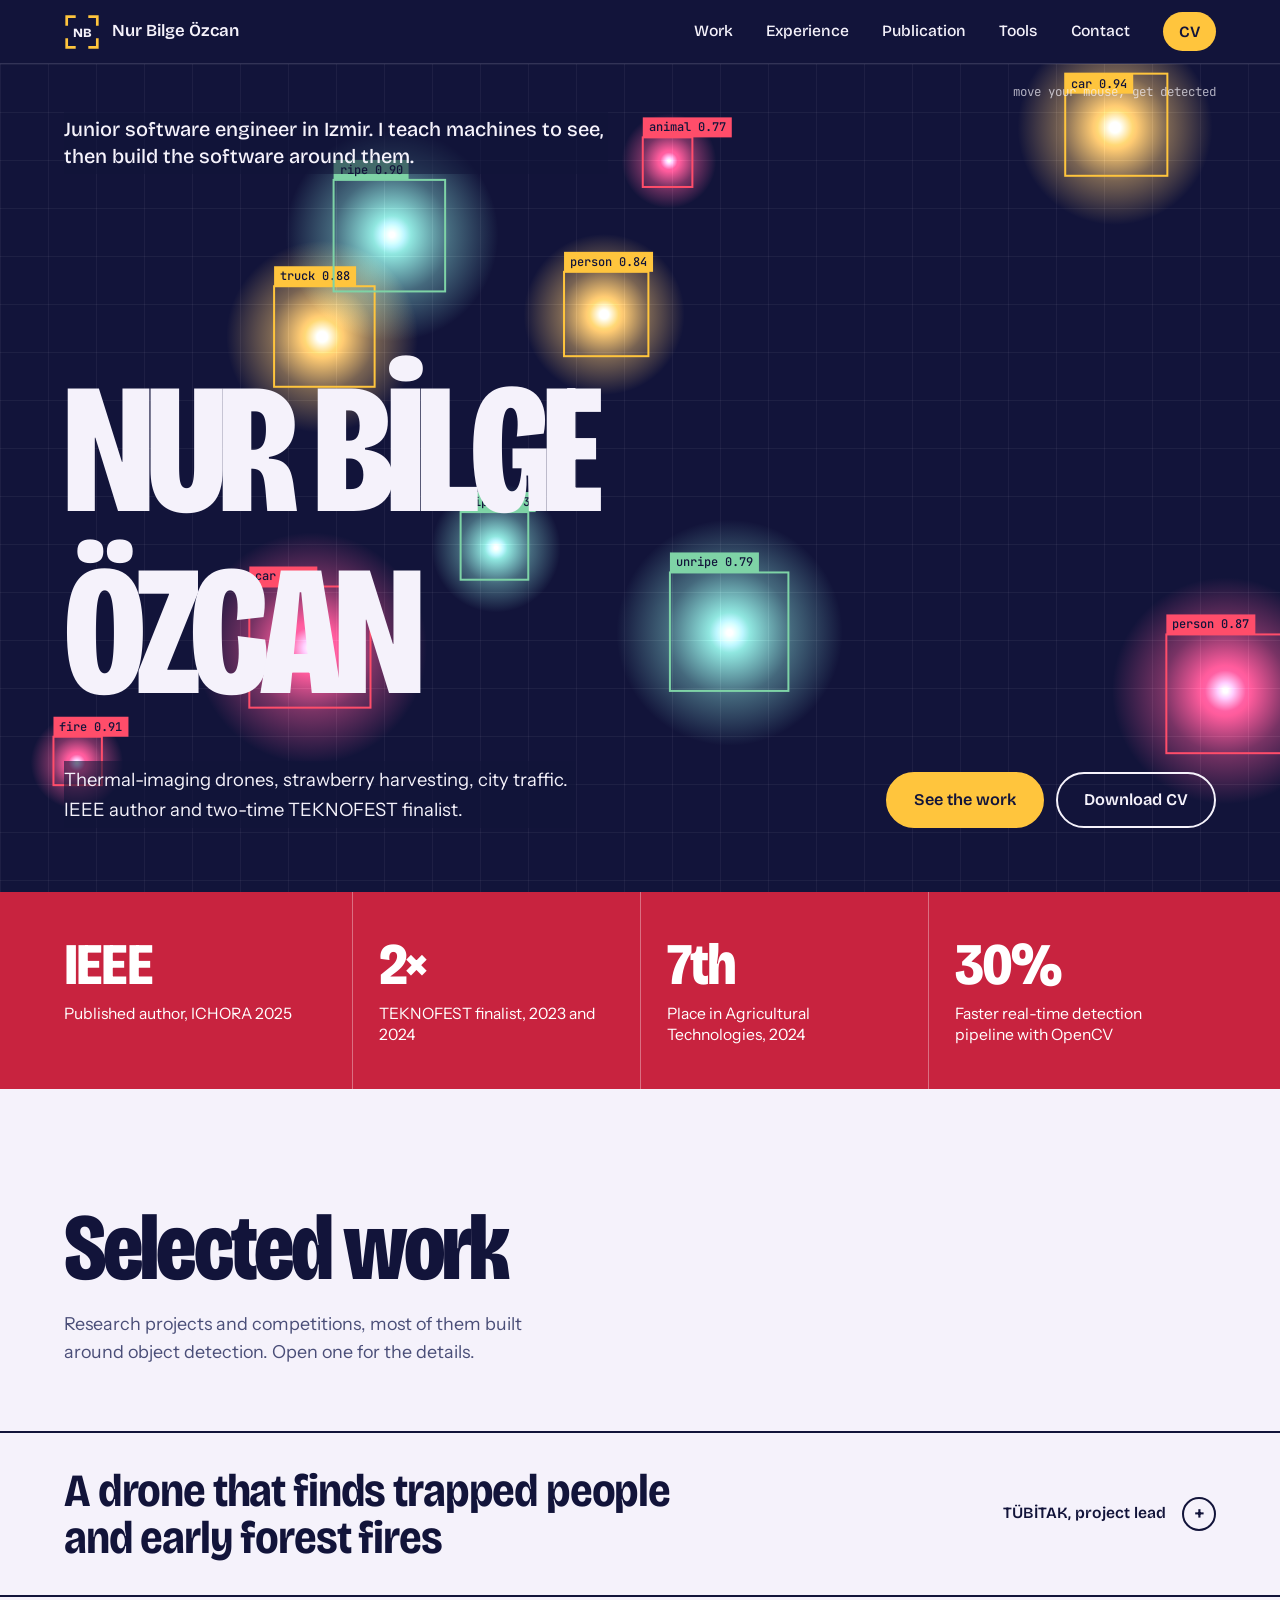
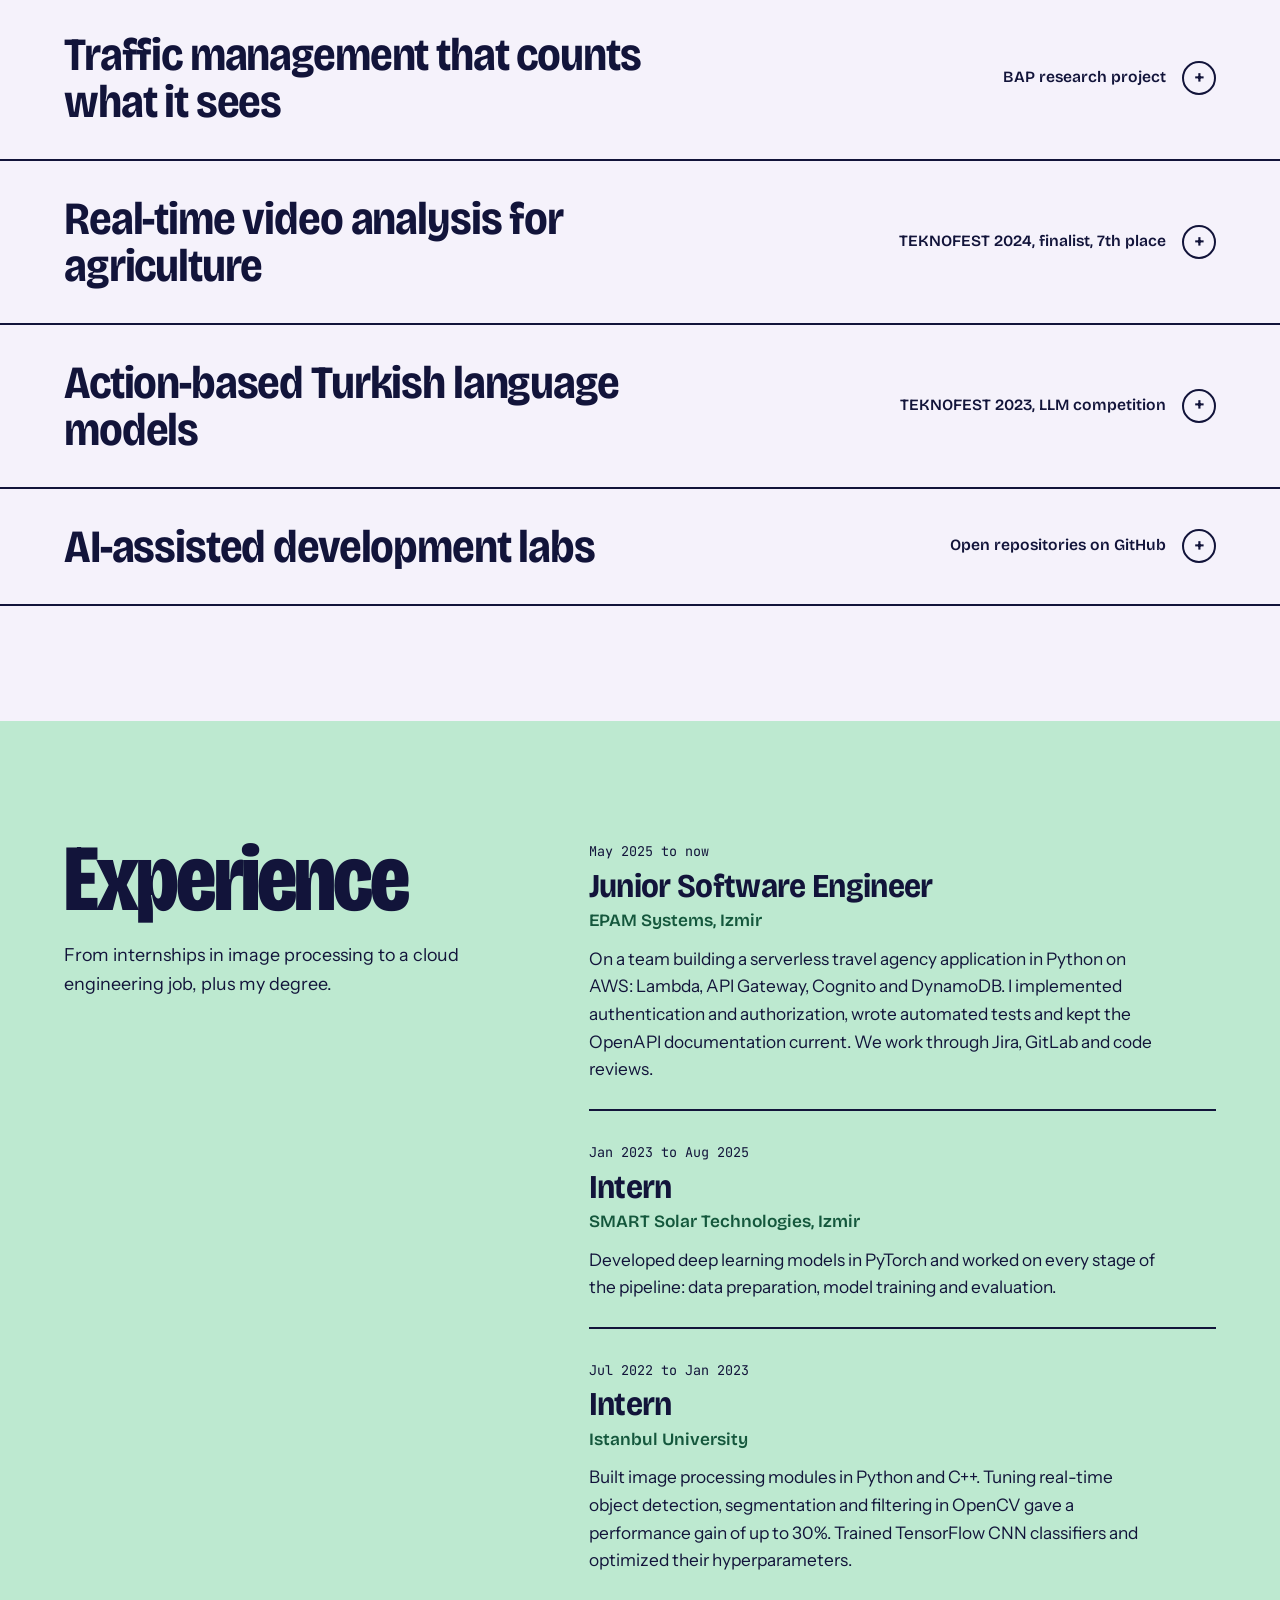
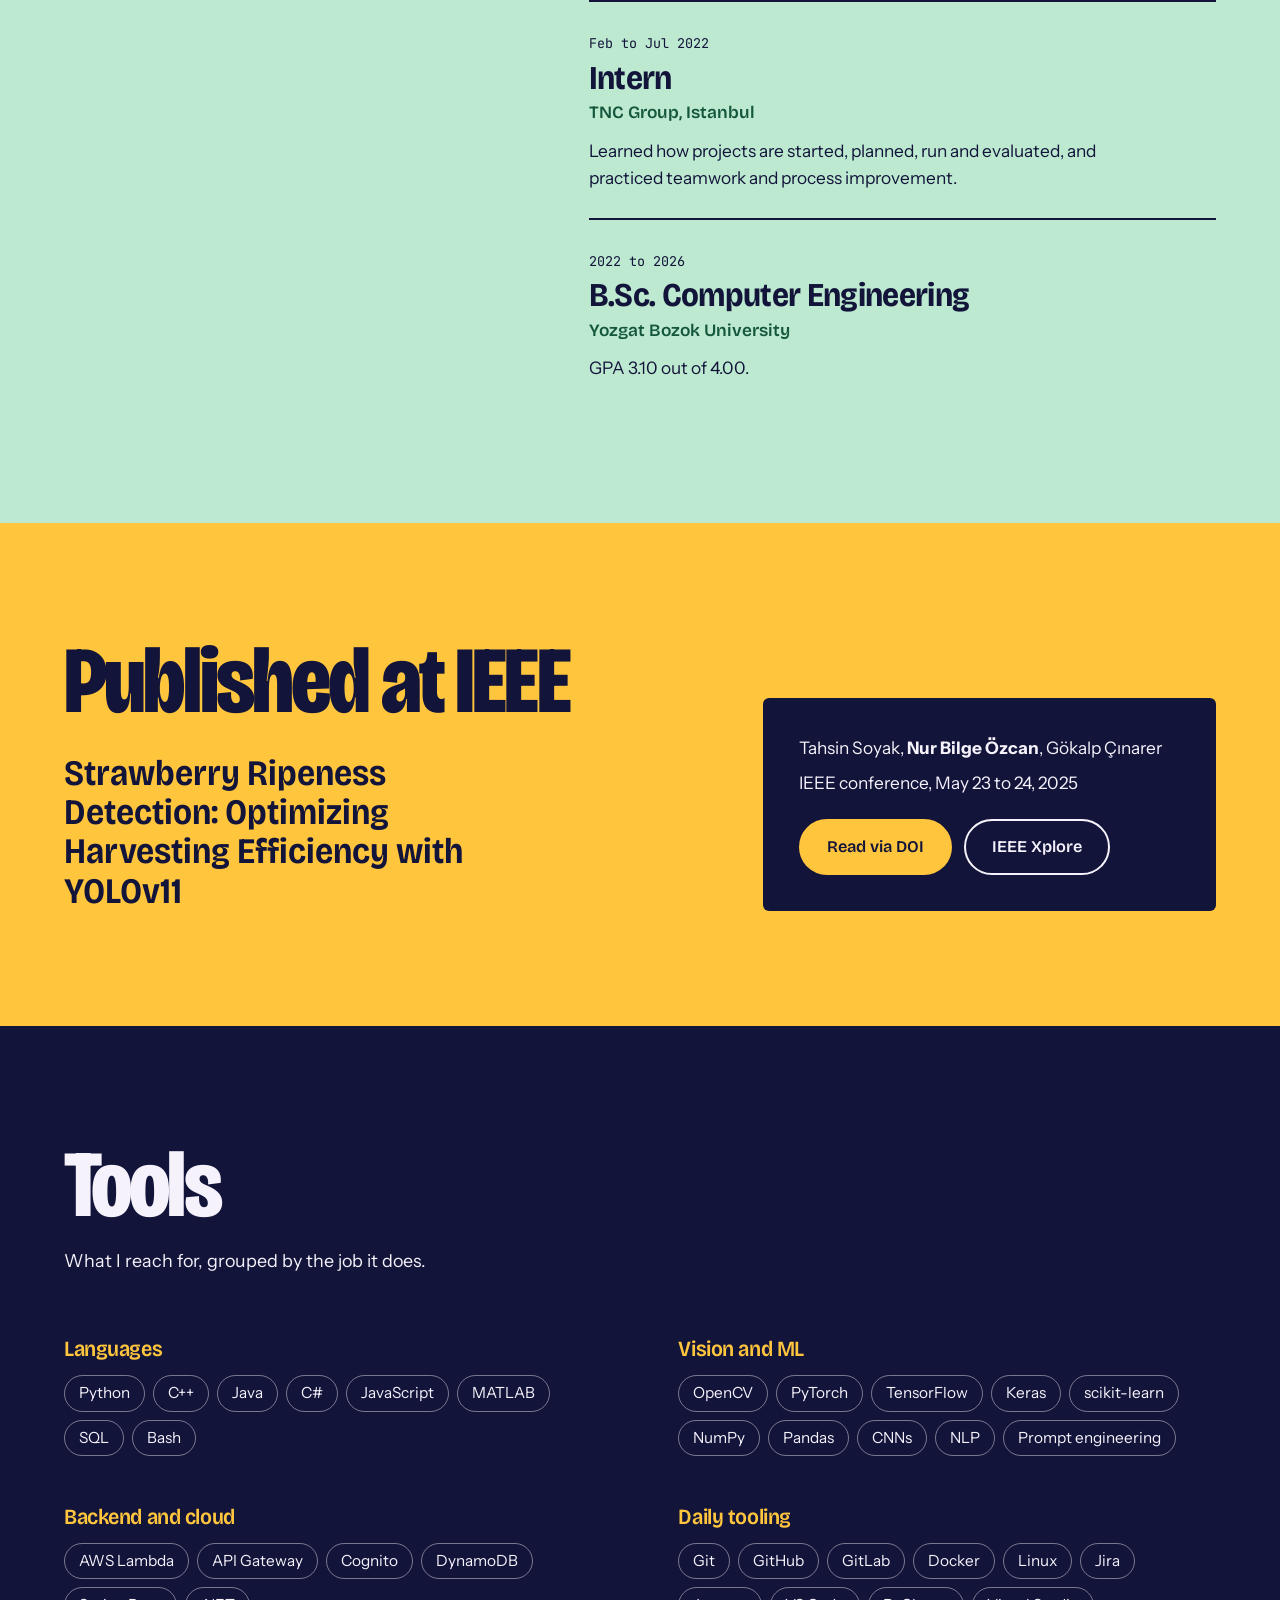
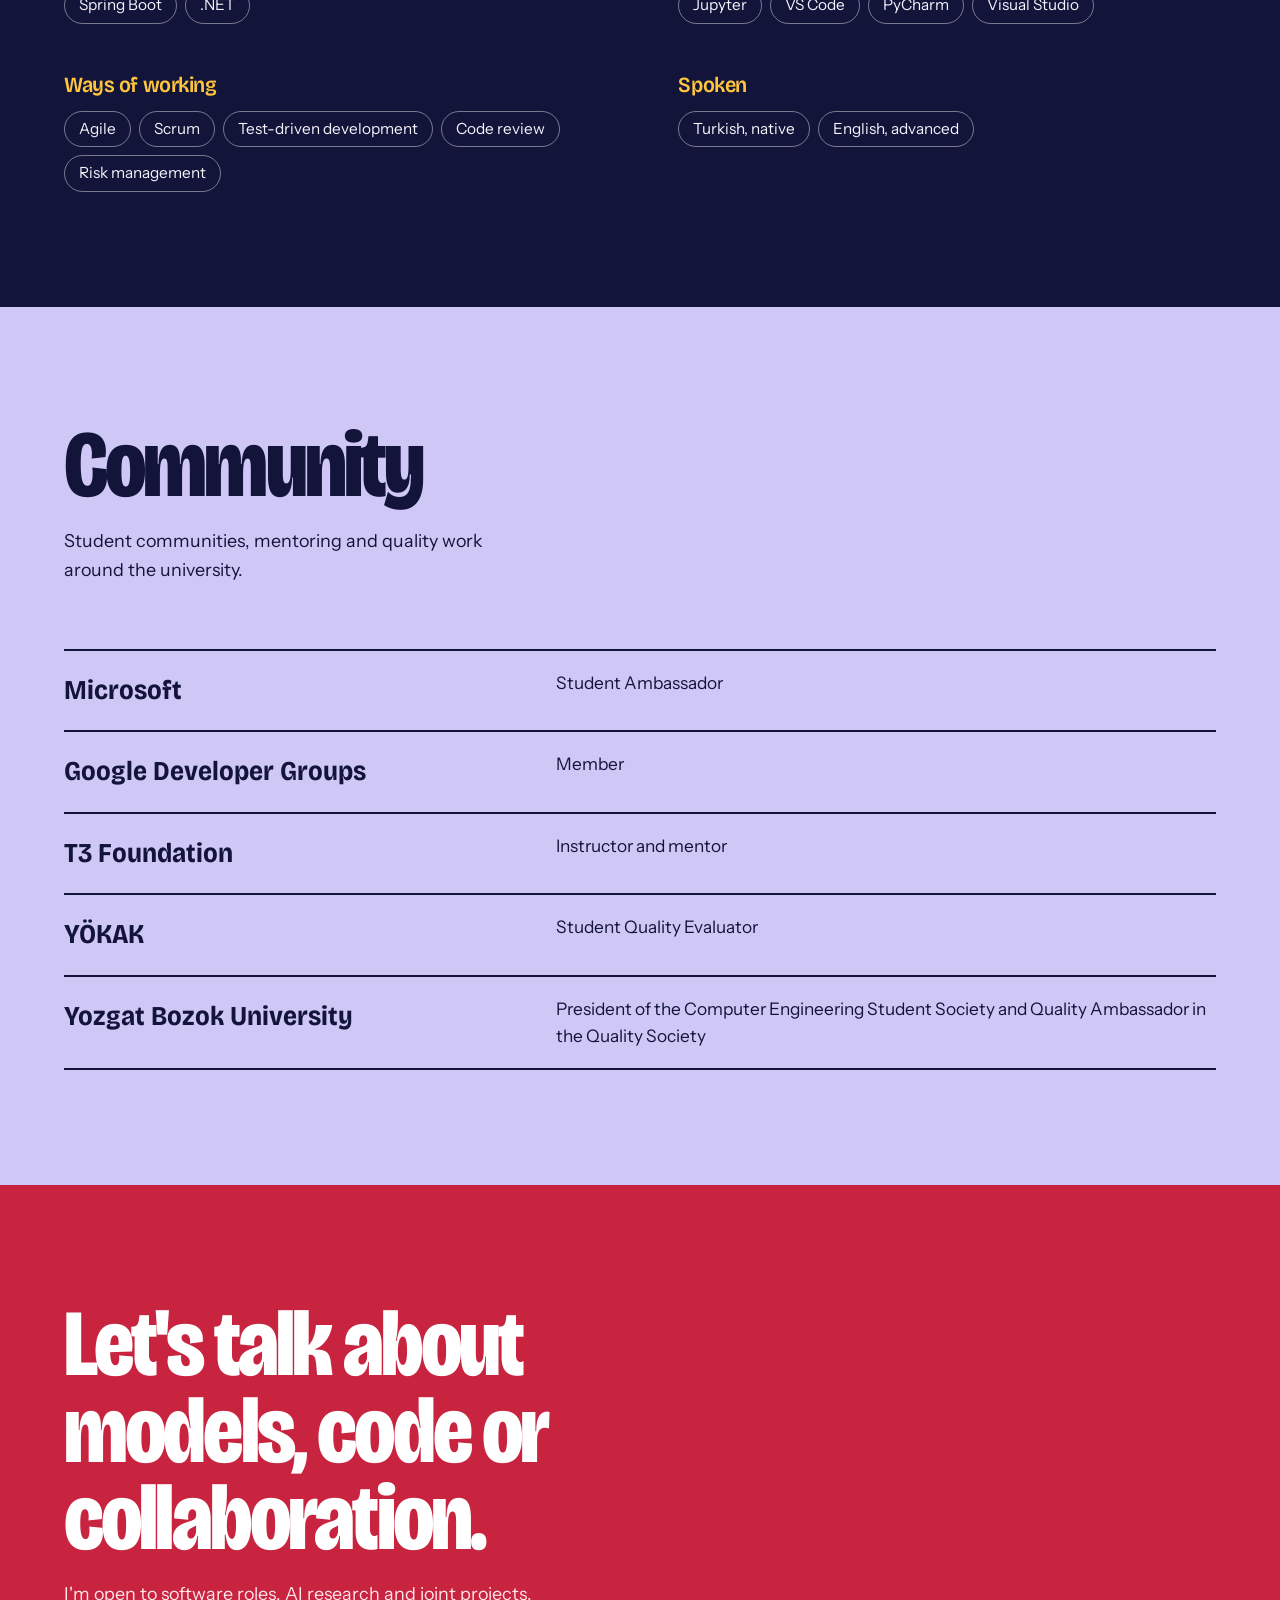
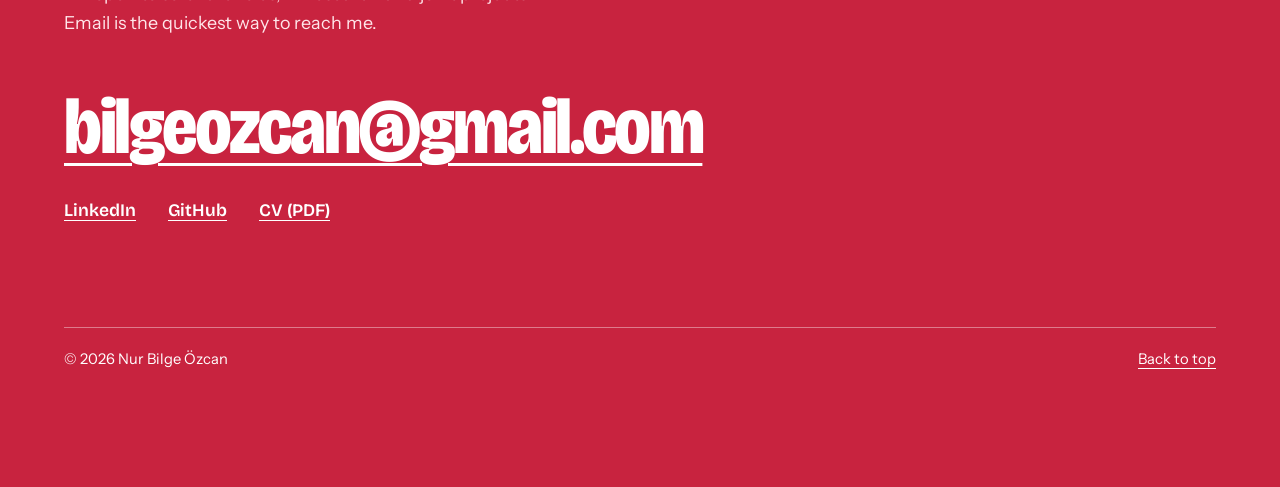
==== commit 7483cce9: "Update index.html" ====
--- a/index.html
+++ b/index.html
@@ -1,458 +1,480 @@
-<!DOCTYPE html>
+<!doctype html>
 <html lang="en">
 <head>
-  <meta charset="UTF-8" />
-  <meta name="viewport" content="width=device-width, initial-scale=1.0" />
-
-  <title>Nur Bilge Özcan | AI & Software Portfolio</title>
-
-  <meta
-    name="description"
-    content="Nur Bilge Özcan — Computer Engineering student, AI researcher, software developer, IEEE author, and TEKNOFEST finalist."
-  />
-
-  <meta name="theme-color" content="#070912" />
-
-  <script>
-    document.documentElement.classList.add("js");
-  </script>
-
-  <link rel="stylesheet" href="./styles.css?v=2026-05-11" />
-
-  <link rel="preconnect" href="https://fonts.googleapis.com" />
-  <link rel="preconnect" href="https://fonts.gstatic.com" crossorigin />
-  <link
-    href="https://fonts.googleapis.com/css2?family=Inter:wght@400;500;600;700;800;900&family=JetBrains+Mono:wght@400;600;700&display=swap"
-    rel="stylesheet"
-  />
+<meta charset="utf-8">
+<meta name="viewport" content="width=device-width, initial-scale=1">
+<title>Nur Bilge Özcan | AI & Software Portfolio</title>
+<meta name="description" content="Nur Bilge Özcan is a junior software engineer working on computer vision, deep learning and cloud software. IEEE author and two-time TEKNOFEST finalist.">
+<meta name="theme-color" content="#12143A">
+<meta property="og:title" content="Nur Bilge Özcan | AI & Software Portfolio">
+<meta property="og:description" content="I teach machines to see, then build the software around them. IEEE author, TEKNOFEST finalist.">
+<meta property="og:type" content="website">
+<link rel="icon" href="data:image/svg+xml,%3Csvg xmlns='http://www.w3.org/2000/svg' viewBox='0 0 32 32'%3E%3Crect width='32' height='32' rx='6' fill='%2312143A'/%3E%3Cpath d='M6 12V6h6M20 6h6v6M26 20v6h-6M12 26H6v-6' fill='none' stroke='%23FFC53D' stroke-width='2'/%3E%3Ctext x='16' y='21' font-family='sans-serif' font-size='11' font-weight='700' fill='%23fff' text-anchor='middle'%3ENB%3C/text%3E%3C/svg%3E">
+<link rel="preconnect" href="https://fonts.googleapis.com">
+<link rel="preconnect" href="https://fonts.gstatic.com" crossorigin>
+<link href="https://fonts.googleapis.com/css2?family=Bricolage+Grotesque:opsz,wdth,wght@12..96,75..100,200..800&family=Instrument+Sans:wght@400;500;600&family=JetBrains+Mono:wght@500&display=swap" rel="stylesheet">
+<style>
+:root{
+  --ink:#12143A;
+  --ink-2:#1C1F52;
+  --paper:#F5F2FB;
+  --berry:#C8233F;
+  --sun:#FFC53D;
+  --mint:#BDE9D0;
+  --lilac:#CFC8F7;
+  --blush:#FFBFCB;
+  --soft:#4A4E78;
+  --display:'Bricolage Grotesque','Segoe UI',system-ui,sans-serif;
+  --body:'Instrument Sans',system-ui,-apple-system,'Segoe UI',sans-serif;
+  --mono:'JetBrains Mono',ui-monospace,Menlo,monospace;
+  --gutter:clamp(20px,5vw,64px);
+  color-scheme:light;
+}
+*{box-sizing:border-box}
+html{scroll-behavior:smooth;-webkit-text-size-adjust:100%}
+@media (prefers-reduced-motion:reduce){html{scroll-behavior:auto}}
+body{margin:0;background:var(--paper);color:var(--ink);font-family:var(--body);font-size:1.08rem;line-height:1.6;-webkit-font-smoothing:antialiased}
+h1,h2,h3{font-family:var(--display);margin:0;line-height:1;letter-spacing:-.02em}
+p{margin:0}
+a{color:inherit;text-underline-offset:4px}
+:focus-visible{outline:3px solid var(--sun);outline-offset:3px;border-radius:3px}
+.on-light :focus-visible,.light :focus-visible{outline-color:var(--berry)}
+.wrap{max-width:1280px;margin-inline:auto;padding-inline:var(--gutter)}
+.skip{position:absolute;left:-999px;top:8px;background:var(--sun);color:var(--ink);padding:10px 16px;z-index:60;font-family:var(--display);font-weight:600}
+.skip:focus{left:8px}
+
+/* header */
+.top{position:sticky;top:0;z-index:30;background:var(--ink);color:var(--paper);border-bottom:1px solid rgba(245,242,251,.14)}
+.top .wrap{display:flex;align-items:center;justify-content:space-between;gap:20px;padding-block:12px}
+.brand{display:flex;align-items:center;gap:12px;text-decoration:none;font-family:var(--display);font-weight:600;font-size:1.05rem}
+.brand svg{width:36px;height:36px;flex:none}
+.nav{display:flex;align-items:center;gap:clamp(16px,2.6vw,34px);font-family:var(--display);font-weight:500;font-size:.98rem}
+.nav a{text-decoration:none;padding-block:6px;border-bottom:2px solid transparent}
+.nav a:hover{border-bottom-color:var(--sun)}
+.nav .cv{background:var(--sun);color:var(--ink);padding:7px 16px;border-radius:999px;font-weight:600;border:0}
+.nav .cv:hover{background:var(--paper)}
+@media (max-width:820px){
+  .top .wrap{flex-wrap:wrap;row-gap:2px}
+  .nav{width:100%;overflow-x:auto;gap:22px;padding-bottom:6px;scrollbar-width:none}
+  .nav::-webkit-scrollbar{display:none}
+  .nav a{white-space:nowrap}
+}
+
+/* hero */
+.hero{position:relative;background:var(--ink);color:var(--paper);overflow:hidden;min-height:min(92vh,880px);display:flex;flex-direction:column}
+#field{position:absolute;inset:0;width:100%;height:100%;display:block}
+.hero .wrap{position:relative;flex:1;display:flex;flex-direction:column;justify-content:space-between;gap:40px;padding-block:clamp(28px,4vw,48px) clamp(32px,5vw,64px);pointer-events:none;width:100%}
+.hero-kicker{font-family:var(--display);font-weight:500;font-size:clamp(1rem,1.6vw,1.25rem);max-width:34rem;line-height:1.35;background:rgba(18,20,58,.55);width:fit-content;padding:4px 0}
+.hero h1{font-size:clamp(3.4rem,14.5vw,14rem);font-weight:800;font-variation-settings:"wdth" 75;letter-spacing:-.035em;line-height:.98;text-transform:uppercase}
+.hero h1 span{display:block}
+.hero-foot{display:flex;flex-wrap:wrap;align-items:flex-end;justify-content:space-between;gap:24px;margin-top:clamp(20px,3vw,40px)}
+.hero-foot p{max-width:32rem;font-size:1.15rem;background:rgba(18,20,58,.6);padding:4px 0}
+.btns{display:flex;flex-wrap:wrap;gap:12px;pointer-events:auto}
+.btn{display:inline-flex;align-items:center;font-family:var(--display);font-weight:600;font-size:1.02rem;padding:13px 26px;border-radius:999px;text-decoration:none;border:2px solid var(--paper);transition:background .15s,color .15s,border-color .15s}
+.btn-sun{background:var(--sun);border-color:var(--sun);color:var(--ink)}
+.btn-sun:hover{background:var(--paper);border-color:var(--paper)}
+.btn-ghost{background:transparent;color:var(--paper)}
+.btn-ghost:hover{background:var(--paper);color:var(--ink)}
+.btn-ink{background:var(--ink);border-color:var(--ink);color:var(--paper)}
+.btn-ink:hover{background:transparent;color:var(--ink)}
+.btn-out{background:transparent;border-color:var(--ink);color:var(--ink)}
+.btn-out:hover{background:var(--ink);color:var(--paper)}
+.hint{position:absolute;right:var(--gutter);top:18px;font-family:var(--mono);font-size:.78rem;color:rgba(245,242,251,.7)}
+@media (max-width:700px){.hint{display:none}}
+
+/* facts */
+.facts{background:var(--berry);color:#fff}
+.facts ul{list-style:none;margin:0;padding:0;display:grid;grid-template-columns:repeat(4,minmax(0,1fr))}
+.facts li{padding:clamp(24px,3.5vw,44px) clamp(14px,2vw,28px);border-left:1px solid rgba(255,255,255,.35)}
+.facts li:first-child{border-left:0;padding-left:0}
+.facts strong{display:block;font-family:var(--display);font-weight:800;font-size:clamp(2rem,4.6vw,4rem);line-height:1;letter-spacing:-.03em;font-variation-settings:"wdth" 85}
+.facts span{display:block;margin-top:8px;font-size:.98rem;line-height:1.35;max-width:15rem}
+@media (max-width:760px){
+  .facts ul{grid-template-columns:repeat(2,minmax(0,1fr))}
+  .facts li:nth-child(3){border-left:0;padding-left:0}
+  .facts li:nth-child(n+3){border-top:1px solid rgba(255,255,255,.35)}
+}
+
+/* sections */
+.sec{padding-block:clamp(64px,9vw,128px)}
+.sec h2{font-size:clamp(2.6rem,7.4vw,6.4rem);font-weight:800;font-variation-settings:"wdth" 80;letter-spacing:-.03em;line-height:.92}
+.sec .lede{margin-top:18px;max-width:30rem;font-size:1.12rem}
+.sec-head{margin-bottom:clamp(32px,5vw,64px)}
+
+/* work */
+.work{background:var(--paper)}
+.work .lede{color:var(--soft)}
+.projects{border-top:2px solid var(--ink)}
+details.proj{border-bottom:2px solid var(--ink);background:var(--paper);transition:background .2s}
+details.proj:hover,details.proj[open]{background:var(--c)}
+details.proj summary{list-style:none;cursor:pointer;display:grid;grid-template-columns:minmax(0,1fr) auto;gap:8px 32px;align-items:center;padding:clamp(20px,3vw,34px) var(--gutter)}
+details.proj summary::-webkit-details-marker{display:none}
+.proj h3{font-size:clamp(1.55rem,3.6vw,3rem);font-weight:700;font-variation-settings:"wdth" 88;letter-spacing:-.025em;line-height:1.02;max-width:26ch}
+.proj .tag{font-family:var(--display);font-weight:600;font-size:.98rem;text-align:right}
+.proj .plus{display:inline-grid;place-items:center;width:34px;height:34px;border:2px solid var(--ink);border-radius:50%;margin-left:16px;vertical-align:middle;font-size:1.3rem;line-height:1;transition:transform .2s,background .2s}
+details.proj[open] .plus{transform:rotate(45deg);background:var(--ink);color:var(--paper)}
+.proj .more{padding:0 var(--gutter) clamp(24px,3.5vw,40px);display:grid;grid-template-columns:minmax(0,1fr) minmax(0,1fr);gap:24px 48px}
+.proj .more p{max-width:36rem}
+.proj .stack{font-family:var(--mono);font-size:.86rem;align-self:start;display:flex;flex-wrap:wrap;gap:8px}
+.proj .stack span{border:1.5px solid var(--ink);border-radius:999px;padding:3px 12px}
+@media (max-width:760px){
+  details.proj summary{grid-template-columns:1fr}
+  .proj .tag{text-align:left}
+  .proj .more{grid-template-columns:1fr}
+}
+.proj-wrap{max-width:none;padding:0}
+
+/* experience */
+.exp{background:var(--mint)}
+.exp-grid{display:grid;grid-template-columns:minmax(0,5fr) minmax(0,7fr);gap:clamp(32px,6vw,96px)}
+.exp .sticky{position:sticky;top:96px;align-self:start}
+.job{padding-block:26px;border-top:2px solid var(--ink)}
+.job:first-child{border-top:0;padding-top:0}
+.job time{font-family:var(--mono);font-size:.84rem}
+.job h3{font-size:clamp(1.5rem,2.6vw,2.1rem);font-weight:700;margin-top:6px;font-variation-settings:"wdth" 90}
+.job .where{margin:4px 0 10px;font-family:var(--display);font-weight:600;color:#14573C}
+.job p:not(.where){max-width:36rem}
+@media (max-width:860px){.exp-grid{grid-template-columns:1fr}.exp .sticky{position:static}}
+
+/* publication */
+.pub{background:var(--sun)}
+.pub-card{display:grid;grid-template-columns:minmax(0,7fr) minmax(0,5fr);gap:clamp(24px,5vw,72px);align-items:end}
+.pub h2{max-width:14ch}
+.pub .paper{font-family:var(--display);font-weight:650;font-size:clamp(1.5rem,2.8vw,2.3rem);line-height:1.1;margin-top:28px;max-width:30rem;font-variation-settings:"wdth" 90}
+.pub .meta{background:var(--ink);color:var(--paper);padding:clamp(22px,3vw,36px);border-radius:6px}
+.pub .meta p+p{margin-top:8px}
+.pub .meta .btns{margin-top:22px}
+@media (max-width:860px){.pub-card{grid-template-columns:1fr}}
+
+/* tools */
+.tools{background:var(--ink);color:var(--paper)}
+.tool-grid{display:grid;grid-template-columns:repeat(2,minmax(0,1fr));gap:clamp(28px,4vw,56px) clamp(32px,6vw,96px)}
+.tool-grid h3{font-size:1.35rem;font-weight:600;margin-bottom:14px;color:var(--sun);font-variation-settings:"wdth" 92}
+.chips{display:flex;flex-wrap:wrap;gap:8px;list-style:none;margin:0;padding:0}
+.chips li{border:1.5px solid rgba(245,242,251,.45);border-radius:999px;padding:5px 14px;font-size:.96rem;transition:background .15s,color .15s,border-color .15s}
+.chips li:hover{background:var(--paper);color:var(--ink);border-color:var(--paper)}
+@media (max-width:760px){.tool-grid{grid-template-columns:1fr}}
+
+/* community */
+.com{background:var(--lilac)}
+.com ul{list-style:none;margin:0;padding:0;border-top:2px solid var(--ink)}
+.com li{display:grid;grid-template-columns:minmax(0,5fr) minmax(0,7fr);gap:20px;padding-block:18px;border-bottom:2px solid var(--ink)}
+.com li b{font-family:var(--display);font-weight:700;font-size:clamp(1.2rem,2.2vw,1.7rem);font-variation-settings:"wdth" 90}
+@media (max-width:640px){.com li{grid-template-columns:1fr;gap:2px}}
+
+/* contact */
+.contact{background:var(--berry);color:#fff}
+.contact h2{max-width:13ch}
+.contact .lede{color:#FFE6EA}
+.mail{display:inline-block;margin-top:clamp(28px,4vw,48px);font-family:var(--display);font-weight:800;font-size:clamp(1.5rem,6.2vw,5rem);letter-spacing:-.03em;line-height:1.05;font-variation-settings:"wdth" 82;text-decoration-thickness:3px;text-underline-offset:10px;overflow-wrap:anywhere}
+.mail:hover{color:var(--sun)}
+.contact :focus-visible{outline-color:#fff}
+.elsewhere{display:flex;flex-wrap:wrap;gap:12px 32px;margin-top:28px;font-family:var(--display);font-weight:600;font-size:1.1rem}
+.foot{display:flex;justify-content:space-between;flex-wrap:wrap;gap:12px;margin-top:clamp(56px,8vw,112px);padding-top:20px;border-top:1px solid rgba(255,255,255,.4);font-size:.92rem}
+[id]{scroll-margin-top:72px}
+</style>
 </head>
-
-<body>
-  <div class="bg-orb orb-one"></div>
-  <div class="bg-orb orb-two"></div>
-  <div class="bg-orb orb-three"></div>
-  <div class="cursor-glow" id="cursorGlow"></div>
-
-  <header class="site-header">
-    <nav class="navbar" aria-label="Main navigation">
-      <a href="#home" class="brand" aria-label="Go to homepage">
-        <span class="brand-mark">NB</span>
-        <span class="brand-text">Nur Bilge Özcan</span>
-      </a>
-
-      <button class="nav-toggle" id="navToggle" aria-label="Toggle navigation menu">
-        <span></span>
-        <span></span>
-        <span></span>
-      </button>
-
-      <div class="nav-links" id="navLinks">
-        <a href="#about">About</a>
-        <a href="#skills">Skills</a>
-        <a href="#experience">Experience</a>
-        <a href="#projects">Projects</a>
-        <a href="#publication">Publication</a>
-        <a href="#contact">Contact</a>
-      </div>
+<body id="home">
+<a class="skip" href="#work">Skip to content</a>
+
+<header class="top">
+  <div class="wrap">
+    <a class="brand" href="#home" aria-label="Nur Bilge Özcan, back to top">
+      <svg viewBox="0 0 40 40" aria-hidden="true"><path d="M3 13V3h10M27 3h10v10M37 27v10H27M13 37H3V27" fill="none" stroke="#FFC53D" stroke-width="3"/><text x="20" y="25.5" text-anchor="middle" font-family="Bricolage Grotesque, sans-serif" font-weight="800" font-size="14" fill="#F5F2FB">NB</text></svg>
+      <span>Nur Bilge Özcan</span>
+    </a>
+    <nav class="nav" aria-label="Main">
+      <a href="#work">Work</a>
+      <a href="#experience">Experience</a>
+      <a href="#publication">Publication</a>
+      <a href="#tools">Tools</a>
+      <a href="#contact">Contact</a>
+      <a class="cv" href="cv.pdf">CV</a>
     </nav>
-  </header>
-
-  <main>
-    <!-- HERO -->
-    <section class="hero section" id="home">
-      <div class="hero-grid">
-        <div class="hero-content reveal">
-          <div class="eyebrow">
-            <span class="status-dot"></span>
-            Computer Engineering · AI Research · Software Development
+  </div>
+</header>
+
+<main>
+  <section class="hero" aria-labelledby="hero-title">
+    <canvas id="field" aria-hidden="true"></canvas>
+    <p class="hint" aria-hidden="true">move your mouse, get detected</p>
+    <div class="wrap">
+      <p class="hero-kicker">Junior software engineer in Izmir. I teach machines to see, then build the software around them.</p>
+      <div>
+        <h1 id="hero-title" lang="tr"><span>Nur Bilge</span><span>Özcan</span></h1>
+        <div class="hero-foot">
+          <p>Thermal-imaging drones, strawberry harvesting, city traffic. IEEE author and two-time TEKNOFEST finalist.</p>
+          <div class="btns">
+            <a class="btn btn-sun" href="#work">See the work</a>
+            <a class="btn btn-ghost" href="cv.pdf">Download CV</a>
           </div>
-
-          <h1>
-            Building intelligent systems with
-            <span>AI, vision, and modern software.</span>
-          </h1>
-
-          <p class="hero-description">
-            I am Nur Bilge Özcan, a Computer Engineering student focused on artificial intelligence,
-            deep learning, computer vision, and modern software development. I enjoy building
-            research-oriented projects, contributing to open-source work, and exploring AI-assisted
-            software development workflows.
-          </p>
-
-          <div class="hero-actions">
-            <a href="#projects" class="btn btn-primary">Explore Projects</a>
-            <a href="./cv.pdf" class="btn btn-secondary" target="_blank" rel="noopener">Download CV</a>
+        </div>
+      </div>
+    </div>
+  </section>
+
+  <section class="facts" aria-label="At a glance">
+    <div class="wrap">
+      <ul>
+        <li><strong>IEEE</strong><span>Published author, ICHORA 2025</span></li>
+        <li><strong>2×</strong><span>TEKNOFEST finalist, 2023 and 2024</span></li>
+        <li><strong>7th</strong><span>Place in Agricultural Technologies, 2024</span></li>
+        <li><strong>30%</strong><span>Faster real-time detection pipeline with OpenCV</span></li>
+      </ul>
+    </div>
+  </section>
+
+  <section class="sec work" id="work" aria-labelledby="work-title">
+    <div class="wrap sec-head">
+      <h2 id="work-title">Selected work</h2>
+      <p class="lede">Research projects and competitions, most of them built around object detection. Open one for the details.</p>
+    </div>
+    <div class="projects">
+      <details class="proj" style="--c:var(--blush)">
+        <summary><h3>A drone that finds trapped people and early forest fires</h3><span class="tag">TÜBİTAK, project lead<span class="plus" aria-hidden="true">+</span></span></summary>
+        <div class="more">
+          <p>An AI-powered modular UAV that reads thermal imagery and uses YOLO-based detection to spot living beings in trouble and fires at their first stage. I led the project: planning, task allocation, technical coordination and progress tracking.</p>
+          <div class="stack"><span>Thermal imaging</span><span>YOLO</span><span>UAV</span></div>
+        </div>
+      </details>
+      <details class="proj" style="--c:var(--mint)">
+        <summary><h3>Traffic management that counts what it sees</h3><span class="tag">BAP research project<span class="plus" aria-hidden="true">+</span></span></summary>
+        <div class="more">
+          <p>An intelligent traffic system built on YOLOv8. I worked on the deep learning models for real-time vehicle detection, classification and traffic density analysis.</p>
+          <div class="stack"><span>YOLOv8</span><span>Deep learning</span><span>Computer vision</span></div>
+        </div>
+      </details>
+      <details class="proj" style="--c:var(--sun)">
+        <summary><h3>Real-time video analysis for agriculture</h3><span class="tag">TEKNOFEST 2024, finalist, 7th place<span class="plus" aria-hidden="true">+</span></span></summary>
+        <div class="more">
+          <p>In the Agricultural Technologies category I built the OpenCV video processing pipeline that gave the team's system its real-time analysis.</p>
+          <div class="stack"><span>OpenCV</span><span>Video processing</span></div>
+        </div>
+      </details>
+      <details class="proj" style="--c:var(--lilac)">
+        <summary><h3>Action-based Turkish language models</h3><span class="tag">TEKNOFEST 2023, LLM competition<span class="plus" aria-hidden="true">+</span></span></summary>
+        <div class="more">
+          <p>I optimized PyTorch and TensorFlow models for deployment and improved how the models drive decisions.</p>
+          <div class="stack"><span>PyTorch</span><span>TensorFlow</span><span>LLMs</span></div>
+        </div>
+      </details>
+      <details class="proj" style="--c:var(--blush)">
+        <summary><h3>AI-assisted development labs</h3><span class="tag">Open repositories on GitHub<span class="plus" aria-hidden="true">+</span></span></summary>
+        <div class="more">
+          <p>Hands-on repositories on prompt engineering, MCP workflows, SpecKit and AI-assisted software development. <a href="https://github.com/NurBilgeOZCAN">Browse them on GitHub</a>.</p>
+          <div class="stack"><span>Prompt engineering</span><span>MCP</span><span>SpecKit</span></div>
+        </div>
+      </details>
+    </div>
+  </section>
+
+  <section class="sec exp" id="experience" aria-labelledby="exp-title">
+    <div class="wrap exp-grid">
+      <div class="sticky">
+        <h2 id="exp-title">Experience</h2>
+        <p class="lede">From internships in image processing to a cloud engineering job, plus my degree.</p>
+      </div>
+      <div>
+        <article class="job">
+          <time>May 2025 to now</time>
+          <h3>Junior Software Engineer</h3>
+          <p class="where">EPAM Systems, Izmir</p>
+          <p>On a team building a serverless travel agency application in Python on AWS: Lambda, API Gateway, Cognito and DynamoDB. I implemented authentication and authorization, wrote automated tests and kept the OpenAPI documentation current. We work through Jira, GitLab and code reviews.</p>
+        </article>
+        <article class="job">
+          <time>Jan 2023 to Aug 2025</time>
+          <h3>Intern</h3>
+          <p class="where">SMART Solar Technologies, Izmir</p>
+          <p>Developed deep learning models in PyTorch and worked on every stage of the pipeline: data preparation, model training and evaluation.</p>
+        </article>
+        <article class="job">
+          <time>Jul 2022 to Jan 2023</time>
+          <h3>Intern</h3>
+          <p class="where">Istanbul University</p>
+          <p>Built image processing modules in Python and C++. Tuning real-time object detection, segmentation and filtering in OpenCV gave a performance gain of up to 30%. Trained TensorFlow CNN classifiers and optimized their hyperparameters.</p>
+        </article>
+        <article class="job">
+          <time>Feb to Jul 2022</time>
+          <h3>Intern</h3>
+          <p class="where">TNC Group, Istanbul</p>
+          <p>Learned how projects are started, planned, run and evaluated, and practiced teamwork and process improvement.</p>
+        </article>
+        <article class="job">
+          <time>2022 to 2026</time>
+          <h3>B.Sc. Computer Engineering</h3>
+          <p class="where">Yozgat Bozok University</p>
+          <p>GPA 3.10 out of 4.00.</p>
+        </article>
+      </div>
+    </div>
+  </section>
+
+  <section class="sec pub" id="publication" aria-labelledby="pub-title">
+    <div class="wrap">
+      <div class="pub-card">
+        <div>
+          <h2 id="pub-title">Published at IEEE</h2>
+          <p class="paper">Strawberry Ripeness Detection: Optimizing Harvesting Efficiency with YOLOv11</p>
+        </div>
+        <div class="meta">
+          <p>Tahsin Soyak, <strong>Nur Bilge Özcan</strong>, Gökalp Çınarer</p>
+          <p>IEEE conference, May 23 to 24, 2025</p>
+          <div class="btns">
+            <a class="btn btn-sun" href="https://doi.org/10.1109/ICHORA65333.2025.11017268">Read via DOI</a>
+            <a class="btn btn-ghost" href="https://ieeexplore.ieee.org/document/11017268">IEEE Xplore</a>
           </div>
-
-          <div class="hero-stats">
-            <div>
-              <strong>3.10 / 4.00</strong>
-              <span>GPA</span>
-            </div>
-            <div>
-              <strong>IEEE</strong>
-              <span>Published Author</span>
-            </div>
-            <div>
-              <strong>2x</strong>
-              <span>TEKNOFEST Finalist</span>
-            </div>
-          </div>
-        </div>
-
-        <div class="hero-visual reveal">
-          <div class="ai-card">
-            <div class="ai-ring ring-one"></div>
-            <div class="ai-ring ring-two"></div>
-
-            <div class="ai-core">
-              <span>🤖</span>
-              <h2>AI Researcher</h2>
-              <p>Computer Vision · Deep Learning · LLMs</p>
-            </div>
-
-            <div class="tech-chip chip-1">PyTorch</div>
-            <div class="tech-chip chip-2">OpenCV</div>
-            <div class="tech-chip chip-3">TensorFlow</div>
-            <div class="tech-chip chip-4">YOLO</div>
-          </div>
-        </div>
-      </div>
-    </section>
-
-    <!-- ABOUT -->
-    <section class="section" id="about">
-      <div class="section-heading reveal">
-        <span class="section-label">About Me</span>
-        <h2>Research-minded developer with a strong AI and software engineering focus.</h2>
-        <p>
-          My work connects academic research, model development, image processing, and practical
-          software engineering.
-        </p>
-      </div>
-
-      <div class="card-grid three">
-        <article class="glass-card reveal">
-          <div class="card-icon">🎓</div>
-          <h3>Education</h3>
-          <p>
-            Bachelor’s Degree in Computer Engineering at Yozgat Bozok University, Türkiye.
-            Current GPA: <strong>3.10 / 4.00</strong>.
-          </p>
-        </article>
-
-        <article class="glass-card reveal">
-          <div class="card-icon">🧠</div>
-          <h3>AI & Machine Learning</h3>
-          <p>
-            Interested in machine learning, deep learning, CNNs, computer vision, NLP,
-            model training, evaluation, and prompt engineering.
-          </p>
-        </article>
-
-        <article class="glass-card reveal">
-          <div class="card-icon">🚀</div>
-          <h3>Engineering Mindset</h3>
-          <p>
-            Focused on building practical, documented, and maintainable software projects
-            that combine research with real-world use cases.
-          </p>
-        </article>
-      </div>
-    </section>
-
-    <!-- SKILLS -->
-    <section class="section" id="skills">
-      <div class="section-heading reveal">
-        <span class="section-label">Technical Skills</span>
-        <h2>Tools and technologies I use to build AI-powered software.</h2>
-      </div>
-
-      <div class="skills-grid">
-        <article class="skill-card reveal">
-          <h3>Programming Languages</h3>
-          <div class="tag-list">
-            <span>Python</span>
-            <span>C++</span>
-            <span>Java</span>
-            <span>C#</span>
-            <span>JavaScript</span>
-            <span>MATLAB</span>
-            <span>SQL</span>
-            <span>Bash</span>
-          </div>
-        </article>
-
-        <article class="skill-card reveal">
-          <h3>AI & Data</h3>
-          <div class="tag-list">
-            <span>OpenCV</span>
-            <span>TensorFlow</span>
-            <span>PyTorch</span>
-            <span>Keras</span>
-            <span>Scikit-learn</span>
-            <span>NumPy</span>
-            <span>Pandas</span>
-            <span>CNNs</span>
-            <span>NLP</span>
-          </div>
-        </article>
-
-        <article class="skill-card reveal">
-          <h3>Software & Platforms</h3>
-          <div class="tag-list">
-            <span>.NET</span>
-            <span>Spring Boot</span>
-            <span>Docker</span>
-            <span>Git</span>
-            <span>GitHub</span>
-            <span>Linux</span>
-            <span>VS Code</span>
-            <span>Visual Studio</span>
-            <span>Jupyter Notebook</span>
-          </div>
-        </article>
-      </div>
-    </section>
-
-    <!-- EXPERIENCE -->
-    <section class="section" id="experience">
-      <div class="section-heading reveal">
-        <span class="section-label">Experience</span>
-        <h2>Applied experience in AI, image processing, and software development.</h2>
-      </div>
-
-      <div class="timeline">
-        <article class="timeline-item reveal">
-          <div class="timeline-marker"></div>
-          <div class="timeline-card">
-            <span class="timeline-date">September 2025 — January 2026</span>
-            <h3>TÜBİTAK — Researcher / Software Engineer</h3>
-            <p>
-              Contributed to the development of an artificial intelligence-based intelligent traffic
-              control system. Designed real-time image processing and decision-making components
-              using OpenCV, TensorFlow, and PyTorch.
-            </p>
-          </div>
-        </article>
-
-        <article class="timeline-item reveal">
-          <div class="timeline-marker"></div>
-          <div class="timeline-card">
-            <span class="timeline-date">January 2023 — August 2025</span>
-            <h3>Smart Solar Technologies — Computer Engineer Intern</h3>
-            <p>
-              Developed deep learning models using PyTorch and contributed to the full pipeline,
-              including data preparation, model training, evaluation, and experimental reporting.
-            </p>
-          </div>
-        </article>
-
-        <article class="timeline-item reveal">
-          <div class="timeline-marker"></div>
-          <div class="timeline-card">
-            <span class="timeline-date">July 2022 — January 2023</span>
-            <h3>Istanbul University — Artificial Intelligence & Image Processing Intern</h3>
-            <p>
-              Built image processing-focused modules using Python and C++. Optimized real-time
-              object detection, segmentation, and filtering processes with OpenCV.
-            </p>
-          </div>
-        </article>
-
-        <article class="timeline-item reveal">
-          <div class="timeline-marker"></div>
-          <div class="timeline-card">
-            <span class="timeline-date">February 2022 — July 2022</span>
-            <h3>TNC Group — Project Management Intern</h3>
-            <p>
-              Gained hands-on experience in project planning, execution, evaluation, teamwork,
-              organization, problem-solving, and process improvement.
-            </p>
-          </div>
-        </article>
-      </div>
-    </section>
-
-    <!-- PROJECTS -->
-    <section class="section" id="projects">
-      <div class="section-heading reveal">
-        <span class="section-label">Projects & Competitions</span>
-        <h2>Selected work across computer vision, AI research, and software development.</h2>
-      </div>
-
-      <div class="project-grid">
-        <article class="project-card reveal">
-          <div class="project-top">
-            <span class="project-badge">TEKNOFEST 2024</span>
-            <span class="project-rank">7th Place</span>
-          </div>
-          <h3>Agricultural Technologies Finalist</h3>
-          <p>
-            Developed a video processing pipeline using OpenCV and improved real-time analysis
-            capabilities for agricultural technology scenarios.
-          </p>
-          <div class="tag-list">
-            <span>OpenCV</span>
-            <span>Video Processing</span>
-            <span>Real-Time Analysis</span>
-          </div>
-        </article>
-
-        <article class="project-card reveal">
-          <div class="project-top">
-            <span class="project-badge">TEKNOFEST 2023</span>
-            <span class="project-rank">7th Place</span>
-          </div>
-          <h3>Action-Based Turkish LLM Competition</h3>
-          <p>
-            Optimized PyTorch and TensorFlow-based models for deployment-oriented workflows and
-            improved model-driven decision-making mechanisms.
-          </p>
-          <div class="tag-list">
-            <span>LLMs</span>
-            <span>PyTorch</span>
-            <span>TensorFlow</span>
-          </div>
-        </article>
-
-        <article class="project-card reveal">
-          <div class="project-top">
-            <span class="project-badge">BAP Project</span>
-            <span class="project-rank">AI Traffic</span>
-          </div>
-          <h3>YOLOv8-Based Intelligent Traffic Management</h3>
-          <p>
-            Contributed to deep learning models for real-time vehicle detection, classification,
-            and traffic density analysis.
-          </p>
-          <div class="tag-list">
-            <span>YOLOv8</span>
-            <span>Computer Vision</span>
-            <span>Traffic AI</span>
-          </div>
-        </article>
-
-        <article class="project-card reveal">
-          <div class="project-top">
-            <span class="project-badge">GitHub</span>
-            <span class="project-rank">Portfolio</span>
-          </div>
-          <h3>AI-Assisted Development Labs</h3>
-          <p>
-            Organized hands-on repositories around prompt engineering, MCP workflows, SpecKit,
-            and AI-assisted software development.
-          </p>
-          <div class="tag-list">
-            <span>Prompt Engineering</span>
-            <span>MCP</span>
-            <span>SpecKit</span>
-          </div>
-          <a class="text-link" href="https://github.com/NurBilgeOZCAN" target="_blank" rel="noopener">
-            Visit GitHub →
-          </a>
-        </article>
-      </div>
-    </section>
-
-    <!-- PUBLICATION -->
-    <section class="section" id="publication">
-      <div class="publication-card reveal">
-        <div class="publication-content">
-          <span class="section-label">IEEE Publication</span>
-          <h2>Strawberry Ripeness Detection with YOLOv11</h2>
-          <p class="publication-title">
-            “Strawberry Ripeness Detection: Optimizing Harvesting Efficiency with YOLOv11”
-          </p>
-          <p>
-            Authors: Tahsin Soyak, Nur Bilge Özcan, Gökalp Çınarer.
-            Published by IEEE. Conference Date: May 23–24, 2025.
-          </p>
-
-          <div class="publication-actions">
-            <a
-              href="https://doi.org/10.1109/ICHORA65333.2025.11017268"
-              class="btn btn-primary"
-              target="_blank"
-              rel="noopener"
-            >
-              View DOI
-            </a>
-
-            <a
-              href="https://ieeexplore.ieee.org/document/11017268"
-              class="btn btn-secondary"
-              target="_blank"
-              rel="noopener"
-            >
-              IEEE Page
-            </a>
-          </div>
-        </div>
-
-        <div class="publication-visual">
-          <div class="strawberry-icon">🍓</div>
-          <strong>YOLOv11</strong>
-          <span>Computer Vision for Smart Agriculture</span>
-        </div>
-      </div>
-    </section>
-
-    <!-- COMMUNITY -->
-    <section class="section" id="community">
-      <div class="section-heading reveal">
-        <span class="section-label">Community & Leadership</span>
-        <h2>Active in student communities, mentoring, and technology initiatives.</h2>
-      </div>
-
-      <div class="community-list reveal">
-        <span>Microsoft Student Ambassador</span>
-        <span>Google Developer Groups Member</span>
-        <span>T3 Foundation Instructor & Mentor</span>
-        <span>YÖKAK Student Quality Evaluator</span>
-        <span>Computer Engineering Student Society President</span>
-        <span>Quality Ambassador</span>
-      </div>
-    </section>
-
-    <!-- CONTACT -->
-    <section class="section contact-section" id="contact">
-      <div class="contact-card reveal">
-        <span class="section-label">Contact</span>
-        <h2>Let’s connect for AI, research, and software projects.</h2>
-        <p>
-          I am open to academic collaboration, AI research, software development opportunities,
-          and community-driven technology initiatives.
-        </p>
-
-        <div class="contact-actions">
-          <a href="mailto:bilgeozcan@gmail.com" class="btn btn-primary">Send Email</a>
-          <a
-            href="https://linkedin.com/in/nur-bilge-özcan-123975257"
-            class="btn btn-secondary"
-            target="_blank"
-            rel="noopener"
-          >
-            LinkedIn
-          </a>
-          <a
-            href="https://github.com/NurBilgeOZCAN"
-            class="btn btn-secondary"
-            target="_blank"
-            rel="noopener"
-          >
-            GitHub
-          </a>
-        </div>
-      </div>
-    </section>
-  </main>
-
-  <footer class="footer">
-    <p>© <span id="year">2026</span> Nur Bilge Özcan. Built with HTML, CSS, JavaScript, and curiosity.</p>
-    <a href="#home">Back to top ↑</a>
-  </footer>
-
-  <script src="./script.js?v=2026-05-11" defer></script>
+        </div>
+      </div>
+    </div>
+  </section>
+
+  <section class="sec tools" id="tools" aria-labelledby="tools-title">
+    <div class="wrap">
+      <div class="sec-head">
+        <h2 id="tools-title">Tools</h2>
+        <p class="lede">What I reach for, grouped by the job it does.</p>
+      </div>
+      <div class="tool-grid">
+        <div><h3>Languages</h3><ul class="chips"><li>Python</li><li>C++</li><li>Java</li><li>C#</li><li>JavaScript</li><li>MATLAB</li><li>SQL</li><li>Bash</li></ul></div>
+        <div><h3>Vision and ML</h3><ul class="chips"><li>OpenCV</li><li>PyTorch</li><li>TensorFlow</li><li>Keras</li><li>scikit-learn</li><li>NumPy</li><li>Pandas</li><li>CNNs</li><li>NLP</li><li>Prompt engineering</li></ul></div>
+        <div><h3>Backend and cloud</h3><ul class="chips"><li>AWS Lambda</li><li>API Gateway</li><li>Cognito</li><li>DynamoDB</li><li>Spring Boot</li><li>.NET</li></ul></div>
+        <div><h3>Daily tooling</h3><ul class="chips"><li>Git</li><li>GitHub</li><li>GitLab</li><li>Docker</li><li>Linux</li><li>Jira</li><li>Jupyter</li><li>VS Code</li><li>PyCharm</li><li>Visual Studio</li></ul></div>
+        <div><h3>Ways of working</h3><ul class="chips"><li>Agile</li><li>Scrum</li><li>Test-driven development</li><li>Code review</li><li>Risk management</li></ul></div>
+        <div><h3>Spoken</h3><ul class="chips"><li>Turkish, native</li><li>English, advanced</li></ul></div>
+      </div>
+    </div>
+  </section>
+
+  <section class="sec com" id="community" aria-labelledby="com-title">
+    <div class="wrap">
+      <div class="sec-head">
+        <h2 id="com-title">Community</h2>
+        <p class="lede">Student communities, mentoring and quality work around the university.</p>
+      </div>
+      <ul>
+        <li><b>Microsoft</b><span>Student Ambassador</span></li>
+        <li><b>Google Developer Groups</b><span>Member</span></li>
+        <li><b>T3 Foundation</b><span>Instructor and mentor</span></li>
+        <li><b>YÖKAK</b><span>Student Quality Evaluator</span></li>
+        <li><b>Yozgat Bozok University</b><span>President of the Computer Engineering Student Society and Quality Ambassador in the Quality Society</span></li>
+      </ul>
+    </div>
+  </section>
+
+  <section class="sec contact" id="contact" aria-labelledby="contact-title">
+    <div class="wrap">
+      <h2 id="contact-title">Let's talk about models, code or collaboration.</h2>
+      <p class="lede">I'm open to software roles, AI research and joint projects. Email is the quickest way to reach me.</p>
+      <a class="mail" href="mailto:bilgeozcan@gmail.com">bilgeozcan@gmail.com</a>
+      <div class="elsewhere">
+        <a href="https://linkedin.com/in/nur-bilge-%C3%B6zcan-123975257">LinkedIn</a>
+        <a href="https://github.com/BILGEOZCAN">GitHub</a>
+        <a href="cv.pdf">CV (PDF)</a>
+      </div>
+      <div class="foot">
+        <span>© 2026 Nur Bilge Özcan</span>
+        <a href="#home">Back to top</a>
+      </div>
+    </div>
+  </section>
+</main>
+
+<script>
+(() => {
+  const canvas = document.getElementById('field');
+  const hero = canvas.parentElement;
+  const ctx = canvas.getContext('2d');
+  const reduce = window.matchMedia('(prefers-reduced-motion: reduce)');
+  const PAL = ['#FF4D6A', '#FFC53D', '#7ED3A6'];
+  const LABELS = ['fire 0.91', 'person 0.84', 'ripe 0.93', 'car 0.96', 'truck 0.88', 'unripe 0.79', 'animal 0.77', 'car 0.94', 'ripe 0.90', 'person 0.87'];
+  let W = 0, H = 0, dpr = 1, objs = [], raf = 0, visible = true;
+  const mouse = { x: -999, y: -999, active: false, bx: -999, by: -999, bw: 90, bh: 110 };
+
+  function seeded(s) { return () => { s = (s * 16807) % 2147483647; return (s - 1) / 2147483646; }; }
+
+  function resize() {
+    dpr = Math.min(window.devicePixelRatio || 1, 2);
+    W = hero.clientWidth; H = hero.clientHeight;
+    canvas.width = W * dpr; canvas.height = H * dpr;
+    ctx.setTransform(dpr, 0, 0, dpr, 0, 0);
+    const n = W < 700 ? 6 : 10, r = seeded(11);
+    objs = [];
+    for (let i = 0; i < n; i++) {
+      const rad = 22 + r() * 40;
+      const sp = 0.25 + r() * 0.5, a = r() * Math.PI * 2;
+      const o = { x: rad + r() * (W - 2 * rad), y: rad + r() * (H - 2 * rad), vx: Math.cos(a) * sp, vy: Math.sin(a) * sp, rad, color: PAL[i % 3], label: LABELS[i % LABELS.length] };
+      o.bx = o.x; o.by = o.y; o.bs = rad * 2.2;
+      objs.push(o);
+    }
+    if (reduce.matches) frame(0);
+  }
+
+  function glow(x, y, rad, color) {
+    const g = ctx.createRadialGradient(x, y, 0, x, y, rad * 2.1);
+    g.addColorStop(0, '#ffffff'); g.addColorStop(.18, color); g.addColorStop(.55, color + '66'); g.addColorStop(1, color + '00');
+    ctx.fillStyle = g;
+    ctx.beginPath(); ctx.arc(x, y, rad * 2.1, 0, 7); ctx.fill();
+  }
+
+  function box(x, y, w, h, color, label, textColor) {
+    ctx.strokeStyle = color; ctx.lineWidth = 2;
+    ctx.strokeRect(x - w / 2, y - h / 2, w, h);
+    ctx.font = '500 12px "JetBrains Mono", ui-monospace, monospace';
+    const tw = ctx.measureText(label).width + 12;
+    const lx = Math.max(2, Math.min(x - w / 2, W - tw - 2));
+    const ly = y - h / 2 - 20 < 2 ? y - h / 2 : y - h / 2 - 20;
+    ctx.fillStyle = color; ctx.fillRect(lx, ly, tw, 20);
+    ctx.fillStyle = textColor; ctx.fillText(label, lx + 6, ly + 14);
+  }
+
+  function frame(dt) {
+    ctx.fillStyle = '#12143A'; ctx.fillRect(0, 0, W, H);
+    const grid = 48;
+    ctx.strokeStyle = 'rgba(245,242,251,.05)'; ctx.lineWidth = 1;
+    ctx.beginPath();
+    for (let x = 0; x < W; x += grid) { ctx.moveTo(x + .5, 0); ctx.lineTo(x + .5, H); }
+    for (let y = 0; y < H; y += grid) { ctx.moveTo(0, y + .5); ctx.lineTo(W, y + .5); }
+    ctx.stroke();
+    ctx.globalCompositeOperation = 'lighter';
+    objs.forEach(o => {
+      if (!reduce.matches) {
+        o.x += o.vx * dt * 0.06; o.y += o.vy * dt * 0.06;
+        if (o.x < o.rad || o.x > W - o.rad) o.vx *= -1;
+        if (o.y < o.rad || o.y > H - o.rad) o.vy *= -1;
+        o.bx += (o.x - o.bx) * 0.12; o.by += (o.y - o.by) * 0.12;
+      } else { o.bx = o.x; o.by = o.y; }
+      glow(o.x, o.y, o.rad, o.color);
+    });
+    ctx.globalCompositeOperation = 'source-over';
+    objs.forEach(o => box(o.bx, o.by, o.bs, o.bs, o.color, o.label, '#12143A'));
+    if (mouse.active) {
+      mouse.bx += (mouse.x - mouse.bx) * 0.2; mouse.by += (mouse.y - mouse.by) * 0.2;
+      box(mouse.bx, mouse.by, mouse.bw, mouse.bh, '#F5F2FB', 'visitor 0.99', '#12143A');
+    }
+  }
+
+  let last = 0;
+  function loop(t) {
+    const dt = Math.min(t - last, 50); last = t;
+    frame(dt);
+    if (visible && !document.hidden) raf = requestAnimationFrame(loop); else raf = 0;
+  }
+  function start() { if (!raf && !reduce.matches) { last = performance.now(); raf = requestAnimationFrame(loop); } }
+
+  hero.addEventListener('pointermove', e => {
+    const r = hero.getBoundingClientRect();
+    mouse.x = e.clientX - r.left; mouse.y = e.clientY - r.top;
+    if (!mouse.active) { mouse.bx = mouse.x; mouse.by = mouse.y; }
+    mouse.active = true;
+  });
+  hero.addEventListener('pointerleave', () => { mouse.active = false; });
+
+  new IntersectionObserver(es => { visible = es[0].isIntersecting; if (visible) start(); }).observe(hero);
+  document.addEventListener('visibilitychange', () => { if (!document.hidden) start(); });
+  window.addEventListener('resize', resize);
+  resize();
+  if (reduce.matches) frame(0); else start();
+})();
+</script>
 </body>
 </html>
